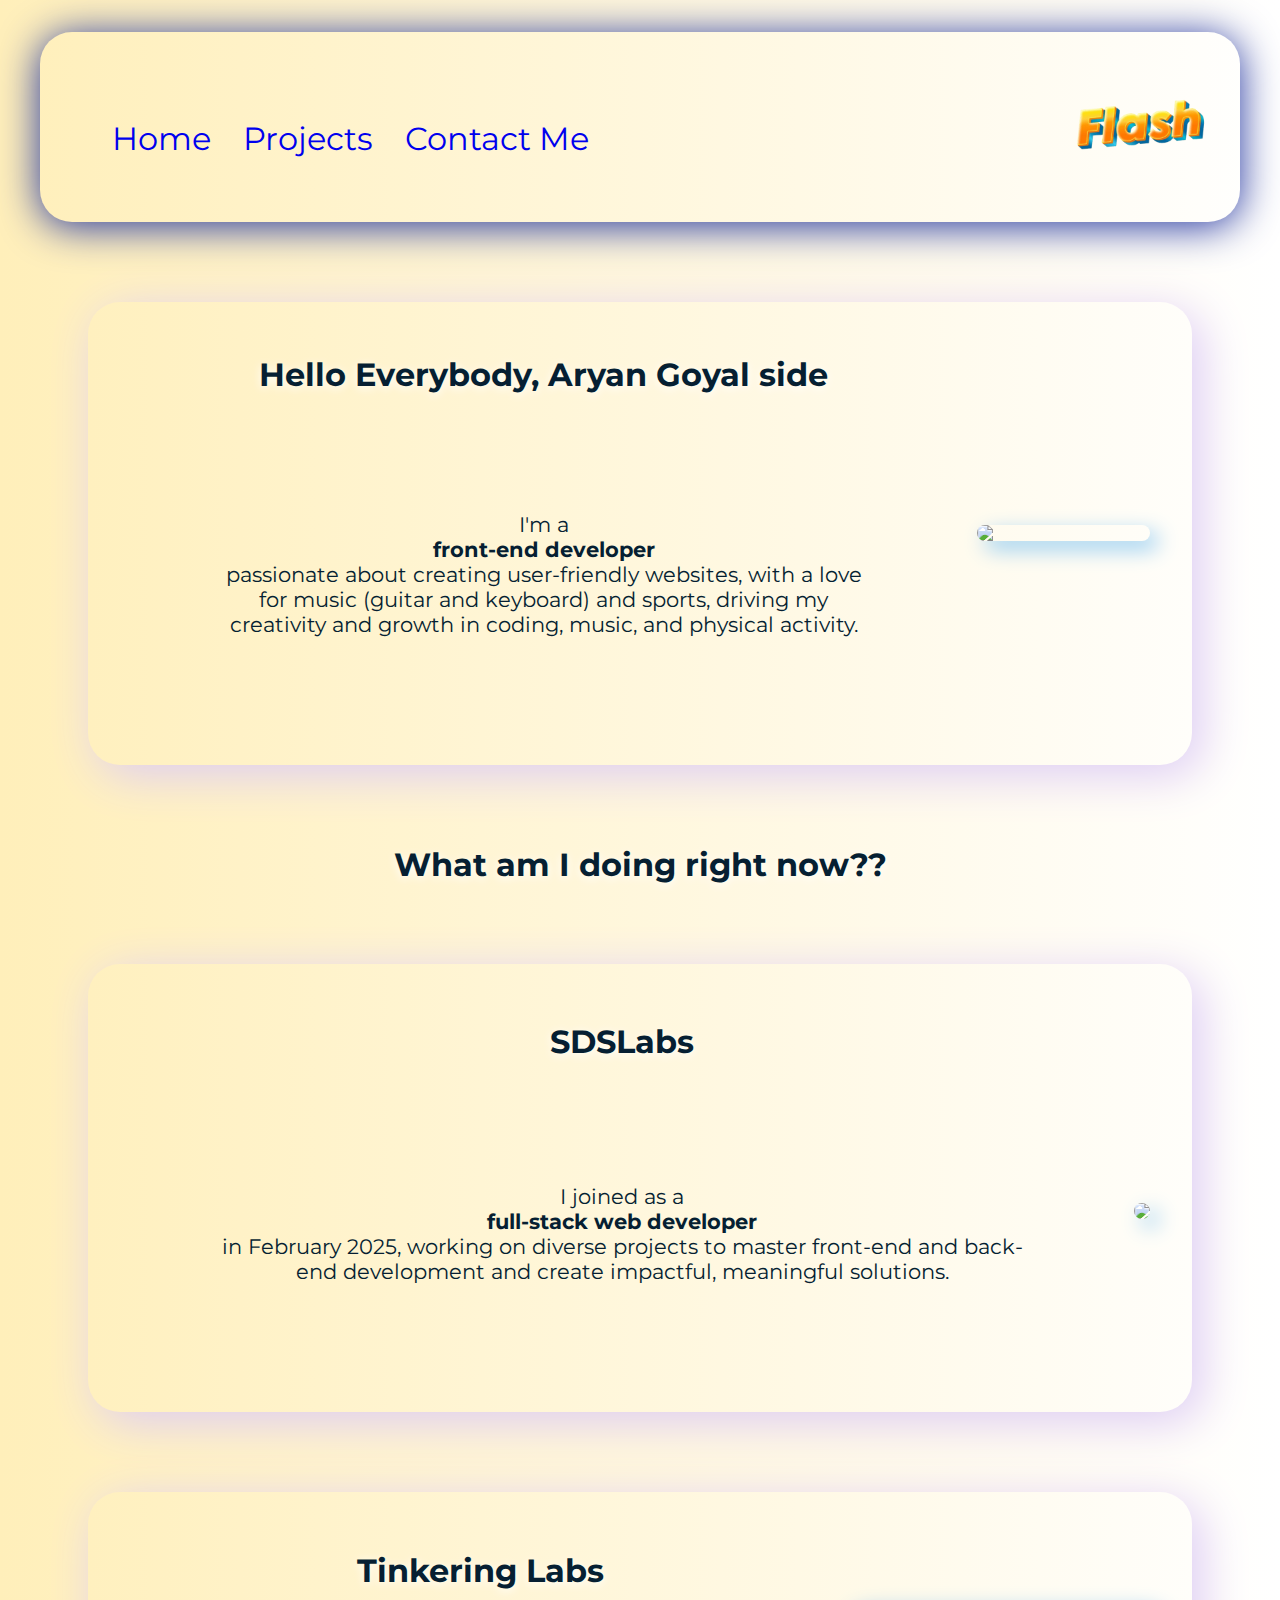
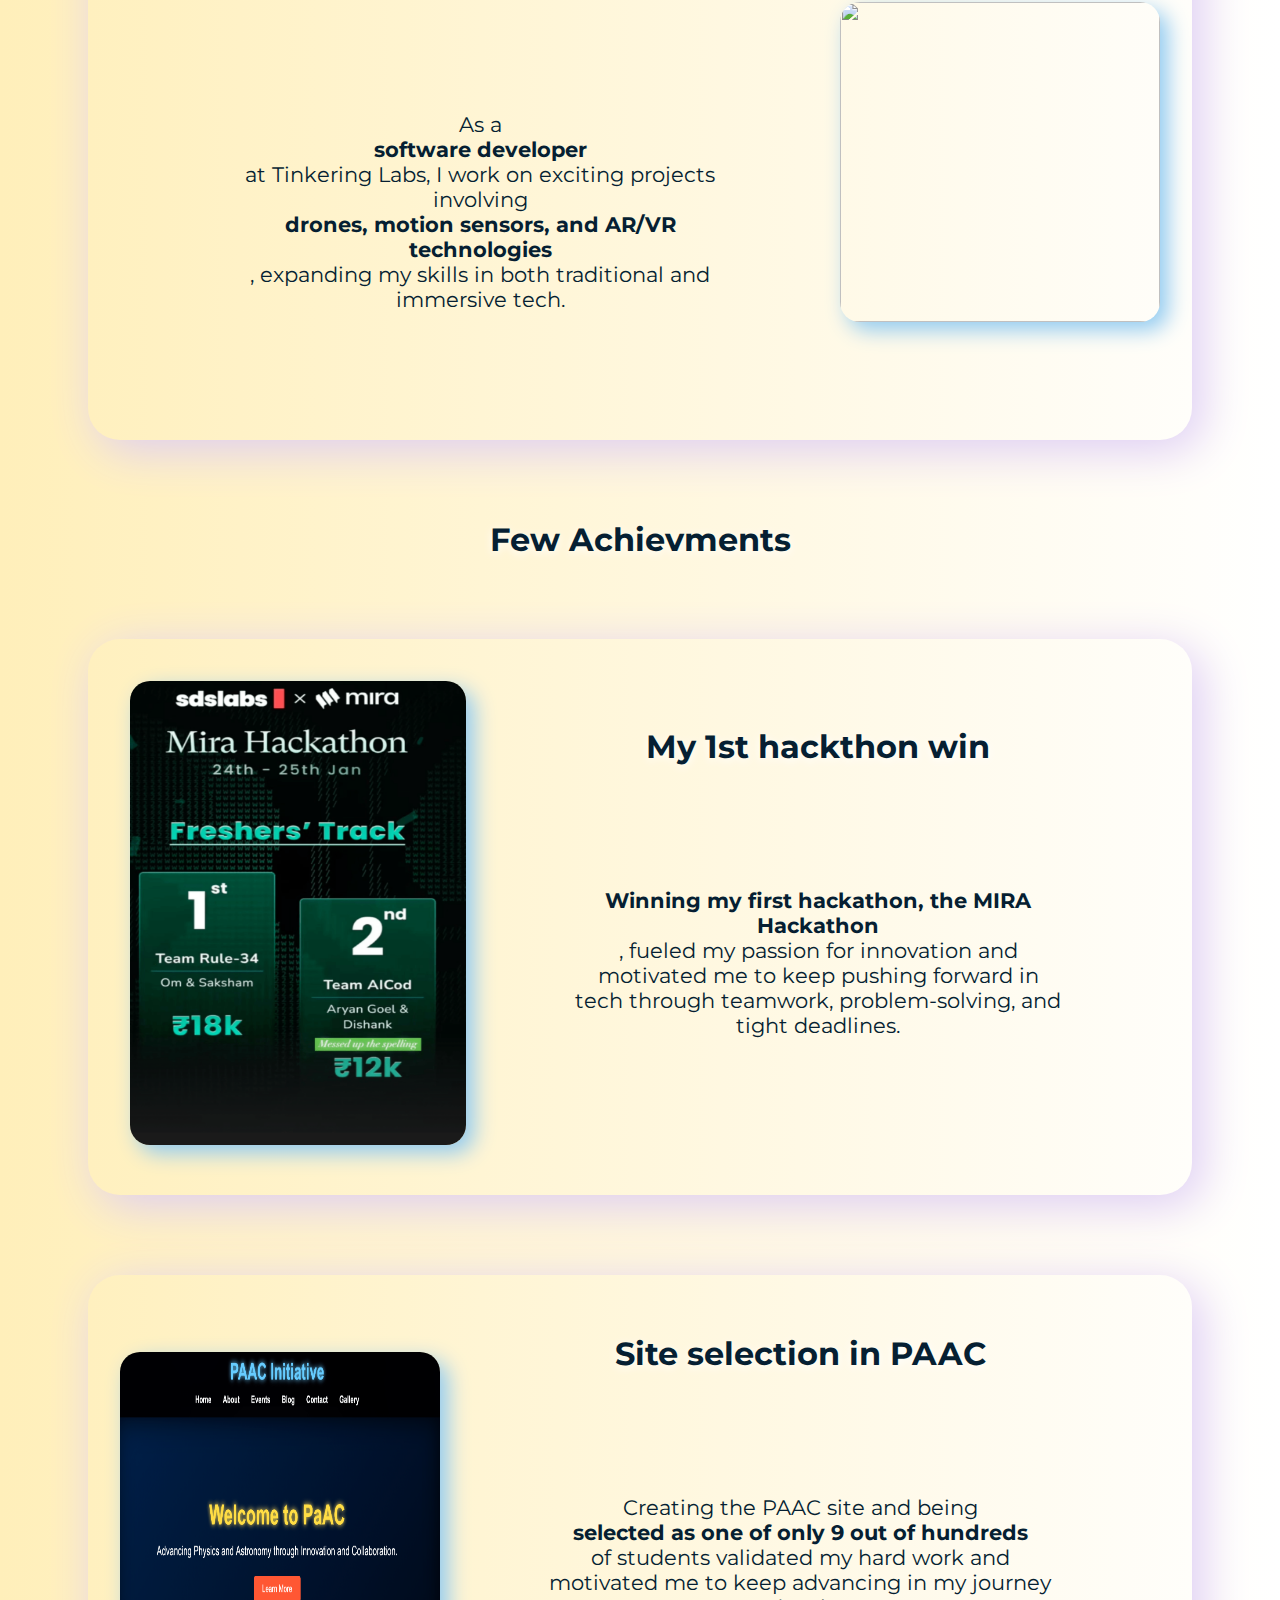
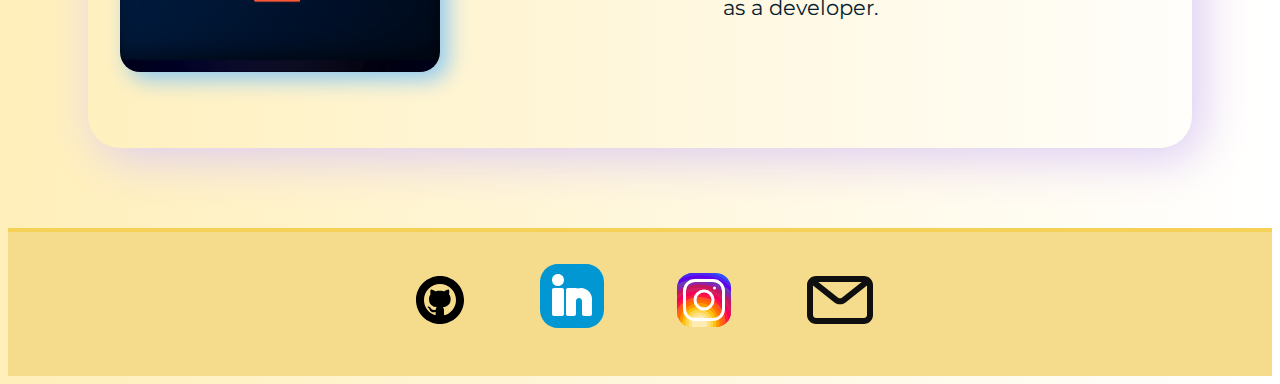
==== index.html @ 8fc6730a "added hamnurger menu" ====
<!DOCTYPE html>
<html lang="en">
  <head>
    <meta charset="UTF-8" />
    <meta name="viewport" content="width=device-width, initial-scale=1.0" />
    <title>My Portfolio</title>
    <link rel="stylesheet" href="style.css" />
    <!-- <link rel="preconnect" href="https://fonts.googleapis.com">
    <link rel="preconnect" href="https://fonts.gstatic.com" crossorigin>
    <link href="https://fonts.googleapis.com/css2?family=Cormorant+Garamond:ital,wght@0,300..700;1,300..700&display=swap" rel="stylesheet"> -->
    <link rel="preconnect" href="https://fonts.googleapis.com" />
    <link rel="preconnect" href="https://fonts.gstatic.com" crossorigin />
    <link
      href="https://fonts.googleapis.com/css2?family=Montserrat:ital,wght@0,100..900;1,100..900&display=swap"
      rel="stylesheet"
    />
  </head>
  <body>
    <!-- <h1 class="title">Aryan Goyal</h1> -->
    <nav>
        <div class="hamburger-lay">
            <input type="checkbox" id="menu-toggle" class="menu-toggle">
            <label for="menu-toggle" class="hamburger">
                <div class="bar"></div>
                <div class="bar"></div>
                <div class="bar"></div>
            </label>
            <ul>
                <li><a href="index.html">Home</a></li>
                <li><a href="sites.html">Projects</a></li>
                <li><a href="contact.html">Contact Me</a></li>
            </ul>
        </div>
        <img class="flash" src="./images/flash.png" />
      
    </nav>
    <div class="photo">
      <div class="text">
        <h1>Hello Everybody, Aryan Goyal side</h1>
        <p class="text">
          I'm a <span class="bold">front-end developer</span> passionate about
          creating user-friendly websites, with a love for music (guitar and
          keyboard) and sports, driving my creativity and growth in coding,
          music, and physical activity.
        </p>
      </div>
      <img class="me" src="./images/me.png" />
    </div>
    <div>
      <h1>What am I doing right now??</h1>
      <div>
        <div class="photo">
          <div class="text">
            <h2>SDSLabs</h2>
            <p class="text">
              I joined as a
              <span class="bold">full-stack web developer</span> in February
              2025, working on diverse projects to master front-end and back-end
              development and create impactful, meaningful solutions.
            </p>
          </div>
          <a href="https://sdslabs.co" target="_blank" rel="noopener noreferrer"
            ><img
              class="sds"
              src="https://pbs.twimg.com/ext_tw_video_thumb/1317467996869128192/pu/img/qEJBxmjWRRzKVDmH?format=jpg&name=large"
          /></a>
        </div>

        <div class="photo">
          <div class="text">
            <h2>Tinkering Labs</h2>
            <p class="text">
              As a <span class="bold">software developer</span> at Tinkering
              Labs, I work on exciting projects involving
              <span class="bold"
                >drones, motion sensors, and AR/VR technologies</span
              >, expanding my skills in both traditional and immersive tech.
            </p>
          </div>
          <a
            href="https://tinkeringlab.iitr.ac.in"
            target="_blank"
            rel="noopener noreferrer"
            ><img
              class="tl"
              src="https://encrypted-tbn0.gstatic.com/images?q=tbn:ANd9GcRSsVby6sXkx6osxGmhbrybfX5gC9uuWKwecQ&s"
          /></a>
        </div>
      </div>
    </div>
    <div>
      <h1>Few Achievments</h1>
      <div>
        <div class="photo">
          <a
            href="https://www.instagram.com/p/DFWos78SyzC/?img_index=3"
            target="_blank"
            rel="noopener noreferrer"
            ><img class="mira" src="./images/mira.png"
          /></a>
          <div class="text">
            <h2>My 1st hackthon win</h2>
            <p class="text">
              <span class="bold"
                >Winning my first hackathon, the MIRA Hackathon</span
              >, fueled my passion for innovation and motivated me to keep
              pushing forward in tech through teamwork, problem-solving, and
              tight deadlines.
            </p>
          </div>
        </div>

        <div class="photo">
          <img
            class="paac"
            height="250px"
            width="250px"
            src="./images/paac.png"
          />
          <div class="text">
            <h2>Site selection in PAAC</h2>
            <p class="text">
              Creating the PAAC site and being
              <span class="bold"
                >selected as one of only 9 out of hundreds</span
              >
              of students validated my hard work and motivated me to keep
              advancing in my journey as a developer.
            </p>
          </div>
        </div>
      </div>
    </div>
    <div class="details">
      <a href="https://github.com" target="_blank" rel="noopener noreferrer"
        ><svg xmlns="http://www.w3.org/2000/svg" class="github" viewBox="0 0 72 72">
        <path d="M 36 12 C 22.745 12 12 22.745 12 36 C 12 49.255 22.745 60 36 60 C 49.255 60 60 49.255 60 36 C 60 22.745 49.255 12 36 12 z M 36 20 C 44.837 20 52 27.163 52 36 C 52 43.284178 47.128298 49.420174 40.46875 51.355469 C 40.198559 51.103128 39.941627 50.74363 39.953125 50.285156 C 39.980125 49.233156 39.953125 46.778953 39.953125 45.876953 C 39.953125 44.328953 38.972656 43.230469 38.972656 43.230469 C 38.972656 43.230469 46.654297 43.316141 46.654297 35.119141 C 46.654297 31.957141 45.003906 30.310547 45.003906 30.310547 C 45.003906 30.310547 45.872125 26.933953 44.703125 25.501953 C 43.393125 25.359953 41.046922 26.753297 40.044922 27.404297 C 40.044922 27.404297 38.457406 26.753906 35.816406 26.753906 C 33.175406 26.753906 31.587891 27.404297 31.587891 27.404297 C 30.586891 26.753297 28.239687 25.360953 26.929688 25.501953 C 25.760688 26.933953 26.628906 30.310547 26.628906 30.310547 C 26.628906 30.310547 24.974609 31.956141 24.974609 35.119141 C 24.974609 43.316141 32.65625 43.230469 32.65625 43.230469 C 32.65625 43.230469 31.782197 44.226723 31.693359 45.652344 C 31.180078 45.833418 30.48023 46.048828 29.8125 46.048828 C 28.2025 46.048828 26.978297 44.483766 26.529297 43.759766 C 26.086297 43.045766 25.178031 42.447266 24.332031 42.447266 C 23.775031 42.447266 23.503906 42.726922 23.503906 43.044922 C 23.503906 43.362922 24.285781 43.585781 24.800781 44.175781 C 25.887781 45.420781 25.866281 48.21875 29.738281 48.21875 C 30.196553 48.21875 31.021102 48.11542 31.677734 48.025391 C 31.674106 48.90409 31.663893 49.74536 31.677734 50.285156 C 31.688158 50.700354 31.476914 51.032045 31.236328 51.279297 C 24.726159 49.25177 20 43.177886 20 36 C 20 27.163 27.163 20 36 20 z"></path>
        </svg></a>
      <a
        href="https://www.linkedin.com/in/aryan-goyal-81875b203/"
        target="_blank"
        rel="noopener noreferrer"
        ><svg xmlns="http://www.w3.org/2000/svg" xmlns:xlink="http://www.w3.org/1999/xlink" version="1.1" id="Icons" viewBox="0 0 32 32" xml:space="preserve" class="linkedin">
        <style type="text/css">
            .st0{fill:#FFFFFF;}
            .st1{fill:#3A559F;}
            .st2{fill:#F4F4F4;}
            .st3{fill:#FF0084;}
            .st4{fill:#0063DB;}
            .st5{fill:#00ACED;}
            .st6{fill:#FFEC06;}
            .st7{fill:#FF0000;}
            .st8{fill:#25D366;}
            .st9{fill:#0088FF;}
            .st10{fill:#314358;}
            .st11{fill:#EE6996;}
            .st12{fill:#01AEF3;}
            .st13{fill:#FFFEFF;}
            .st14{fill:#F06A35;}
            .st15{fill:#00ADEF;}
            .st16{fill:#1769FF;}
            .st17{fill:#1AB7EA;}
            .st18{fill:#6001D1;}
            .st19{fill:#E41214;}
            .st20{fill:#05CE78;}
            .st21{fill:#7B519C;}
            .st22{fill:#FF4500;}
            .st23{fill:#00F076;}
            .st24{fill:#FFC900;}
            .st25{fill:#00D6FF;}
            .st26{fill:#FF3A44;}
            .st27{fill:#FF6A36;}
            .st28{fill:#0061FE;}
            .st29{fill:#F7981C;}
            .st30{fill:#EE1B22;}
            .st31{fill:#EF3561;}
            .st32{fill:none;stroke:#FFFFFF;stroke-width:2;stroke-miterlimit:10;}
            .st33{fill:#0097D3;}
            .st34{fill:#01308A;}
            .st35{fill:#019CDE;}
            .st36{fill:#FFD049;}
            .st37{fill:#16A05D;}
            .st38{fill:#4486F4;}
            .st39{fill:none;}
            .st40{fill:#34A853;}
            .st41{fill:#4285F4;}
            .st42{fill:#FBBC05;}
            .st43{fill:#EA4335;}
        </style>
        <path class="st33" d="M23,0H9C4,0,0,4,0,9v14c0,5,4,9,9,9h14c5,0,9-4,9-9V9C32,4,28,0,23,0z"/>
        <path class="st0" d="M12,25c0,0.6-0.4,1-1,1H7c-0.6,0-1-0.4-1-1V13c0-0.6,0.4-1,1-1h4c0.6,0,1,0.4,1,1V25z M9,11c-1.7,0-3-1.3-3-3  s1.3-3,3-3s3,1.3,3,3S10.7,11,9,11z M26,25c0,0.6-0.4,1-1,1h-3c-0.6,0-1-0.4-1-1v-3.5v-1v-2c0-0.8-0.7-1.5-1.5-1.5S18,17.7,18,18.5  v2v1V25c0,0.6-0.4,1-1,1h-3c-0.6,0-1-0.4-1-1V13c0-0.6,0.4-1,1-1h4c0.3,0,0.5,0.1,0.7,0.3c0.6-0.2,1.2-0.3,1.8-0.3  c3,0,5.5,2.5,5.5,5.5V25z"/>
        </svg></a>
      <!-- <p>My instagram id = @aryangoyal313</p> -->
      <a
        href="https://www.instagram.com/aryangoyal313/"
        target="_blank"
        rel="noopener noreferrer"
        ><svg class="insta" xmlns="http://www.w3.org/2000/svg" viewBox="0 0 48 48">
        <path fill="#304ffe" d="M41.67,13.48c-0.4,0.26-0.97,0.5-1.21,0.77c-0.09,0.09-0.14,0.19-0.12,0.29v1.03l-0.3,1.01l-0.3,1l-0.33,1.1 l-0.68,2.25l-0.66,2.22l-0.5,1.67c0,0.26-0.01,0.52-0.03,0.77c-0.07,0.96-0.27,1.88-0.59,2.74c-0.19,0.53-0.42,1.04-0.7,1.52 c-0.1,0.19-0.22,0.38-0.34,0.56c-0.4,0.63-0.88,1.21-1.41,1.72c-0.41,0.41-0.86,0.79-1.35,1.11c0,0,0,0-0.01,0 c-0.08,0.07-0.17,0.13-0.27,0.18c-0.31,0.21-0.64,0.39-0.98,0.55c-0.23,0.12-0.46,0.22-0.7,0.31c-0.05,0.03-0.11,0.05-0.16,0.07 c-0.57,0.27-1.23,0.45-1.89,0.54c-0.04,0.01-0.07,0.01-0.11,0.02c-0.4,0.07-0.79,0.13-1.19,0.16c-0.18,0.02-0.37,0.03-0.55,0.03 l-0.71-0.04l-3.42-0.18c0-0.01-0.01,0-0.01,0l-1.72-0.09c-0.13,0-0.27,0-0.4-0.01c-0.54-0.02-1.06-0.08-1.58-0.19 c-0.01,0-0.01,0-0.01,0c-0.95-0.18-1.86-0.5-2.71-0.93c-0.47-0.24-0.93-0.51-1.36-0.82c-0.18-0.13-0.35-0.27-0.52-0.42 c-0.48-0.4-0.91-0.83-1.31-1.27c-0.06-0.06-0.11-0.12-0.16-0.18c-0.06-0.06-0.12-0.13-0.17-0.19c-0.38-0.48-0.7-0.97-0.96-1.49 c-0.24-0.46-0.43-0.95-0.58-1.49c-0.06-0.19-0.11-0.37-0.15-0.57c-0.01-0.01-0.02-0.03-0.02-0.05c-0.1-0.41-0.19-0.84-0.24-1.27 c-0.06-0.33-0.09-0.66-0.09-1c-0.02-0.13-0.02-0.27-0.02-0.4l1.91-2.95l1.87-2.88l0.85-1.31l0.77-1.18l0.26-0.41v-1.03 c0.02-0.23,0.03-0.47,0.02-0.69c-0.01-0.7-0.15-1.38-0.38-2.03c-0.22-0.69-0.53-1.34-0.85-1.94c-0.38-0.69-0.78-1.31-1.11-1.87 C14,7.4,13.66,6.73,13.75,6.26C14.47,6.09,15.23,6,16,6h16c4.18,0,7.78,2.6,9.27,6.26C41.43,12.65,41.57,13.06,41.67,13.48z"></path><path fill="#4928f4" d="M42,16v0.27l-1.38,0.8l-0.88,0.51l-0.97,0.56l-1.94,1.13l-1.9,1.1l-1.94,1.12l-0.77,0.45 c0,0.48-0.12,0.92-0.34,1.32c-0.31,0.58-0.83,1.06-1.49,1.47c-0.67,0.41-1.49,0.74-2.41,0.98c0,0,0-0.01-0.01,0 c-3.56,0.92-8.42,0.5-10.78-1.26c-0.66-0.49-1.12-1.09-1.32-1.78c-0.06-0.23-0.09-0.48-0.09-0.73v-7.19 c0.01-0.15-0.09-0.3-0.27-0.45c-0.54-0.43-1.81-0.84-3.23-1.25c-1.11-0.31-2.3-0.62-3.3-0.92c-0.79-0.24-1.46-0.48-1.86-0.71 c0.18-0.35,0.39-0.7,0.61-1.03c1.4-2.05,3.54-3.56,6.02-4.13C14.47,6.09,15.23,6,16,6h10.8c5.37,0.94,10.32,3.13,14.47,6.26 c0.16,0.39,0.3,0.8,0.4,1.22c0.18,0.66,0.29,1.34,0.32,2.05C42,15.68,42,15.84,42,16z"></path><path fill="#6200ea" d="M42,16v4.41l-0.22,0.68l-0.75,2.33l-0.78,2.4l-0.41,1.28l-0.38,1.19l-0.37,1.13l-0.36,1.12l-0.19,0.59 l-0.25,0.78c0,0.76-0.02,1.43-0.07,2c-0.01,0.06-0.02,0.12-0.02,0.18c-0.06,0.53-0.14,0.98-0.27,1.36 c-0.01,0.06-0.03,0.12-0.05,0.17c-0.26,0.72-0.65,1.18-1.23,1.48c-0.14,0.08-0.3,0.14-0.47,0.2c-0.53,0.18-1.2,0.27-2.02,0.32 c-0.6,0.04-1.29,0.05-2.07,0.05H31.4l-1.19-0.05L30,37.61l-2.17-0.09l-2.2-0.09l-7.25-0.3l-1.88-0.08h-0.26 c-0.78-0.01-1.45-0.06-2.03-0.14c-0.84-0.13-1.49-0.35-1.98-0.68c-0.7-0.45-1.11-1.11-1.35-2.03c-0.06-0.22-0.11-0.45-0.14-0.7 c-0.1-0.58-0.15-1.25-0.18-2c0-0.15,0-0.3-0.01-0.46c-0.01-0.01,0-0.01,0-0.01v-0.58c-0.01-0.29-0.01-0.59-0.01-0.9l0.05-1.61 l0.03-1.15l0.04-1.34v-0.19l0.07-2.46l0.07-2.46l0.07-2.31l0.06-2.27l0.02-0.6c0-0.31-1.05-0.49-2.22-0.64 c-0.93-0.12-1.95-0.23-2.56-0.37c0.05-0.23,0.1-0.46,0.16-0.68c0.18-0.72,0.45-1.4,0.79-2.05c0.18-0.35,0.39-0.7,0.61-1.03 c2.16-0.95,4.41-1.69,6.76-2.17c2.06-0.43,4.21-0.66,6.43-0.66c7.36,0,14.16,2.49,19.54,6.69c0.52,0.4,1.03,0.83,1.53,1.28 C42,15.68,42,15.84,42,16z"></path><path fill="#673ab7" d="M42,18.37v4.54l-0.55,1.06l-1.05,2.05l-0.56,1.08l-0.51,0.99l-0.22,0.43c0,0.31,0,0.61-0.02,0.9 c0,0.43-0.02,0.84-0.05,1.22c-0.04,0.45-0.1,0.86-0.16,1.24c-0.15,0.79-0.36,1.47-0.66,2.03c-0.04,0.07-0.08,0.14-0.12,0.2 c-0.11,0.18-0.24,0.35-0.38,0.51c-0.18,0.22-0.38,0.41-0.61,0.57c-0.34,0.26-0.74,0.47-1.2,0.63c-0.57,0.21-1.23,0.35-2.01,0.43 c-0.51,0.05-1.07,0.08-1.68,0.08l-0.42,0.02l-2.08,0.12h-0.01L27.5,36.6l-2.25,0.13l-3.1,0.18l-3.77,0.22l-0.55,0.03 c-0.51,0-0.99-0.03-1.45-0.09c-0.05-0.01-0.09-0.02-0.14-0.02c-0.68-0.11-1.3-0.29-1.86-0.54c-0.68-0.3-1.27-0.7-1.77-1.18 c-0.44-0.43-0.82-0.92-1.13-1.47c-0.07-0.13-0.14-0.25-0.2-0.39c-0.3-0.59-0.54-1.25-0.72-1.97c-0.03-0.12-0.06-0.25-0.08-0.38 c-0.06-0.23-0.11-0.47-0.14-0.72c-0.11-0.64-0.17-1.32-0.2-2.03v-0.01c-0.01-0.29-0.02-0.57-0.02-0.87l-0.49-1.17l-0.07-0.18 L9.5,25.99L8.75,24.2l-0.12-0.29l-0.72-1.73l-0.8-1.93c0,0,0,0-0.01,0L6.29,18.3L6,17.59V16c0-0.63,0.06-1.25,0.17-1.85 c0.05-0.23,0.1-0.46,0.16-0.68c0.85-0.49,1.74-0.94,2.65-1.34c2.08-0.93,4.31-1.62,6.62-2.04c1.72-0.31,3.51-0.48,5.32-0.48 c7.31,0,13.94,2.65,19.12,6.97c0.2,0.16,0.39,0.32,0.58,0.49C41.09,17.48,41.55,17.91,42,18.37z"></path><path fill="#8e24aa" d="M42,21.35v5.14l-0.57,1.19l-1.08,2.25l-0.01,0.03c0,0.43-0.02,0.82-0.05,1.17c-0.1,1.15-0.38,1.88-0.84,2.33 c-0.33,0.34-0.74,0.53-1.25,0.63c-0.03,0.01-0.07,0.01-0.1,0.02c-0.16,0.03-0.33,0.05-0.51,0.05c-0.62,0.06-1.35,0.02-2.19-0.04 c-0.09,0-0.19-0.01-0.29-0.02c-0.61-0.04-1.26-0.08-1.98-0.11c-0.39-0.01-0.8-0.02-1.22-0.02h-0.02l-1.01,0.08h-0.01l-2.27,0.16 l-2.59,0.2l-0.38,0.03l-3.03,0.22l-1.57,0.12l-1.55,0.11c-0.27,0-0.53,0-0.79-0.01c0,0-0.01-0.01-0.01,0 c-1.13-0.02-2.14-0.09-3.04-0.26c-0.83-0.14-1.56-0.36-2.18-0.69c-0.64-0.31-1.17-0.75-1.6-1.31c-0.41-0.55-0.71-1.24-0.9-2.07 c0-0.01,0-0.01,0-0.01c-0.14-0.67-0.22-1.45-0.22-2.33l-0.15-0.27L9.7,26.35l-0.13-0.22L9.5,25.99l-0.93-1.65l-0.46-0.83 l-0.58-1.03l-1-1.79L6,19.75v-3.68c0.88-0.58,1.79-1.09,2.73-1.55c1.14-0.58,2.32-1.07,3.55-1.47c1.34-0.44,2.74-0.79,4.17-1.02 c1.45-0.24,2.94-0.36,4.47-0.36c6.8,0,13.04,2.43,17.85,6.47c0.22,0.17,0.43,0.36,0.64,0.54c0.84,0.75,1.64,1.56,2.37,2.41 C41.86,21.18,41.94,21.26,42,21.35z"></path><path fill="#c2185b" d="M42,24.71v7.23c-0.24-0.14-0.57-0.31-0.98-0.49c-0.22-0.11-0.47-0.22-0.73-0.32 c-0.38-0.17-0.79-0.33-1.25-0.49c-0.1-0.04-0.2-0.07-0.31-0.1c-0.18-0.07-0.37-0.13-0.56-0.19c-0.59-0.18-1.24-0.35-1.92-0.5 c-0.26-0.05-0.53-0.1-0.8-0.14c-0.87-0.15-1.8-0.24-2.77-0.25c-0.08-0.01-0.17-0.01-0.25-0.01l-2.57,0.02l-3.5,0.02h-0.01 l-7.49,0.06c-2.38,0-3.84,0.57-4.72,0.8c0,0-0.01,0-0.01,0.01c-0.93,0.24-1.22,0.09-1.3-1.54c-0.02-0.45-0.03-1.03-0.03-1.74 l-0.56-0.43l-0.98-0.74l-0.6-0.46l-0.12-0.09L8.88,24.1l-0.25-0.19l-0.52-0.4l-0.96-0.72L6,21.91v-3.4 c0.1-0.08,0.19-0.15,0.29-0.21c1.45-1,3-1.85,4.64-2.54c1.46-0.62,3-1.11,4.58-1.46c0.43-0.09,0.87-0.18,1.32-0.24 c1.33-0.23,2.7-0.34,4.09-0.34c6.01,0,11.53,2.09,15.91,5.55c0.66,0.52,1.3,1.07,1.9,1.66c0.82,0.78,1.59,1.61,2.3,2.49 c0.14,0.18,0.28,0.36,0.42,0.55C41.64,24.21,41.82,24.46,42,24.71z"></path><path fill="#d81b60" d="M42,28.72V32c0,0.65-0.06,1.29-0.18,1.91c-0.18,0.92-0.49,1.8-0.91,2.62c-0.22,0.05-0.47,0.05-0.75,0.01 c-0.63-0.11-1.37-0.44-2.17-0.87c-0.04-0.01-0.08-0.03-0.11-0.05c-0.25-0.13-0.51-0.27-0.77-0.43c-0.53-0.29-1.09-0.61-1.65-0.91 c-0.12-0.06-0.24-0.12-0.35-0.18c-0.64-0.33-1.3-0.63-1.96-0.86c0,0,0,0-0.01,0c-0.14-0.05-0.29-0.1-0.44-0.14 c-0.57-0.16-1.15-0.26-1.71-0.26l-1.1-0.32l-4.87-1.41c0,0,0,0-0.01,0l-2.99-0.87h-0.01l-1.3-0.38c-3.76,0-6.07,1.6-7.19,0.99 c-0.44-0.23-0.7-0.81-0.79-1.95c-0.03-0.32-0.04-0.68-0.04-1.1l-1.17-0.57l-0.05-0.02h-0.01l-0.84-0.42L9.7,26.35l-0.07-0.03 l-0.17-0.09L7.5,25.28L6,24.55v-3.43c0.17-0.15,0.35-0.29,0.53-0.43c0.19-0.15,0.38-0.29,0.57-0.44c0.01,0,0.01,0,0.01,0 c1.18-0.85,2.43-1.6,3.76-2.22c1.55-0.74,3.2-1.31,4.91-1.68c0.25-0.06,0.51-0.12,0.77-0.16c1.42-0.27,2.88-0.41,4.37-0.41 c5.27,0,10.11,1.71,14.01,4.59c1.13,0.84,2.18,1.77,3.14,2.78c0.79,0.83,1.52,1.73,2.18,2.67c0.05,0.07,0.1,0.14,0.15,0.2 c0.37,0.54,0.71,1.09,1.03,1.66C41.64,28.02,41.82,28.37,42,28.72z"></path><path fill="#f50057" d="M41.82,33.91c-0.18,0.92-0.49,1.8-0.91,2.62c-0.19,0.37-0.4,0.72-0.63,1.06c-0.14,0.21-0.29,0.41-0.44,0.6 c-0.36-0.14-0.89-0.34-1.54-0.56c0,0,0,0,0-0.01c-0.49-0.17-1.05-0.35-1.65-0.52c-0.17-0.05-0.34-0.1-0.52-0.15 c-0.71-0.19-1.45-0.36-2.17-0.46c-0.6-0.1-1.19-0.16-1.74-0.16l-0.46-0.13h-0.01l-2.42-0.7l-1.49-0.43l-1.66-0.48h-0.01l-0.54-0.15 l-6.53-1.88l-1.88-0.54l-1.4-0.33l-2.28-0.54l-0.28-0.07c0,0,0,0-0.01,0l-2.29-0.53c0-0.01,0-0.01,0-0.01l-0.41-0.09l-0.21-0.05 l-1.67-0.39l-0.19-0.05l-1.42-1.17L6,27.9v-4.08c0.37-0.36,0.75-0.7,1.15-1.03c0.12-0.11,0.25-0.21,0.38-0.31 c0.12-0.1,0.25-0.2,0.38-0.3c0.91-0.69,1.87-1.31,2.89-1.84c1.3-0.7,2.68-1.26,4.13-1.66c0.28-0.09,0.56-0.17,0.85-0.23 c1.64-0.41,3.36-0.62,5.14-0.62c4.47,0,8.63,1.35,12.07,3.66c1.71,1.15,3.25,2.53,4.55,4.1c0.66,0.79,1.26,1.62,1.79,2.5 c0.05,0.07,0.09,0.13,0.13,0.2c0.32,0.53,0.62,1.08,0.89,1.64c0.25,0.5,0.47,1,0.67,1.52C41.34,32.25,41.6,33.07,41.82,33.91z"></path><path fill="#ff1744" d="M40.28,37.59c-0.14,0.21-0.29,0.41-0.44,0.6c-0.44,0.55-0.92,1.05-1.46,1.49c-0.47,0.39-0.97,0.74-1.5,1.04 c-0.2-0.05-0.4-0.11-0.61-0.19c-0.66-0.23-1.35-0.61-1.99-1.01c-0.96-0.61-1.79-1.27-2.16-1.57c-0.14-0.12-0.21-0.18-0.21-0.18 l-1.7-0.15L30,37.6l-2.2-0.19l-2.28-0.2l-3.37-0.3l-5.34-0.47l-0.02-0.01l-1.88-0.91l-1.9-0.92l-1.53-0.74l-0.33-0.16l-0.41-0.2 l-1.42-0.69L7.43,31.9l-0.59-0.29L6,31.35v-4.47c0.47-0.56,0.97-1.09,1.5-1.6c0.34-0.32,0.7-0.64,1.07-0.94 c0.06-0.05,0.12-0.1,0.18-0.14c0.04-0.05,0.09-0.08,0.13-0.1c0.59-0.48,1.21-0.91,1.85-1.3c0.74-0.47,1.52-0.89,2.33-1.24 c0.87-0.39,1.78-0.72,2.72-0.97c1.63-0.46,3.36-0.7,5.14-0.7c4.08,0,7.85,1.24,10.96,3.37c1.99,1.36,3.71,3.08,5.07,5.07 c0.45,0.64,0.85,1.32,1.22,2.02c0.13,0.26,0.26,0.52,0.37,0.78c0.12,0.25,0.23,0.5,0.34,0.75c0.21,0.52,0.4,1.04,0.57,1.58 c0.32,1,0.56,2.02,0.71,3.08C40.21,36.89,40.25,37.24,40.28,37.59z"></path><path fill="#ff5722" d="M38.39,39.42c0,0.08,0,0.17-0.01,0.26c-0.47,0.39-0.97,0.74-1.5,1.04c-0.22,0.12-0.44,0.24-0.67,0.34 c-0.23,0.11-0.46,0.21-0.7,0.3c-0.34-0.18-0.8-0.4-1.29-0.61c-0.69-0.31-1.44-0.59-2.02-0.68c-0.14-0.03-0.27-0.04-0.39-0.04 l-1.64-0.21h-0.02l-2.04-0.27l-2.06-0.27l-0.96-0.12l-7.56-0.98c-0.49,0-1.01-0.03-1.55-0.1c-0.66-0.06-1.35-0.16-2.04-0.3 c-0.68-0.12-1.37-0.28-2.03-0.45c-0.69-0.16-1.37-0.35-2-0.53c-0.73-0.22-1.41-0.43-1.98-0.62c-0.47-0.15-0.87-0.29-1.18-0.4 c-0.18-0.43-0.33-0.88-0.44-1.34C6.1,33.66,6,32.84,6,32v-1.67c0.32-0.53,0.67-1.05,1.06-1.54c0.71-0.94,1.52-1.8,2.4-2.56 c0.03-0.04,0.07-0.07,0.1-0.09l0.01-0.01c0.31-0.28,0.63-0.53,0.97-0.77c0.04-0.04,0.08-0.07,0.12-0.1 c0.16-0.12,0.33-0.24,0.51-0.35c1.43-0.97,3.01-1.73,4.7-2.24c1.6-0.48,3.29-0.73,5.05-0.73c3.49,0,6.75,1.03,9.47,2.79 c2.01,1.29,3.74,2.99,5.06,4.98c0.16,0.23,0.31,0.46,0.46,0.7c0.69,1.17,1.26,2.43,1.68,3.75c0.05,0.15,0.09,0.3,0.13,0.46 c0.08,0.27,0.15,0.55,0.21,0.83c0.02,0.07,0.04,0.14,0.06,0.22c0.14,0.63,0.24,1.29,0.31,1.95c0,0.01,0,0.01,0,0.01 C38.36,38.22,38.39,38.82,38.39,39.42z"></path><path fill="#ff6f00" d="M36.33,39.42c0,0.35-0.02,0.73-0.06,1.11c-0.02,0.18-0.04,0.36-0.06,0.53c-0.23,0.11-0.46,0.21-0.7,0.3 c-0.45,0.17-0.91,0.31-1.38,0.41c-0.32,0.07-0.65,0.13-0.98,0.16h-0.01c-0.31-0.19-0.67-0.42-1.04-0.68 c-0.67-0.47-1.37-1-1.93-1.43c-0.01-0.01-0.01-0.01-0.02-0.02c-0.59-0.45-1.01-0.79-1.01-0.79l-1.06,0.04l-2.04,0.07l-0.95,0.04 l-3.82,0.14l-3.23,0.12c-0.21,0.01-0.46,0.01-0.77,0h-0.01c-0.42-0.01-0.92-0.04-1.47-0.09c-0.64-0.05-1.34-0.11-2.05-0.18 c-0.69-0.08-1.39-0.16-2.06-0.24c-0.74-0.08-1.44-0.17-2.04-0.25c-0.47-0.06-0.88-0.11-1.21-0.15c-0.28-0.32-0.53-0.65-0.77-1.01 c-0.36-0.54-0.67-1.11-0.91-1.72c-0.18-0.43-0.33-0.88-0.44-1.34c0.29-0.89,0.67-1.73,1.12-2.54c0.36-0.66,0.78-1.29,1.24-1.89 c0.45-0.59,0.94-1.14,1.47-1.64v-0.01c0.15-0.15,0.3-0.29,0.45-0.42c0.28-0.26,0.57-0.5,0.87-0.73h0.01 c0.01-0.02,0.02-0.02,0.03-0.03c0.24-0.19,0.49-0.36,0.74-0.53c1.48-1.01,3.15-1.76,4.95-2.2c1.19-0.29,2.44-0.45,3.73-0.45 c2.54,0,4.94,0.61,7.05,1.71h0.01c1.81,0.93,3.41,2.21,4.7,3.75c0.71,0.82,1.32,1.72,1.82,2.67c0.35,0.64,0.65,1.31,0.9,1.99 c0.02,0.06,0.04,0.11,0.06,0.16c0.17,0.5,0.32,1.02,0.45,1.54c0.09,0.37,0.16,0.75,0.22,1.13c0.02,0.12,0.04,0.23,0.05,0.35 C36.28,37.99,36.33,38.7,36.33,39.42z"></path><path fill="#ff9800" d="M34.28,39.42v0.1c0,0.34-0.03,0.77-0.06,1.23c-0.03,0.34-0.06,0.69-0.09,1.02c-0.32,0.07-0.65,0.13-0.98,0.16 h-0.01C32.76,41.98,32.39,42,32,42h-1.75l-0.38-0.11l-1.97-0.6l-2-0.6l-4.63-1.39l-2-0.6c0,0-0.83,0.33-2,0.72h-0.01 c-0.45,0.15-0.94,0.31-1.46,0.47c-0.65,0.19-1.34,0.38-2.02,0.53c-0.7,0.16-1.39,0.28-2.01,0.33c-0.19,0.02-0.38,0.03-0.55,0.03 c-0.56-0.31-1.1-0.68-1.59-1.09c-0.43-0.36-0.83-0.75-1.2-1.18c-0.28-0.32-0.53-0.65-0.77-1.01c0.07-0.45,0.15-0.89,0.27-1.32 c0.3-1.19,0.77-2.33,1.39-3.37c0.34-0.59,0.72-1.16,1.16-1.69c0.01-0.03,0.04-0.06,0.07-0.08c-0.01-0.01,0-0.01,0-0.01 c0.13-0.17,0.27-0.33,0.41-0.48c0-0.01,0-0.01,0-0.01c0.41-0.44,0.83-0.86,1.29-1.25c0.16-0.13,0.31-0.26,0.48-0.39 c0.03-0.03,0.06-0.05,0.1-0.08c2.25-1.72,5.06-2.76,8.09-2.76c3.44,0,6.57,1.29,8.94,3.41c1.14,1.03,2.11,2.26,2.84,3.63 c0.06,0.1,0.12,0.21,0.17,0.32c0.09,0.18,0.18,0.37,0.26,0.57c0.33,0.72,0.59,1.48,0.77,2.26c0.02,0.08,0.04,0.16,0.06,0.24 c0.08,0.37,0.15,0.75,0.2,1.13C34.24,38.21,34.28,38.81,34.28,39.42z"></path><path fill="#ffc107" d="M32.22,39.42c0,0.2-0.01,0.42-0.02,0.65c-0.02,0.37-0.05,0.77-0.1,1.18c-0.02,0.25-0.06,0.5-0.1,0.75h-5.48 l-1.06-0.17l-4.14-0.66l-0.59-0.09l-1.35-0.22c-0.59,0-1.87,0.26-3.22,0.51c-0.71,0.13-1.43,0.27-2.08,0.36 c-0.08,0.01-0.16,0.02-0.23,0.03h-0.01c-0.7-0.15-1.38-0.38-2.02-0.68c-0.2-0.09-0.4-0.19-0.6-0.3c-0.56-0.31-1.1-0.68-1.59-1.09 c-0.01-0.12-0.02-0.22-0.02-0.27c0-0.26,0.01-0.51,0.03-0.76c0.04-0.64,0.13-1.26,0.27-1.86c0.22-0.91,0.54-1.79,0.97-2.6 c0.08-0.17,0.17-0.34,0.27-0.5c0.04-0.08,0.09-0.15,0.13-0.23c0.18-0.29,0.38-0.57,0.58-0.85c0.42-0.55,0.89-1.07,1.39-1.54 c0.01,0,0.01,0,0.01,0c0.04-0.04,0.08-0.08,0.12-0.11c0.05-0.04,0.09-0.09,0.14-0.12c0.2-0.18,0.4-0.34,0.61-0.49 c0-0.01,0.01-0.01,0.01-0.01c1.89-1.41,4.23-2.24,6.78-2.24c1.98,0,3.82,0.5,5.43,1.38h0.01c1.38,0.76,2.58,1.79,3.53,3.03 c0.37,0.48,0.7,0.99,0.98,1.53h0.01c0.05,0.1,0.1,0.2,0.15,0.3c0.3,0.59,0.54,1.21,0.72,1.85h0.01c0.01,0.05,0.03,0.1,0.04,0.15 c0.12,0.43,0.22,0.87,0.29,1.32c0.01,0.09,0.02,0.19,0.03,0.28C32.19,38.43,32.22,38.92,32.22,39.42z"></path><path fill="#ffd54f" d="M30.17,39.31c0,0.16,0,0.33-0.02,0.49v0.01c0,0.01,0,0.01,0,0.01c-0.02,0.72-0.12,1.43-0.28,2.07 c0,0.04-0.01,0.07-0.03,0.11h-4.67l-3.85-0.83l-0.51-0.11l-0.08,0.02l-4.27,0.88L16.27,42H16c-0.64,0-1.27-0.06-1.88-0.18 c-0.09-0.02-0.18-0.04-0.27-0.06h-0.01c-0.7-0.15-1.38-0.38-2.02-0.68c-0.02-0.11-0.04-0.22-0.05-0.33 c-0.07-0.43-0.1-0.88-0.1-1.33c0-0.17,0-0.34,0.01-0.51c0.03-0.54,0.11-1.07,0.23-1.58c0.08-0.38,0.19-0.75,0.32-1.1 c0.11-0.31,0.24-0.61,0.38-0.9c0.12-0.25,0.26-0.49,0.4-0.73c0.14-0.23,0.29-0.45,0.45-0.67c0.4-0.55,0.87-1.06,1.39-1.51 c0.3-0.26,0.63-0.51,0.97-0.73c1.46-0.96,3.21-1.52,5.1-1.52c0.37,0,0.73,0.02,1.08,0.07h0.02c1.07,0.12,2.07,0.42,2.99,0.87 c0.01,0,0.01,0,0.01,0c1.45,0.71,2.68,1.78,3.58,3.1c0.15,0.22,0.3,0.46,0.43,0.7c0.11,0.19,0.21,0.39,0.3,0.59 c0.14,0.31,0.27,0.64,0.38,0.97h0.01c0.11,0.37,0.21,0.74,0.28,1.13v0.01C30.11,38.16,30.17,38.73,30.17,39.31z"></path><path fill="#ffe082" d="M28.11,39.52v0.03c0,0.59-0.07,1.17-0.21,1.74c-0.05,0.24-0.12,0.48-0.21,0.71h-4.48l-2.29-0.63L18.63,42H16 c-0.64,0-1.27-0.06-1.88-0.18c-0.02-0.03-0.03-0.06-0.04-0.09c-0.14-0.43-0.25-0.86-0.3-1.31c-0.04-0.29-0.06-0.59-0.06-0.9 c0-0.12,0-0.25,0.02-0.37c0.01-0.47,0.08-0.93,0.2-1.37c0.06-0.3,0.15-0.59,0.27-0.87c0.04-0.14,0.1-0.27,0.17-0.4 c0.15-0.34,0.33-0.67,0.53-0.99c0.22-0.32,0.46-0.62,0.73-0.9c0.32-0.36,0.68-0.69,1.09-0.96c0.7-0.51,1.5-0.89,2.37-1.1 c0.58-0.16,1.19-0.24,1.82-0.24c2,0,3.79,0.8,5.09,2.09c0.05,0.05,0.11,0.11,0.16,0.18h0.01c0.14,0.15,0.27,0.3,0.4,0.47 c0.37,0.47,0.68,0.98,0.92,1.54c0.12,0.26,0.22,0.53,0.3,0.81c0.01,0.04,0.02,0.07,0.03,0.11c0.14,0.49,0.23,1,0.25,1.53 C28.1,39.2,28.11,39.36,28.11,39.52z"></path><path fill="#ffecb3" d="M26.06,39.52c0,0.41-0.05,0.8-0.16,1.17c-0.1,0.4-0.25,0.78-0.44,1.14c-0.03,0.06-0.1,0.17-0.1,0.17h-8.88 c-0.01-0.01-0.02-0.03-0.02-0.04c-0.12-0.19-0.22-0.38-0.3-0.59c-0.2-0.46-0.32-0.96-0.36-1.48c-0.02-0.12-0.02-0.25-0.02-0.37 c0-0.06,0-0.13,0.01-0.19c0.01-0.44,0.07-0.86,0.19-1.25c0.1-0.36,0.23-0.69,0.4-1.01c0,0,0.01-0.01,0.01-0.02 c0.12-0.21,0.25-0.42,0.4-0.62c0.49-0.66,1.14-1.2,1.89-1.55c0.01,0,0.01,0,0.01,0c0.24-0.12,0.49-0.22,0.75-0.29c0,0,0,0,0.01,0 c0.46-0.14,0.96-0.21,1.47-0.21c0.59,0,1.16,0.09,1.68,0.28c0.19,0.05,0.37,0.13,0.55,0.22c0,0,0,0,0.01,0 c0.86,0.41,1.59,1.05,2.09,1.85c0.1,0.15,0.19,0.31,0.27,0.48c0.04,0.07,0.08,0.15,0.11,0.22c0.23,0.52,0.37,1.09,0.41,1.69 c0.01,0.05,0.01,0.1,0.01,0.16C26.06,39.36,26.06,39.44,26.06,39.52z"></path><g><path fill="none" stroke="#fff" stroke-linecap="round" stroke-linejoin="round" stroke-miterlimit="10" stroke-width="2" d="M30,11H18c-3.9,0-7,3.1-7,7v12c0,3.9,3.1,7,7,7h12c3.9,0,7-3.1,7-7V18C37,14.1,33.9,11,30,11z"></path><circle cx="31" cy="16" r="1" fill="#fff"></circle></g><g><circle cx="24" cy="24" r="6" fill="none" stroke="#fff" stroke-linecap="round" stroke-linejoin="round" stroke-miterlimit="10" stroke-width="2"></circle></g>
        </svg></a>
      <a href="mailto:goyal.aryan@gmail.com"
        ><svg xmlns="http://www.w3.org/2000/svg" class="gmail" viewBox="0 0 24 24" fill="none">
        <path fill-rule="evenodd" clip-rule="evenodd" d="M20 4C21.6569 4 23 5.34315 23 7V17C23 18.6569 21.6569 20 20 20H4C2.34315 20 1 18.6569 1 17V7C1 5.34315 2.34315 4 4 4H20ZM19.2529 6H4.74718L11.3804 11.2367C11.7437 11.5236 12.2563 11.5236 12.6197 11.2367L19.2529 6ZM3 7.1688V17C3 17.5523 3.44772 18 4 18H20C20.5523 18 21 17.5523 21 17V7.16882L13.8589 12.8065C12.769 13.667 11.231 13.667 10.1411 12.8065L3 7.1688Z" fill="#0F0F0F"/>
        </svg></a>
    </div>
  </body>
</html>
---- style.css ----
body {
  background-image: linear-gradient(to right, #ffefba, #ffffff);
  color: rgb(137, 138, 50);
  font-size: 2rem;
  font-family: "Montserrat", Roboto;
}
.flash {
  box-shadow: none;
  width: 10rem;
}
nav {
  display: flex;
  justify-content: space-between;
  align-items: center;
  margin: 2rem;
  /* background-color: rgb(251, 251, 251); */
  padding: 1rem;
  box-shadow: 0rem 0.25rem 2.5rem rgb(32, 51, 159);
  border-radius: 2rem;
}
nav .hamburger-lay .hamburger {
    display: none;
    flex-direction: column;
    cursor: pointer;
    justify-content: end;

}
nav .hamburger-lay input{
  visibility: hidden;
}

nav .hamburger-lay .hamburger .bar {
    width: 25px;
    height: 3px;
    margin: 4px 0;
    background-color: rgb(0, 0, 0);
}
ul {
  transition-delay: 2s;
  padding-right: 2rem;
  display: flex;
  flex-direction: row;
  list-style-type: none;
  justify-content: space-around;
  align-items: center;
  /* scale: 0; */
  transition: 0.5s;
  /* overflow: hidden; */
  /* max-height: 0; */
  
  /* visibility: hidden; */
}
nav{
  align-items: center;
  text-align: start;
}
a {
  text-decoration: none;
}

li {
  padding: 1rem;
  padding-left: 1rem;
  font-size: 2rem;
  padding-top: 0;
  color: rgb(48, 85, 98);
}
li:hover {
  /* text-decoration: underline wavy red; */
  /* color: red; */
  scale: 1.2;
  text-shadow: 0 0.188rem 1.25rem white;
  transition: 0.5s;

  /* transition:1s; */
}
.photo {
  margin: 5rem;
  padding: 2rem;
  border-radius: 2rem;
  box-shadow: 0.625rem 0.625rem 2.938rem rgb(221 204 244);
}
/* .photo:hover { */
/* box-shadow: 0px 1px 20px rgb(113, 7, 234); */
/* scale: 1.1; */
/* transition: 1s; */
/* } */
/* .photo:hover h1
  scale: 1;
  transition: 1s;
}
.photo:hover .me {
  /* position: static; */
/* right: 0; */
/* transition: 1s; */
/* } */
/* .photo:hover .sds { */
/* position: static; */
/* right: 0; */
/* transition: 1s; */
/* } */
/* .photo:hover .tl { */
/* position: static; */
/* right: 0; */
/* transition: 1s; */
/* } */
/* .photo:hover .jee { */
/* position: static; */
/* right: 0; */
/* transition: 1s; */
/* } */
/* .photo:hover .mira { */
/* position: static; */
/* right: 0; */
/* transition: 1s; */
/* } */
/* .photo:hover .paac { */
/* position: static; */
/* right: 0; */
/* transition: 1s; */
/* } */
/* .photo:hover #paac2 { */
/* position: static; */
/* right: 0; */
/* transition: 1s; */
/* } */
/* .photo:hover .mirify { */
/* position: static; */
/* right: 0; */
/* transition: 1s; */
/* } */
/* .photo:hover .mera-safar { */
/* position: static; */
/* right: 0; */
/* transition: 1s; */
/* } */
/* .photo:hover .torque { */
/* position: static; */
/* right: 0; */
/* transition: 1s; */
/* } */

h1,
h2 {
  color: rgb(6 31 50);

  text-align: center;
  text-shadow: 0 0.125rem 0.625rem white;
  font-size: 2rem;
  animation: appear;
  animation-duration: 2s;
}
.photo {
  display: flex;
  flex-direction: row;
  justify-content: space-around;
  align-items: center;
}
p {
  margin: 1rem;
  padding: 5rem;
  text-align: center;
}

.text {
  display: flex;
  flex-direction: column;
  align-items: center;
  justify-content: center;
  font-size: 1.3rem;
  /* scale: 0; */
  color: rgb(6 31 50);
  transition: 1s;
}

/* .photo:hover .mirify { */
/* position: static; */
/* height: 100px; */
/* width: 175px; */
/* } */
/* .photo:hover .torque { */
/* position: static; */
/* height: 100px; */
/* width: 200px; */
/* } */
/* .photo:hover #paac2 { */
/* position: static; */
/* height: 100px; */
/* width: 200px; */
/* } */
/* .photo:hover .mera-safar { */
/* position: static; */
/* height: 100px; */
/* width: 200px; */
/* } */
/* .photo:hover .jee { */
/* position: static; */
/* height: 100px; */
/* width: 200px; */
/* transition: 1s; */
/* } */

.me {
  /* height: 20rem; */
  width: 26rem;
  /* position: relative; */
  /* right: 40%; */
  left: 36%;
  transition: 1s;
  margin: 0.625rem;
}
.jee {
  height: 20rem;
  width: 32rem;
  /* position: relative; */
  /* left: 36%; */
  transition: 1s;
}
.sds {
  /* margin-top: 20rem; */
  /* align-self: center; */
  /* height: 20rem; */
  width: 32rem;
  /* position: relative; */
  /* left: 36%; */
  transition: 1s;
  margin: 0.625rem;
  margin-top: 4rem;
}
.tl {
  height: 20rem;
  width: 20rem;
  /* position: relative;
  left: 36%; */
  transition: 1s;
}
.mira {
  height: 29rem;
  width: 21rem;
  /* position: relative;
  left: 36%; */
  transition: 1s;
  margin: 0.625rem;
}
.paac {
  height: 20rem;
  width: 20rem;
  /* position: relative;
  left: 36%; */
  transition: 1s;
}
.fl {
  padding-left: 0;
}
.mirify {
  height: 20rem;
  width: 28rem;
  /* position: relative;
  left: 36%; */
  transition: 1s;
}
.torque {
  height: 20rem;
  width: 20rem;
  /* position: relative;
  left: 36%; */
  transition: 1s;
}
.mera-safar {
  height: 20rem;
  width: 32rem;
  /* position: relative;
  left: 36%; */
  transition: 1s;
}
.details {
  /* background-color: rgb(1, 5, 43); */
  /* box-shadow: 0px 2px 20px purple; */
  justify-content: center;
  width: 100%;
  margin: 0;
  padding: 0;
  /* color: #8f04f3; */
  /* justify-content: space-around; */
  /* border-radius: 20px; */
  display: flex;
  border-top: 0.25rem solid #f6d158;
  flex-direction: row;
  background-color: #f4dc8c;
}
@keyframes appear {
  0% {
    scale: 0;
  }
  50% {
    scale: 1.2;
  }
  100% {
    scale: 1;
  }
}
@keyframes navcome{
  0%{
    display: none;
  }
  100%{
    display: flex;
  }
}
.github,
.insta,.gmail {
  height: 4.5rem;
  width: 4.5rem;
  margin: 2rem;
}
.linkedin{
  height: 4rem;
  width: 4rem;
  margin: 2rem;
}


img {
  box-shadow: 0.5rem 0.5rem 1.313rem rgb(144 202 241);
  border-radius: 1.25rem;
}

.details svg:hover {
  box-shadow: 0 0.125rem 1.25rem rgb(2, 154, 255);
  transition: 0.5s;
  border-radius: 50%;
  padding: 0.5rem;
}

@media (max-width: 61.875rem) {
  body {
    text-align: center;
  }
  .photo {
    display: flex;
    flex-direction: column;
    justify-content: center;
    align-items: center;
    margin: 1rem;
  }
  .me {
    left: 0;
  }
  .sds {
    left: 0;
  }
  .tl {
    left: 0;
  }
  .paac {
    left: 0;
  }
  .mira {
    left: 0;
  }
  .mirify {
    left: 0;
  }
  .torque {
    left: 0;
  }
  .mera-safar {
    left: 0;
  }
  .jee {
    left: 0;
  }
  /* .photo:hover .sds { */
  /* position: static; */
  /* margin-right: 0; */
  /* transition: 1s; */
  /* } */
  /* .photo:hover .tl { */
  /* position: static; */
  /* margin-right: 0; */
  /* transition: 1s; */
  /* } */
  /* .photo:hover .jee { */
  /* position: static; */
  /* margin-right: 0; */
  /* transition: 1s; */
}
/* .photo:hover .mira { */
/* position: static; */
/* margin-right: 0; */
/* transition: 1s; */
/* } */
/* .photo:hover .paac { */
/* position: static; */
/* margin-right: 0; */
/* transition: 1s; */
/* } */
/* .photo:hover .mirify { */
/* position: static; */
/* margin-right: 0; */
/* transition: 1s; */
/* } */
/* .photo:hover .mera-safar { */
/* position: static; */
/* margin-right: 0; */
/* transition: 1s; */
/* } */
/* .photo:hover #paac2 { */
/* position: static; */
/* right: 0; */
/* transition: 1s; */
/* } */
/* .photo:hover .torque { */
/* position: static; */
/* margin-right: 0; */
/* transition: 1s; */
/* } */
/* } */
@media (max-width: 48rem) {
  nav{
    align-items: center;
  }
  nav {
  display: flex;
  justify-content: space-between;
  align-items: center;
  margin: 2rem;
  /* background-color: rgb(251, 251, 251); */
  padding: 1rem;
  box-shadow: 0rem 0.25rem 2.5rem rgb(32, 51, 159);
  border-radius: 2rem;
  }
  nav .hamburger-lay .hamburger {
      display: flex;
      flex-direction: column;
      cursor: pointer;
      justify-content: end;

  }
  nav .hamburger-lay input{
    visibility: hidden;
  }

  nav .hamburger-lay .hamburger .bar {
      width: 25px;
      height: 3px;
      margin: 4px 0;
      background-color: rgb(0, 0, 0);
  }
  ul {
    transition-delay: 2s;
    padding-right: 2rem;
    display: flex;
    flex-direction: column;
    list-style-type: none;
    justify-content: space-around;
    align-items: center;
    scale: 0;
    transition: 0.5s;
    /* overflow: hidden; */
    max-height: 0;
    
    /* visibility: hidden; */
  }
  nav{
    align-items: center;
    text-align: start;
  }
  .hamburger-lay #menu-toggle:checked~ul{
    transition: 0.5s;
    scale: 1;
    max-height: 100%;
  }

  nav {
    margin: 1rem;
    
  }
  .text {
    font-size: 0.938;
    padding: 0;
    margin: 1rem;
  }
  .photo {
    /* margin: 0; */
    padding: 0;
  }
  h1,
  h2 {
    font-size: 1.875rem;
    animation: appear;
    animation-duration: 2s;
  }
}
@media (max-width: 37.5rem) {
  .details{
    width: 100%;
    margin: 0;
    padding: 0;
  }
  .tl {
    height: 4em;
    width: 10rem;
    transition: 1s;
    margin-top: 1rem;
    margin-bottom: 1rem;
  }
  .sds{
    height: 4em;
    width: 20rem;
    transition: 1s;
    margin-top: 1rem;
    margin-bottom: 1rem;
  }
  .mira{
    height: 10em;
    width: 12rem;
    transition: 1s;
    margin-top: 1rem;
    margin-bottom: 1rem;
  }
  .me{
    height: 20rem;
    width: 15rem;
    transition: 1s;
    margin-top: 1rem;
    margin-bottom: 1rem;
  }
  .mirify , .jee , .mera-safar , .torque,
  .paac{
    height: 4em;
    width: 15rem;
    transition: 1s;
    margin-top: 1rem;
    margin-bottom: 1rem;
  }
 
  /* ul{
        display: flex;
        flex-direction: column;
        justify-content: center;
        align-items: center;
    } */
  li {
    padding-left: 0;
  }
}
.bold {
  font-weight: bold;
}
@media (max-width:31.25rem){
    .sds {
        height: 4em;
        width: 14rem;
        transition: 1s;
        margin-top: 1rem;
        margin-bottom: 1rem;
    }
  body{
    font-size: 1.5rem;
  }
  .github,
  .linkedin,
  .insta,.gmail {
    height: 2.25rem;
    width: 2.25rem;
    margin: 1rem;
  }
  .flash{
    width: 5rem;
  }
   li {
    font-size: 1.5rem;
    transition: 1s;
    /* flex-direction: column; */
  }
}
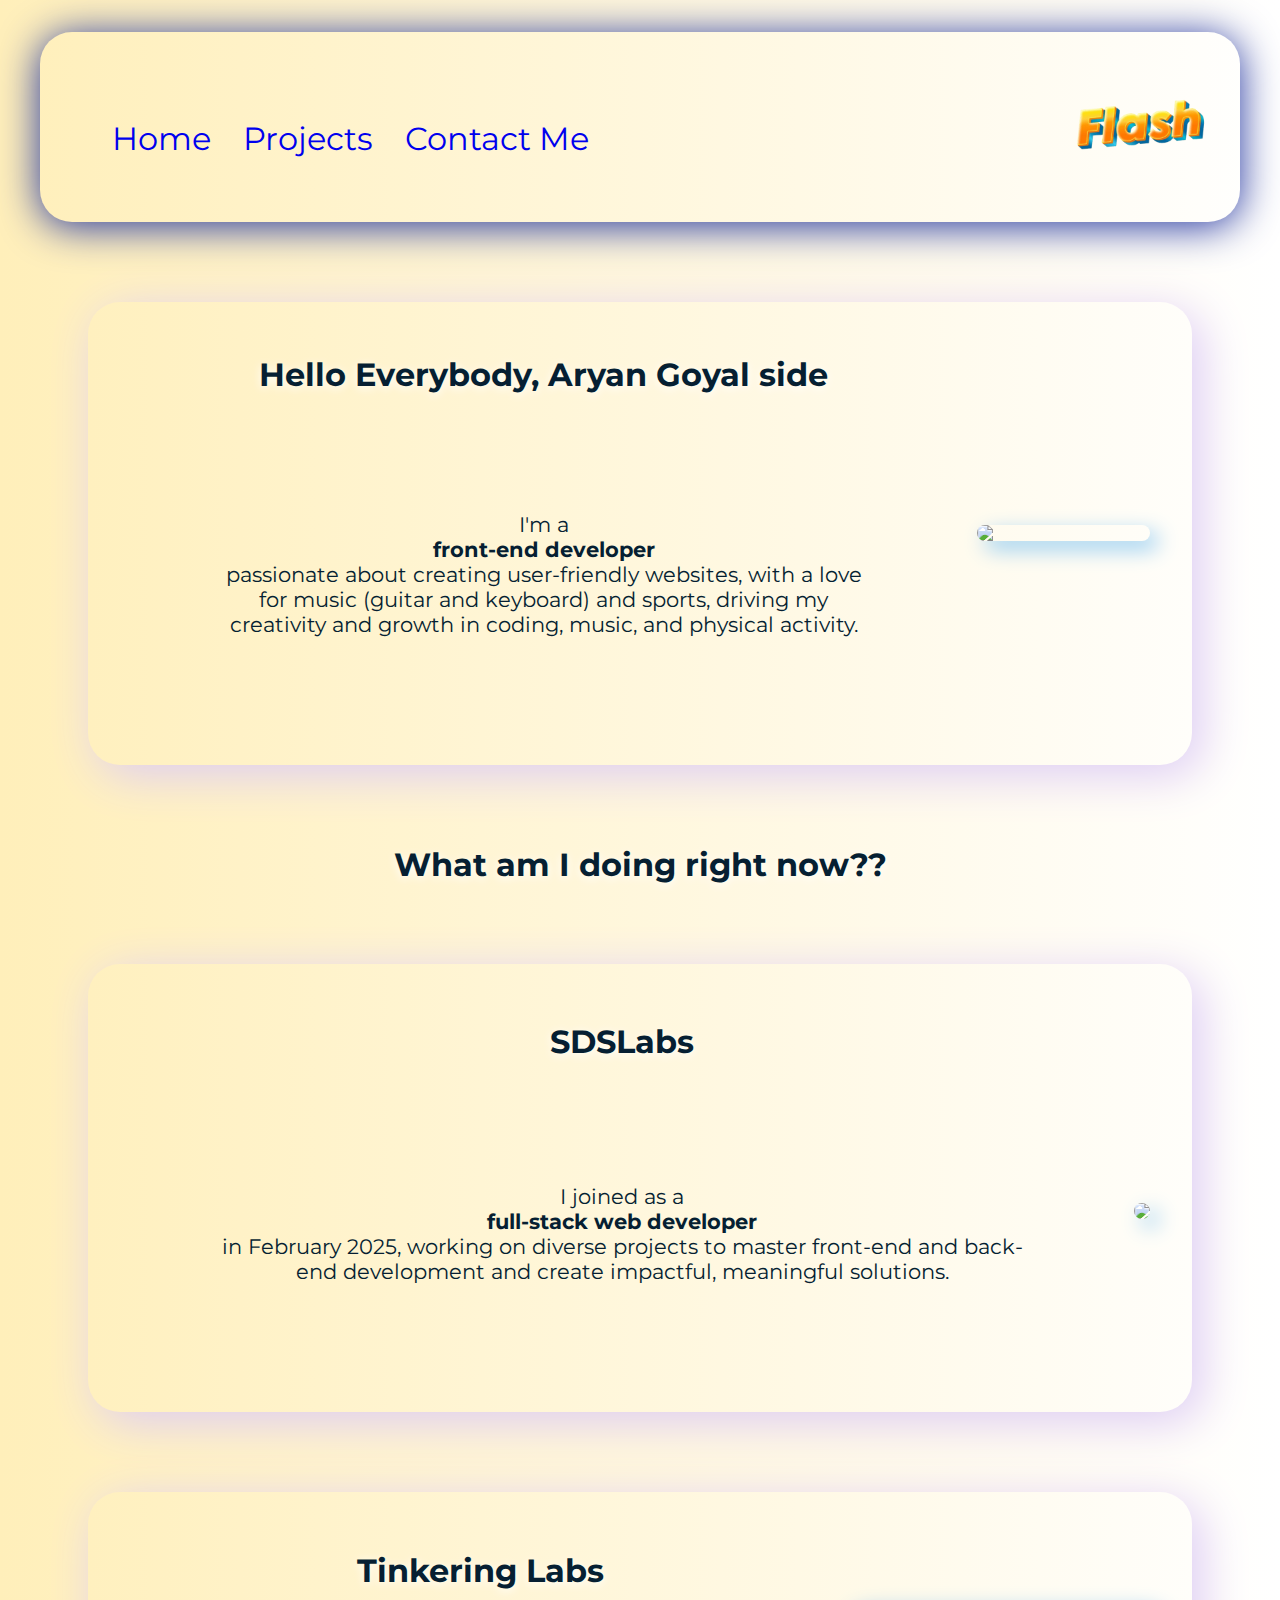
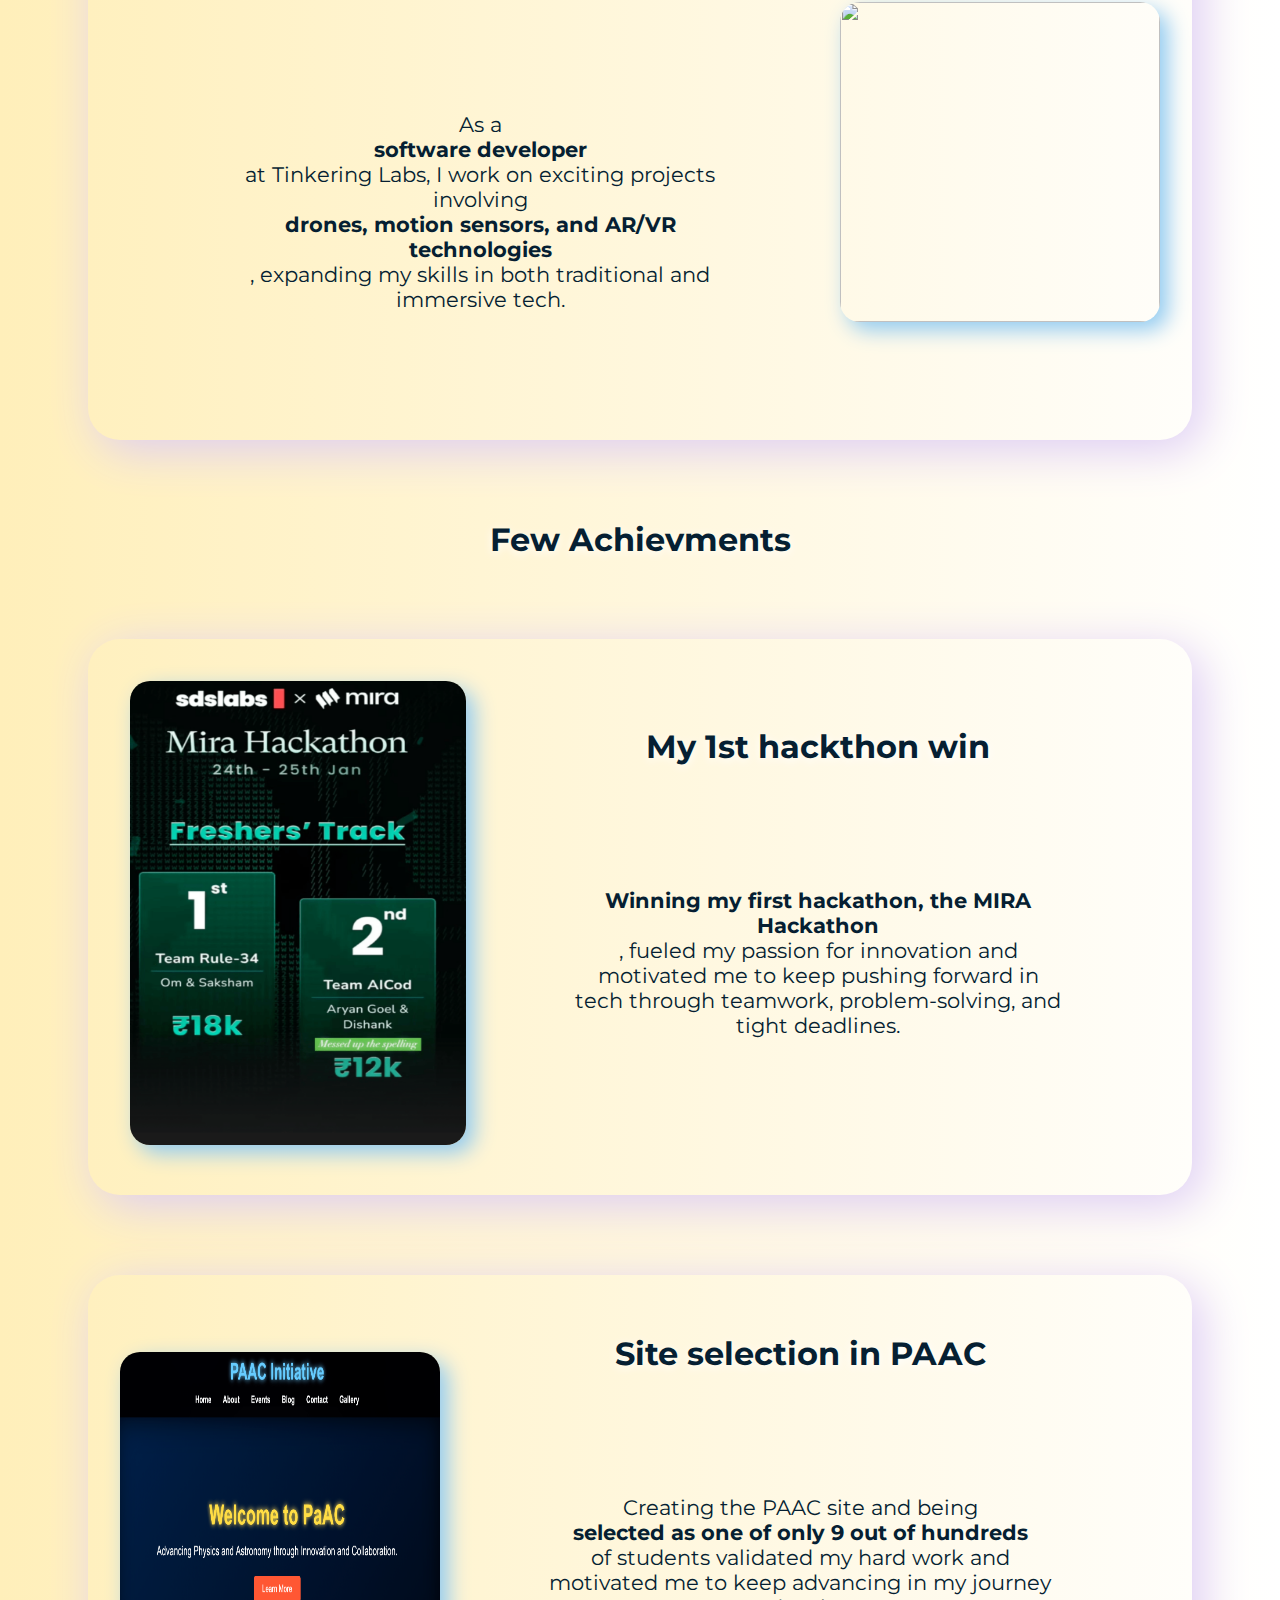
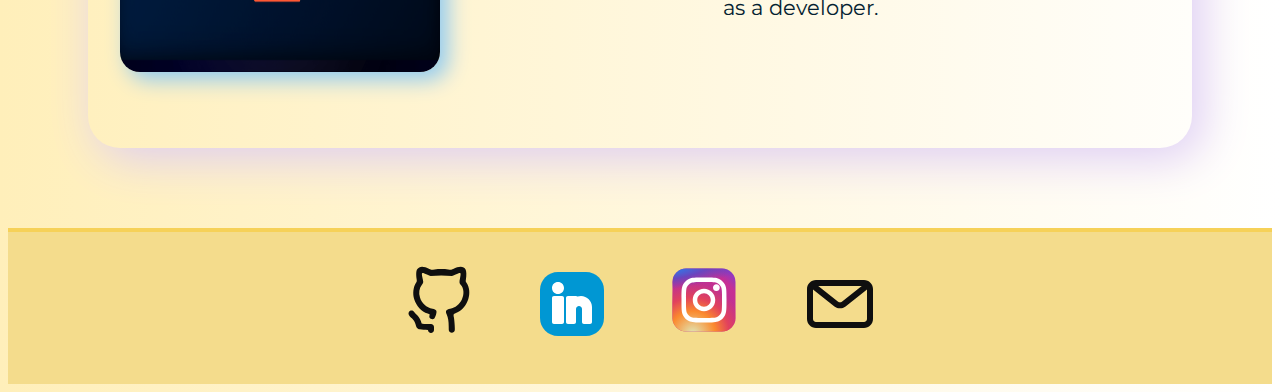
==== commit 4aca62d9: "added images of svg and px to rem and formatted the docs" ====
--- a/index.html
+++ b/index.html
@@ -18,21 +18,20 @@
   <body>
     <!-- <h1 class="title">Aryan Goyal</h1> -->
     <nav>
-        <div class="hamburger-lay">
-            <input type="checkbox" id="menu-toggle" class="menu-toggle">
-            <label for="menu-toggle" class="hamburger">
-                <div class="bar"></div>
-                <div class="bar"></div>
-                <div class="bar"></div>
-            </label>
-            <ul>
-                <li><a href="index.html">Home</a></li>
-                <li><a href="sites.html">Projects</a></li>
-                <li><a href="contact.html">Contact Me</a></li>
-            </ul>
-        </div>
-        <img class="flash" src="./images/flash.png" />
-      
+      <div class="hamburger-lay">
+        <input type="checkbox" id="menu-toggle" class="menu-toggle" />
+        <label for="menu-toggle" class="hamburger">
+          <div class="bar"></div>
+          <div class="bar"></div>
+          <div class="bar"></div>
+        </label>
+        <ul>
+          <li><a href="index.html">Home</a></li>
+          <li><a href="sites.html">Projects</a></li>
+          <li><a href="contact.html">Contact Me</a></li>
+        </ul>
+      </div>
+      <img class="flash" src="./images/flash.png" />
     </nav>
     <div class="photo">
       <div class="text">
@@ -133,75 +132,24 @@
     </div>
     <div class="details">
       <a href="https://github.com" target="_blank" rel="noopener noreferrer"
-        ><svg xmlns="http://www.w3.org/2000/svg" class="github" viewBox="0 0 72 72">
-        <path d="M 36 12 C 22.745 12 12 22.745 12 36 C 12 49.255 22.745 60 36 60 C 49.255 60 60 49.255 60 36 C 60 22.745 49.255 12 36 12 z M 36 20 C 44.837 20 52 27.163 52 36 C 52 43.284178 47.128298 49.420174 40.46875 51.355469 C 40.198559 51.103128 39.941627 50.74363 39.953125 50.285156 C 39.980125 49.233156 39.953125 46.778953 39.953125 45.876953 C 39.953125 44.328953 38.972656 43.230469 38.972656 43.230469 C 38.972656 43.230469 46.654297 43.316141 46.654297 35.119141 C 46.654297 31.957141 45.003906 30.310547 45.003906 30.310547 C 45.003906 30.310547 45.872125 26.933953 44.703125 25.501953 C 43.393125 25.359953 41.046922 26.753297 40.044922 27.404297 C 40.044922 27.404297 38.457406 26.753906 35.816406 26.753906 C 33.175406 26.753906 31.587891 27.404297 31.587891 27.404297 C 30.586891 26.753297 28.239687 25.360953 26.929688 25.501953 C 25.760688 26.933953 26.628906 30.310547 26.628906 30.310547 C 26.628906 30.310547 24.974609 31.956141 24.974609 35.119141 C 24.974609 43.316141 32.65625 43.230469 32.65625 43.230469 C 32.65625 43.230469 31.782197 44.226723 31.693359 45.652344 C 31.180078 45.833418 30.48023 46.048828 29.8125 46.048828 C 28.2025 46.048828 26.978297 44.483766 26.529297 43.759766 C 26.086297 43.045766 25.178031 42.447266 24.332031 42.447266 C 23.775031 42.447266 23.503906 42.726922 23.503906 43.044922 C 23.503906 43.362922 24.285781 43.585781 24.800781 44.175781 C 25.887781 45.420781 25.866281 48.21875 29.738281 48.21875 C 30.196553 48.21875 31.021102 48.11542 31.677734 48.025391 C 31.674106 48.90409 31.663893 49.74536 31.677734 50.285156 C 31.688158 50.700354 31.476914 51.032045 31.236328 51.279297 C 24.726159 49.25177 20 43.177886 20 36 C 20 27.163 27.163 20 36 20 z"></path>
-        </svg></a>
+        ><img class="github" src="./images/github.svg"
+      /></a>
       <a
         href="https://www.linkedin.com/in/aryan-goyal-81875b203/"
         target="_blank"
         rel="noopener noreferrer"
-        ><svg xmlns="http://www.w3.org/2000/svg" xmlns:xlink="http://www.w3.org/1999/xlink" version="1.1" id="Icons" viewBox="0 0 32 32" xml:space="preserve" class="linkedin">
-        <style type="text/css">
-            .st0{fill:#FFFFFF;}
-            .st1{fill:#3A559F;}
-            .st2{fill:#F4F4F4;}
-            .st3{fill:#FF0084;}
-            .st4{fill:#0063DB;}
-            .st5{fill:#00ACED;}
-            .st6{fill:#FFEC06;}
-            .st7{fill:#FF0000;}
-            .st8{fill:#25D366;}
-            .st9{fill:#0088FF;}
-            .st10{fill:#314358;}
-            .st11{fill:#EE6996;}
-            .st12{fill:#01AEF3;}
-            .st13{fill:#FFFEFF;}
-            .st14{fill:#F06A35;}
-            .st15{fill:#00ADEF;}
-            .st16{fill:#1769FF;}
-            .st17{fill:#1AB7EA;}
-            .st18{fill:#6001D1;}
-            .st19{fill:#E41214;}
-            .st20{fill:#05CE78;}
-            .st21{fill:#7B519C;}
-            .st22{fill:#FF4500;}
-            .st23{fill:#00F076;}
-            .st24{fill:#FFC900;}
-            .st25{fill:#00D6FF;}
-            .st26{fill:#FF3A44;}
-            .st27{fill:#FF6A36;}
-            .st28{fill:#0061FE;}
-            .st29{fill:#F7981C;}
-            .st30{fill:#EE1B22;}
-            .st31{fill:#EF3561;}
-            .st32{fill:none;stroke:#FFFFFF;stroke-width:2;stroke-miterlimit:10;}
-            .st33{fill:#0097D3;}
-            .st34{fill:#01308A;}
-            .st35{fill:#019CDE;}
-            .st36{fill:#FFD049;}
-            .st37{fill:#16A05D;}
-            .st38{fill:#4486F4;}
-            .st39{fill:none;}
-            .st40{fill:#34A853;}
-            .st41{fill:#4285F4;}
-            .st42{fill:#FBBC05;}
-            .st43{fill:#EA4335;}
-        </style>
-        <path class="st33" d="M23,0H9C4,0,0,4,0,9v14c0,5,4,9,9,9h14c5,0,9-4,9-9V9C32,4,28,0,23,0z"/>
-        <path class="st0" d="M12,25c0,0.6-0.4,1-1,1H7c-0.6,0-1-0.4-1-1V13c0-0.6,0.4-1,1-1h4c0.6,0,1,0.4,1,1V25z M9,11c-1.7,0-3-1.3-3-3  s1.3-3,3-3s3,1.3,3,3S10.7,11,9,11z M26,25c0,0.6-0.4,1-1,1h-3c-0.6,0-1-0.4-1-1v-3.5v-1v-2c0-0.8-0.7-1.5-1.5-1.5S18,17.7,18,18.5  v2v1V25c0,0.6-0.4,1-1,1h-3c-0.6,0-1-0.4-1-1V13c0-0.6,0.4-1,1-1h4c0.3,0,0.5,0.1,0.7,0.3c0.6-0.2,1.2-0.3,1.8-0.3  c3,0,5.5,2.5,5.5,5.5V25z"/>
-        </svg></a>
+        ><img class="linkedin" src="./images/linkedin.svg"
+      /></a>
       <!-- <p>My instagram id = @aryangoyal313</p> -->
       <a
         href="https://www.instagram.com/aryangoyal313/"
         target="_blank"
         rel="noopener noreferrer"
-        ><svg class="insta" xmlns="http://www.w3.org/2000/svg" viewBox="0 0 48 48">
-        <path fill="#304ffe" d="M41.67,13.48c-0.4,0.26-0.97,0.5-1.21,0.77c-0.09,0.09-0.14,0.19-0.12,0.29v1.03l-0.3,1.01l-0.3,1l-0.33,1.1 l-0.68,2.25l-0.66,2.22l-0.5,1.67c0,0.26-0.01,0.52-0.03,0.77c-0.07,0.96-0.27,1.88-0.59,2.74c-0.19,0.53-0.42,1.04-0.7,1.52 c-0.1,0.19-0.22,0.38-0.34,0.56c-0.4,0.63-0.88,1.21-1.41,1.72c-0.41,0.41-0.86,0.79-1.35,1.11c0,0,0,0-0.01,0 c-0.08,0.07-0.17,0.13-0.27,0.18c-0.31,0.21-0.64,0.39-0.98,0.55c-0.23,0.12-0.46,0.22-0.7,0.31c-0.05,0.03-0.11,0.05-0.16,0.07 c-0.57,0.27-1.23,0.45-1.89,0.54c-0.04,0.01-0.07,0.01-0.11,0.02c-0.4,0.07-0.79,0.13-1.19,0.16c-0.18,0.02-0.37,0.03-0.55,0.03 l-0.71-0.04l-3.42-0.18c0-0.01-0.01,0-0.01,0l-1.72-0.09c-0.13,0-0.27,0-0.4-0.01c-0.54-0.02-1.06-0.08-1.58-0.19 c-0.01,0-0.01,0-0.01,0c-0.95-0.18-1.86-0.5-2.71-0.93c-0.47-0.24-0.93-0.51-1.36-0.82c-0.18-0.13-0.35-0.27-0.52-0.42 c-0.48-0.4-0.91-0.83-1.31-1.27c-0.06-0.06-0.11-0.12-0.16-0.18c-0.06-0.06-0.12-0.13-0.17-0.19c-0.38-0.48-0.7-0.97-0.96-1.49 c-0.24-0.46-0.43-0.95-0.58-1.49c-0.06-0.19-0.11-0.37-0.15-0.57c-0.01-0.01-0.02-0.03-0.02-0.05c-0.1-0.41-0.19-0.84-0.24-1.27 c-0.06-0.33-0.09-0.66-0.09-1c-0.02-0.13-0.02-0.27-0.02-0.4l1.91-2.95l1.87-2.88l0.85-1.31l0.77-1.18l0.26-0.41v-1.03 c0.02-0.23,0.03-0.47,0.02-0.69c-0.01-0.7-0.15-1.38-0.38-2.03c-0.22-0.69-0.53-1.34-0.85-1.94c-0.38-0.69-0.78-1.31-1.11-1.87 C14,7.4,13.66,6.73,13.75,6.26C14.47,6.09,15.23,6,16,6h16c4.18,0,7.78,2.6,9.27,6.26C41.43,12.65,41.57,13.06,41.67,13.48z"></path><path fill="#4928f4" d="M42,16v0.27l-1.38,0.8l-0.88,0.51l-0.97,0.56l-1.94,1.13l-1.9,1.1l-1.94,1.12l-0.77,0.45 c0,0.48-0.12,0.92-0.34,1.32c-0.31,0.58-0.83,1.06-1.49,1.47c-0.67,0.41-1.49,0.74-2.41,0.98c0,0,0-0.01-0.01,0 c-3.56,0.92-8.42,0.5-10.78-1.26c-0.66-0.49-1.12-1.09-1.32-1.78c-0.06-0.23-0.09-0.48-0.09-0.73v-7.19 c0.01-0.15-0.09-0.3-0.27-0.45c-0.54-0.43-1.81-0.84-3.23-1.25c-1.11-0.31-2.3-0.62-3.3-0.92c-0.79-0.24-1.46-0.48-1.86-0.71 c0.18-0.35,0.39-0.7,0.61-1.03c1.4-2.05,3.54-3.56,6.02-4.13C14.47,6.09,15.23,6,16,6h10.8c5.37,0.94,10.32,3.13,14.47,6.26 c0.16,0.39,0.3,0.8,0.4,1.22c0.18,0.66,0.29,1.34,0.32,2.05C42,15.68,42,15.84,42,16z"></path><path fill="#6200ea" d="M42,16v4.41l-0.22,0.68l-0.75,2.33l-0.78,2.4l-0.41,1.28l-0.38,1.19l-0.37,1.13l-0.36,1.12l-0.19,0.59 l-0.25,0.78c0,0.76-0.02,1.43-0.07,2c-0.01,0.06-0.02,0.12-0.02,0.18c-0.06,0.53-0.14,0.98-0.27,1.36 c-0.01,0.06-0.03,0.12-0.05,0.17c-0.26,0.72-0.65,1.18-1.23,1.48c-0.14,0.08-0.3,0.14-0.47,0.2c-0.53,0.18-1.2,0.27-2.02,0.32 c-0.6,0.04-1.29,0.05-2.07,0.05H31.4l-1.19-0.05L30,37.61l-2.17-0.09l-2.2-0.09l-7.25-0.3l-1.88-0.08h-0.26 c-0.78-0.01-1.45-0.06-2.03-0.14c-0.84-0.13-1.49-0.35-1.98-0.68c-0.7-0.45-1.11-1.11-1.35-2.03c-0.06-0.22-0.11-0.45-0.14-0.7 c-0.1-0.58-0.15-1.25-0.18-2c0-0.15,0-0.3-0.01-0.46c-0.01-0.01,0-0.01,0-0.01v-0.58c-0.01-0.29-0.01-0.59-0.01-0.9l0.05-1.61 l0.03-1.15l0.04-1.34v-0.19l0.07-2.46l0.07-2.46l0.07-2.31l0.06-2.27l0.02-0.6c0-0.31-1.05-0.49-2.22-0.64 c-0.93-0.12-1.95-0.23-2.56-0.37c0.05-0.23,0.1-0.46,0.16-0.68c0.18-0.72,0.45-1.4,0.79-2.05c0.18-0.35,0.39-0.7,0.61-1.03 c2.16-0.95,4.41-1.69,6.76-2.17c2.06-0.43,4.21-0.66,6.43-0.66c7.36,0,14.16,2.49,19.54,6.69c0.52,0.4,1.03,0.83,1.53,1.28 C42,15.68,42,15.84,42,16z"></path><path fill="#673ab7" d="M42,18.37v4.54l-0.55,1.06l-1.05,2.05l-0.56,1.08l-0.51,0.99l-0.22,0.43c0,0.31,0,0.61-0.02,0.9 c0,0.43-0.02,0.84-0.05,1.22c-0.04,0.45-0.1,0.86-0.16,1.24c-0.15,0.79-0.36,1.47-0.66,2.03c-0.04,0.07-0.08,0.14-0.12,0.2 c-0.11,0.18-0.24,0.35-0.38,0.51c-0.18,0.22-0.38,0.41-0.61,0.57c-0.34,0.26-0.74,0.47-1.2,0.63c-0.57,0.21-1.23,0.35-2.01,0.43 c-0.51,0.05-1.07,0.08-1.68,0.08l-0.42,0.02l-2.08,0.12h-0.01L27.5,36.6l-2.25,0.13l-3.1,0.18l-3.77,0.22l-0.55,0.03 c-0.51,0-0.99-0.03-1.45-0.09c-0.05-0.01-0.09-0.02-0.14-0.02c-0.68-0.11-1.3-0.29-1.86-0.54c-0.68-0.3-1.27-0.7-1.77-1.18 c-0.44-0.43-0.82-0.92-1.13-1.47c-0.07-0.13-0.14-0.25-0.2-0.39c-0.3-0.59-0.54-1.25-0.72-1.97c-0.03-0.12-0.06-0.25-0.08-0.38 c-0.06-0.23-0.11-0.47-0.14-0.72c-0.11-0.64-0.17-1.32-0.2-2.03v-0.01c-0.01-0.29-0.02-0.57-0.02-0.87l-0.49-1.17l-0.07-0.18 L9.5,25.99L8.75,24.2l-0.12-0.29l-0.72-1.73l-0.8-1.93c0,0,0,0-0.01,0L6.29,18.3L6,17.59V16c0-0.63,0.06-1.25,0.17-1.85 c0.05-0.23,0.1-0.46,0.16-0.68c0.85-0.49,1.74-0.94,2.65-1.34c2.08-0.93,4.31-1.62,6.62-2.04c1.72-0.31,3.51-0.48,5.32-0.48 c7.31,0,13.94,2.65,19.12,6.97c0.2,0.16,0.39,0.32,0.58,0.49C41.09,17.48,41.55,17.91,42,18.37z"></path><path fill="#8e24aa" d="M42,21.35v5.14l-0.57,1.19l-1.08,2.25l-0.01,0.03c0,0.43-0.02,0.82-0.05,1.17c-0.1,1.15-0.38,1.88-0.84,2.33 c-0.33,0.34-0.74,0.53-1.25,0.63c-0.03,0.01-0.07,0.01-0.1,0.02c-0.16,0.03-0.33,0.05-0.51,0.05c-0.62,0.06-1.35,0.02-2.19-0.04 c-0.09,0-0.19-0.01-0.29-0.02c-0.61-0.04-1.26-0.08-1.98-0.11c-0.39-0.01-0.8-0.02-1.22-0.02h-0.02l-1.01,0.08h-0.01l-2.27,0.16 l-2.59,0.2l-0.38,0.03l-3.03,0.22l-1.57,0.12l-1.55,0.11c-0.27,0-0.53,0-0.79-0.01c0,0-0.01-0.01-0.01,0 c-1.13-0.02-2.14-0.09-3.04-0.26c-0.83-0.14-1.56-0.36-2.18-0.69c-0.64-0.31-1.17-0.75-1.6-1.31c-0.41-0.55-0.71-1.24-0.9-2.07 c0-0.01,0-0.01,0-0.01c-0.14-0.67-0.22-1.45-0.22-2.33l-0.15-0.27L9.7,26.35l-0.13-0.22L9.5,25.99l-0.93-1.65l-0.46-0.83 l-0.58-1.03l-1-1.79L6,19.75v-3.68c0.88-0.58,1.79-1.09,2.73-1.55c1.14-0.58,2.32-1.07,3.55-1.47c1.34-0.44,2.74-0.79,4.17-1.02 c1.45-0.24,2.94-0.36,4.47-0.36c6.8,0,13.04,2.43,17.85,6.47c0.22,0.17,0.43,0.36,0.64,0.54c0.84,0.75,1.64,1.56,2.37,2.41 C41.86,21.18,41.94,21.26,42,21.35z"></path><path fill="#c2185b" d="M42,24.71v7.23c-0.24-0.14-0.57-0.31-0.98-0.49c-0.22-0.11-0.47-0.22-0.73-0.32 c-0.38-0.17-0.79-0.33-1.25-0.49c-0.1-0.04-0.2-0.07-0.31-0.1c-0.18-0.07-0.37-0.13-0.56-0.19c-0.59-0.18-1.24-0.35-1.92-0.5 c-0.26-0.05-0.53-0.1-0.8-0.14c-0.87-0.15-1.8-0.24-2.77-0.25c-0.08-0.01-0.17-0.01-0.25-0.01l-2.57,0.02l-3.5,0.02h-0.01 l-7.49,0.06c-2.38,0-3.84,0.57-4.72,0.8c0,0-0.01,0-0.01,0.01c-0.93,0.24-1.22,0.09-1.3-1.54c-0.02-0.45-0.03-1.03-0.03-1.74 l-0.56-0.43l-0.98-0.74l-0.6-0.46l-0.12-0.09L8.88,24.1l-0.25-0.19l-0.52-0.4l-0.96-0.72L6,21.91v-3.4 c0.1-0.08,0.19-0.15,0.29-0.21c1.45-1,3-1.85,4.64-2.54c1.46-0.62,3-1.11,4.58-1.46c0.43-0.09,0.87-0.18,1.32-0.24 c1.33-0.23,2.7-0.34,4.09-0.34c6.01,0,11.53,2.09,15.91,5.55c0.66,0.52,1.3,1.07,1.9,1.66c0.82,0.78,1.59,1.61,2.3,2.49 c0.14,0.18,0.28,0.36,0.42,0.55C41.64,24.21,41.82,24.46,42,24.71z"></path><path fill="#d81b60" d="M42,28.72V32c0,0.65-0.06,1.29-0.18,1.91c-0.18,0.92-0.49,1.8-0.91,2.62c-0.22,0.05-0.47,0.05-0.75,0.01 c-0.63-0.11-1.37-0.44-2.17-0.87c-0.04-0.01-0.08-0.03-0.11-0.05c-0.25-0.13-0.51-0.27-0.77-0.43c-0.53-0.29-1.09-0.61-1.65-0.91 c-0.12-0.06-0.24-0.12-0.35-0.18c-0.64-0.33-1.3-0.63-1.96-0.86c0,0,0,0-0.01,0c-0.14-0.05-0.29-0.1-0.44-0.14 c-0.57-0.16-1.15-0.26-1.71-0.26l-1.1-0.32l-4.87-1.41c0,0,0,0-0.01,0l-2.99-0.87h-0.01l-1.3-0.38c-3.76,0-6.07,1.6-7.19,0.99 c-0.44-0.23-0.7-0.81-0.79-1.95c-0.03-0.32-0.04-0.68-0.04-1.1l-1.17-0.57l-0.05-0.02h-0.01l-0.84-0.42L9.7,26.35l-0.07-0.03 l-0.17-0.09L7.5,25.28L6,24.55v-3.43c0.17-0.15,0.35-0.29,0.53-0.43c0.19-0.15,0.38-0.29,0.57-0.44c0.01,0,0.01,0,0.01,0 c1.18-0.85,2.43-1.6,3.76-2.22c1.55-0.74,3.2-1.31,4.91-1.68c0.25-0.06,0.51-0.12,0.77-0.16c1.42-0.27,2.88-0.41,4.37-0.41 c5.27,0,10.11,1.71,14.01,4.59c1.13,0.84,2.18,1.77,3.14,2.78c0.79,0.83,1.52,1.73,2.18,2.67c0.05,0.07,0.1,0.14,0.15,0.2 c0.37,0.54,0.71,1.09,1.03,1.66C41.64,28.02,41.82,28.37,42,28.72z"></path><path fill="#f50057" d="M41.82,33.91c-0.18,0.92-0.49,1.8-0.91,2.62c-0.19,0.37-0.4,0.72-0.63,1.06c-0.14,0.21-0.29,0.41-0.44,0.6 c-0.36-0.14-0.89-0.34-1.54-0.56c0,0,0,0,0-0.01c-0.49-0.17-1.05-0.35-1.65-0.52c-0.17-0.05-0.34-0.1-0.52-0.15 c-0.71-0.19-1.45-0.36-2.17-0.46c-0.6-0.1-1.19-0.16-1.74-0.16l-0.46-0.13h-0.01l-2.42-0.7l-1.49-0.43l-1.66-0.48h-0.01l-0.54-0.15 l-6.53-1.88l-1.88-0.54l-1.4-0.33l-2.28-0.54l-0.28-0.07c0,0,0,0-0.01,0l-2.29-0.53c0-0.01,0-0.01,0-0.01l-0.41-0.09l-0.21-0.05 l-1.67-0.39l-0.19-0.05l-1.42-1.17L6,27.9v-4.08c0.37-0.36,0.75-0.7,1.15-1.03c0.12-0.11,0.25-0.21,0.38-0.31 c0.12-0.1,0.25-0.2,0.38-0.3c0.91-0.69,1.87-1.31,2.89-1.84c1.3-0.7,2.68-1.26,4.13-1.66c0.28-0.09,0.56-0.17,0.85-0.23 c1.64-0.41,3.36-0.62,5.14-0.62c4.47,0,8.63,1.35,12.07,3.66c1.71,1.15,3.25,2.53,4.55,4.1c0.66,0.79,1.26,1.62,1.79,2.5 c0.05,0.07,0.09,0.13,0.13,0.2c0.32,0.53,0.62,1.08,0.89,1.64c0.25,0.5,0.47,1,0.67,1.52C41.34,32.25,41.6,33.07,41.82,33.91z"></path><path fill="#ff1744" d="M40.28,37.59c-0.14,0.21-0.29,0.41-0.44,0.6c-0.44,0.55-0.92,1.05-1.46,1.49c-0.47,0.39-0.97,0.74-1.5,1.04 c-0.2-0.05-0.4-0.11-0.61-0.19c-0.66-0.23-1.35-0.61-1.99-1.01c-0.96-0.61-1.79-1.27-2.16-1.57c-0.14-0.12-0.21-0.18-0.21-0.18 l-1.7-0.15L30,37.6l-2.2-0.19l-2.28-0.2l-3.37-0.3l-5.34-0.47l-0.02-0.01l-1.88-0.91l-1.9-0.92l-1.53-0.74l-0.33-0.16l-0.41-0.2 l-1.42-0.69L7.43,31.9l-0.59-0.29L6,31.35v-4.47c0.47-0.56,0.97-1.09,1.5-1.6c0.34-0.32,0.7-0.64,1.07-0.94 c0.06-0.05,0.12-0.1,0.18-0.14c0.04-0.05,0.09-0.08,0.13-0.1c0.59-0.48,1.21-0.91,1.85-1.3c0.74-0.47,1.52-0.89,2.33-1.24 c0.87-0.39,1.78-0.72,2.72-0.97c1.63-0.46,3.36-0.7,5.14-0.7c4.08,0,7.85,1.24,10.96,3.37c1.99,1.36,3.71,3.08,5.07,5.07 c0.45,0.64,0.85,1.32,1.22,2.02c0.13,0.26,0.26,0.52,0.37,0.78c0.12,0.25,0.23,0.5,0.34,0.75c0.21,0.52,0.4,1.04,0.57,1.58 c0.32,1,0.56,2.02,0.71,3.08C40.21,36.89,40.25,37.24,40.28,37.59z"></path><path fill="#ff5722" d="M38.39,39.42c0,0.08,0,0.17-0.01,0.26c-0.47,0.39-0.97,0.74-1.5,1.04c-0.22,0.12-0.44,0.24-0.67,0.34 c-0.23,0.11-0.46,0.21-0.7,0.3c-0.34-0.18-0.8-0.4-1.29-0.61c-0.69-0.31-1.44-0.59-2.02-0.68c-0.14-0.03-0.27-0.04-0.39-0.04 l-1.64-0.21h-0.02l-2.04-0.27l-2.06-0.27l-0.96-0.12l-7.56-0.98c-0.49,0-1.01-0.03-1.55-0.1c-0.66-0.06-1.35-0.16-2.04-0.3 c-0.68-0.12-1.37-0.28-2.03-0.45c-0.69-0.16-1.37-0.35-2-0.53c-0.73-0.22-1.41-0.43-1.98-0.62c-0.47-0.15-0.87-0.29-1.18-0.4 c-0.18-0.43-0.33-0.88-0.44-1.34C6.1,33.66,6,32.84,6,32v-1.67c0.32-0.53,0.67-1.05,1.06-1.54c0.71-0.94,1.52-1.8,2.4-2.56 c0.03-0.04,0.07-0.07,0.1-0.09l0.01-0.01c0.31-0.28,0.63-0.53,0.97-0.77c0.04-0.04,0.08-0.07,0.12-0.1 c0.16-0.12,0.33-0.24,0.51-0.35c1.43-0.97,3.01-1.73,4.7-2.24c1.6-0.48,3.29-0.73,5.05-0.73c3.49,0,6.75,1.03,9.47,2.79 c2.01,1.29,3.74,2.99,5.06,4.98c0.16,0.23,0.31,0.46,0.46,0.7c0.69,1.17,1.26,2.43,1.68,3.75c0.05,0.15,0.09,0.3,0.13,0.46 c0.08,0.27,0.15,0.55,0.21,0.83c0.02,0.07,0.04,0.14,0.06,0.22c0.14,0.63,0.24,1.29,0.31,1.95c0,0.01,0,0.01,0,0.01 C38.36,38.22,38.39,38.82,38.39,39.42z"></path><path fill="#ff6f00" d="M36.33,39.42c0,0.35-0.02,0.73-0.06,1.11c-0.02,0.18-0.04,0.36-0.06,0.53c-0.23,0.11-0.46,0.21-0.7,0.3 c-0.45,0.17-0.91,0.31-1.38,0.41c-0.32,0.07-0.65,0.13-0.98,0.16h-0.01c-0.31-0.19-0.67-0.42-1.04-0.68 c-0.67-0.47-1.37-1-1.93-1.43c-0.01-0.01-0.01-0.01-0.02-0.02c-0.59-0.45-1.01-0.79-1.01-0.79l-1.06,0.04l-2.04,0.07l-0.95,0.04 l-3.82,0.14l-3.23,0.12c-0.21,0.01-0.46,0.01-0.77,0h-0.01c-0.42-0.01-0.92-0.04-1.47-0.09c-0.64-0.05-1.34-0.11-2.05-0.18 c-0.69-0.08-1.39-0.16-2.06-0.24c-0.74-0.08-1.44-0.17-2.04-0.25c-0.47-0.06-0.88-0.11-1.21-0.15c-0.28-0.32-0.53-0.65-0.77-1.01 c-0.36-0.54-0.67-1.11-0.91-1.72c-0.18-0.43-0.33-0.88-0.44-1.34c0.29-0.89,0.67-1.73,1.12-2.54c0.36-0.66,0.78-1.29,1.24-1.89 c0.45-0.59,0.94-1.14,1.47-1.64v-0.01c0.15-0.15,0.3-0.29,0.45-0.42c0.28-0.26,0.57-0.5,0.87-0.73h0.01 c0.01-0.02,0.02-0.02,0.03-0.03c0.24-0.19,0.49-0.36,0.74-0.53c1.48-1.01,3.15-1.76,4.95-2.2c1.19-0.29,2.44-0.45,3.73-0.45 c2.54,0,4.94,0.61,7.05,1.71h0.01c1.81,0.93,3.41,2.21,4.7,3.75c0.71,0.82,1.32,1.72,1.82,2.67c0.35,0.64,0.65,1.31,0.9,1.99 c0.02,0.06,0.04,0.11,0.06,0.16c0.17,0.5,0.32,1.02,0.45,1.54c0.09,0.37,0.16,0.75,0.22,1.13c0.02,0.12,0.04,0.23,0.05,0.35 C36.28,37.99,36.33,38.7,36.33,39.42z"></path><path fill="#ff9800" d="M34.28,39.42v0.1c0,0.34-0.03,0.77-0.06,1.23c-0.03,0.34-0.06,0.69-0.09,1.02c-0.32,0.07-0.65,0.13-0.98,0.16 h-0.01C32.76,41.98,32.39,42,32,42h-1.75l-0.38-0.11l-1.97-0.6l-2-0.6l-4.63-1.39l-2-0.6c0,0-0.83,0.33-2,0.72h-0.01 c-0.45,0.15-0.94,0.31-1.46,0.47c-0.65,0.19-1.34,0.38-2.02,0.53c-0.7,0.16-1.39,0.28-2.01,0.33c-0.19,0.02-0.38,0.03-0.55,0.03 c-0.56-0.31-1.1-0.68-1.59-1.09c-0.43-0.36-0.83-0.75-1.2-1.18c-0.28-0.32-0.53-0.65-0.77-1.01c0.07-0.45,0.15-0.89,0.27-1.32 c0.3-1.19,0.77-2.33,1.39-3.37c0.34-0.59,0.72-1.16,1.16-1.69c0.01-0.03,0.04-0.06,0.07-0.08c-0.01-0.01,0-0.01,0-0.01 c0.13-0.17,0.27-0.33,0.41-0.48c0-0.01,0-0.01,0-0.01c0.41-0.44,0.83-0.86,1.29-1.25c0.16-0.13,0.31-0.26,0.48-0.39 c0.03-0.03,0.06-0.05,0.1-0.08c2.25-1.72,5.06-2.76,8.09-2.76c3.44,0,6.57,1.29,8.94,3.41c1.14,1.03,2.11,2.26,2.84,3.63 c0.06,0.1,0.12,0.21,0.17,0.32c0.09,0.18,0.18,0.37,0.26,0.57c0.33,0.72,0.59,1.48,0.77,2.26c0.02,0.08,0.04,0.16,0.06,0.24 c0.08,0.37,0.15,0.75,0.2,1.13C34.24,38.21,34.28,38.81,34.28,39.42z"></path><path fill="#ffc107" d="M32.22,39.42c0,0.2-0.01,0.42-0.02,0.65c-0.02,0.37-0.05,0.77-0.1,1.18c-0.02,0.25-0.06,0.5-0.1,0.75h-5.48 l-1.06-0.17l-4.14-0.66l-0.59-0.09l-1.35-0.22c-0.59,0-1.87,0.26-3.22,0.51c-0.71,0.13-1.43,0.27-2.08,0.36 c-0.08,0.01-0.16,0.02-0.23,0.03h-0.01c-0.7-0.15-1.38-0.38-2.02-0.68c-0.2-0.09-0.4-0.19-0.6-0.3c-0.56-0.31-1.1-0.68-1.59-1.09 c-0.01-0.12-0.02-0.22-0.02-0.27c0-0.26,0.01-0.51,0.03-0.76c0.04-0.64,0.13-1.26,0.27-1.86c0.22-0.91,0.54-1.79,0.97-2.6 c0.08-0.17,0.17-0.34,0.27-0.5c0.04-0.08,0.09-0.15,0.13-0.23c0.18-0.29,0.38-0.57,0.58-0.85c0.42-0.55,0.89-1.07,1.39-1.54 c0.01,0,0.01,0,0.01,0c0.04-0.04,0.08-0.08,0.12-0.11c0.05-0.04,0.09-0.09,0.14-0.12c0.2-0.18,0.4-0.34,0.61-0.49 c0-0.01,0.01-0.01,0.01-0.01c1.89-1.41,4.23-2.24,6.78-2.24c1.98,0,3.82,0.5,5.43,1.38h0.01c1.38,0.76,2.58,1.79,3.53,3.03 c0.37,0.48,0.7,0.99,0.98,1.53h0.01c0.05,0.1,0.1,0.2,0.15,0.3c0.3,0.59,0.54,1.21,0.72,1.85h0.01c0.01,0.05,0.03,0.1,0.04,0.15 c0.12,0.43,0.22,0.87,0.29,1.32c0.01,0.09,0.02,0.19,0.03,0.28C32.19,38.43,32.22,38.92,32.22,39.42z"></path><path fill="#ffd54f" d="M30.17,39.31c0,0.16,0,0.33-0.02,0.49v0.01c0,0.01,0,0.01,0,0.01c-0.02,0.72-0.12,1.43-0.28,2.07 c0,0.04-0.01,0.07-0.03,0.11h-4.67l-3.85-0.83l-0.51-0.11l-0.08,0.02l-4.27,0.88L16.27,42H16c-0.64,0-1.27-0.06-1.88-0.18 c-0.09-0.02-0.18-0.04-0.27-0.06h-0.01c-0.7-0.15-1.38-0.38-2.02-0.68c-0.02-0.11-0.04-0.22-0.05-0.33 c-0.07-0.43-0.1-0.88-0.1-1.33c0-0.17,0-0.34,0.01-0.51c0.03-0.54,0.11-1.07,0.23-1.58c0.08-0.38,0.19-0.75,0.32-1.1 c0.11-0.31,0.24-0.61,0.38-0.9c0.12-0.25,0.26-0.49,0.4-0.73c0.14-0.23,0.29-0.45,0.45-0.67c0.4-0.55,0.87-1.06,1.39-1.51 c0.3-0.26,0.63-0.51,0.97-0.73c1.46-0.96,3.21-1.52,5.1-1.52c0.37,0,0.73,0.02,1.08,0.07h0.02c1.07,0.12,2.07,0.42,2.99,0.87 c0.01,0,0.01,0,0.01,0c1.45,0.71,2.68,1.78,3.58,3.1c0.15,0.22,0.3,0.46,0.43,0.7c0.11,0.19,0.21,0.39,0.3,0.59 c0.14,0.31,0.27,0.64,0.38,0.97h0.01c0.11,0.37,0.21,0.74,0.28,1.13v0.01C30.11,38.16,30.17,38.73,30.17,39.31z"></path><path fill="#ffe082" d="M28.11,39.52v0.03c0,0.59-0.07,1.17-0.21,1.74c-0.05,0.24-0.12,0.48-0.21,0.71h-4.48l-2.29-0.63L18.63,42H16 c-0.64,0-1.27-0.06-1.88-0.18c-0.02-0.03-0.03-0.06-0.04-0.09c-0.14-0.43-0.25-0.86-0.3-1.31c-0.04-0.29-0.06-0.59-0.06-0.9 c0-0.12,0-0.25,0.02-0.37c0.01-0.47,0.08-0.93,0.2-1.37c0.06-0.3,0.15-0.59,0.27-0.87c0.04-0.14,0.1-0.27,0.17-0.4 c0.15-0.34,0.33-0.67,0.53-0.99c0.22-0.32,0.46-0.62,0.73-0.9c0.32-0.36,0.68-0.69,1.09-0.96c0.7-0.51,1.5-0.89,2.37-1.1 c0.58-0.16,1.19-0.24,1.82-0.24c2,0,3.79,0.8,5.09,2.09c0.05,0.05,0.11,0.11,0.16,0.18h0.01c0.14,0.15,0.27,0.3,0.4,0.47 c0.37,0.47,0.68,0.98,0.92,1.54c0.12,0.26,0.22,0.53,0.3,0.81c0.01,0.04,0.02,0.07,0.03,0.11c0.14,0.49,0.23,1,0.25,1.53 C28.1,39.2,28.11,39.36,28.11,39.52z"></path><path fill="#ffecb3" d="M26.06,39.52c0,0.41-0.05,0.8-0.16,1.17c-0.1,0.4-0.25,0.78-0.44,1.14c-0.03,0.06-0.1,0.17-0.1,0.17h-8.88 c-0.01-0.01-0.02-0.03-0.02-0.04c-0.12-0.19-0.22-0.38-0.3-0.59c-0.2-0.46-0.32-0.96-0.36-1.48c-0.02-0.12-0.02-0.25-0.02-0.37 c0-0.06,0-0.13,0.01-0.19c0.01-0.44,0.07-0.86,0.19-1.25c0.1-0.36,0.23-0.69,0.4-1.01c0,0,0.01-0.01,0.01-0.02 c0.12-0.21,0.25-0.42,0.4-0.62c0.49-0.66,1.14-1.2,1.89-1.55c0.01,0,0.01,0,0.01,0c0.24-0.12,0.49-0.22,0.75-0.29c0,0,0,0,0.01,0 c0.46-0.14,0.96-0.21,1.47-0.21c0.59,0,1.16,0.09,1.68,0.28c0.19,0.05,0.37,0.13,0.55,0.22c0,0,0,0,0.01,0 c0.86,0.41,1.59,1.05,2.09,1.85c0.1,0.15,0.19,0.31,0.27,0.48c0.04,0.07,0.08,0.15,0.11,0.22c0.23,0.52,0.37,1.09,0.41,1.69 c0.01,0.05,0.01,0.1,0.01,0.16C26.06,39.36,26.06,39.44,26.06,39.52z"></path><g><path fill="none" stroke="#fff" stroke-linecap="round" stroke-linejoin="round" stroke-miterlimit="10" stroke-width="2" d="M30,11H18c-3.9,0-7,3.1-7,7v12c0,3.9,3.1,7,7,7h12c3.9,0,7-3.1,7-7V18C37,14.1,33.9,11,30,11z"></path><circle cx="31" cy="16" r="1" fill="#fff"></circle></g><g><circle cx="24" cy="24" r="6" fill="none" stroke="#fff" stroke-linecap="round" stroke-linejoin="round" stroke-miterlimit="10" stroke-width="2"></circle></g>
-        </svg></a>
+        ><img src="./images/instagram.svg" class="insta"
+      /></a>
       <a href="mailto:goyal.aryan@gmail.com"
-        ><svg xmlns="http://www.w3.org/2000/svg" class="gmail" viewBox="0 0 24 24" fill="none">
-        <path fill-rule="evenodd" clip-rule="evenodd" d="M20 4C21.6569 4 23 5.34315 23 7V17C23 18.6569 21.6569 20 20 20H4C2.34315 20 1 18.6569 1 17V7C1 5.34315 2.34315 4 4 4H20ZM19.2529 6H4.74718L11.3804 11.2367C11.7437 11.5236 12.2563 11.5236 12.6197 11.2367L19.2529 6ZM3 7.1688V17C3 17.5523 3.44772 18 4 18H20C20.5523 18 21 17.5523 21 17V7.16882L13.8589 12.8065C12.769 13.667 11.231 13.667 10.1411 12.8065L3 7.1688Z" fill="#0F0F0F"/>
-        </svg></a>
+        ><img class="gmail" src="./images/mail.svg"
+      /></a>
     </div>
   </body>
 </html>
--- a/style.css
+++ b/style.css
@@ -19,21 +19,20 @@
   border-radius: 2rem;
 }
 nav .hamburger-lay .hamburger {
-    display: none;
-    flex-direction: column;
-    cursor: pointer;
-    justify-content: end;
-
-}
-nav .hamburger-lay input{
+  display: none;
+  flex-direction: column;
+  cursor: pointer;
+  justify-content: end;
+}
+nav .hamburger-lay input {
   visibility: hidden;
 }
 
 nav .hamburger-lay .hamburger .bar {
-    width: 25px;
-    height: 3px;
-    margin: 4px 0;
-    background-color: rgb(0, 0, 0);
+  width: 1.563rem;
+  height: 0.188rem;
+  margin: 0.25rem 0;
+  background-color: rgb(0, 0, 0);
 }
 ul {
   transition-delay: 2s;
@@ -47,10 +46,10 @@
   transition: 0.5s;
   /* overflow: hidden; */
   /* max-height: 0; */
-  
+
   /* visibility: hidden; */
 }
-nav{
+nav {
   align-items: center;
   text-align: start;
 }
@@ -299,33 +298,41 @@
     scale: 1;
   }
 }
-@keyframes navcome{
-  0%{
+@keyframes navcome {
+  0% {
     display: none;
   }
-  100%{
+  100% {
     display: flex;
   }
 }
 .github,
-.insta,.gmail {
+.insta {
   height: 4.5rem;
   width: 4.5rem;
   margin: 2rem;
 }
-.linkedin{
-  height: 4rem;
+.gmail {
+  height: 5rem;
+  width: 4.5rem;
+  margin: 2rem;
+}
+
+.linkedin {
+  height: 5rem;
   width: 4rem;
   margin: 2rem;
 }
-
+.details img {
+  box-shadow: none;
+}
 
 img {
   box-shadow: 0.5rem 0.5rem 1.313rem rgb(144 202 241);
   border-radius: 1.25rem;
 }
 
-.details svg:hover {
+.details img:hover {
   box-shadow: 0 0.125rem 1.25rem rgb(2, 154, 255);
   transition: 0.5s;
   border-radius: 50%;
@@ -417,35 +424,34 @@
 /* } */
 /* } */
 @media (max-width: 48rem) {
-  nav{
+  nav {
     align-items: center;
   }
   nav {
-  display: flex;
-  justify-content: space-between;
-  align-items: center;
-  margin: 2rem;
-  /* background-color: rgb(251, 251, 251); */
-  padding: 1rem;
-  box-shadow: 0rem 0.25rem 2.5rem rgb(32, 51, 159);
-  border-radius: 2rem;
+    display: flex;
+    justify-content: space-between;
+    align-items: center;
+    margin: 2rem;
+    /* background-color: rgb(251, 251, 251); */
+    padding: 1rem;
+    box-shadow: 0rem 0.25rem 2.5rem rgb(32, 51, 159);
+    border-radius: 2rem;
   }
   nav .hamburger-lay .hamburger {
-      display: flex;
-      flex-direction: column;
-      cursor: pointer;
-      justify-content: end;
-
-  }
-  nav .hamburger-lay input{
+    display: flex;
+    flex-direction: column;
+    cursor: pointer;
+    justify-content: end;
+  }
+  nav .hamburger-lay input {
     visibility: hidden;
   }
 
   nav .hamburger-lay .hamburger .bar {
-      width: 25px;
-      height: 3px;
-      margin: 4px 0;
-      background-color: rgb(0, 0, 0);
+    width: 1.563rem;
+    height: 0.188rem;
+    margin: 0.25rem 0;
+    background-color: rgb(0, 0, 0);
   }
   ul {
     transition-delay: 2s;
@@ -459,14 +465,14 @@
     transition: 0.5s;
     /* overflow: hidden; */
     max-height: 0;
-    
+
     /* visibility: hidden; */
   }
-  nav{
+  nav {
     align-items: center;
     text-align: start;
   }
-  .hamburger-lay #menu-toggle:checked~ul{
+  .hamburger-lay #menu-toggle:checked ~ ul {
     transition: 0.5s;
     scale: 1;
     max-height: 100%;
@@ -474,7 +480,6 @@
 
   nav {
     margin: 1rem;
-    
   }
   .text {
     font-size: 0.938;
@@ -493,7 +498,7 @@
   }
 }
 @media (max-width: 37.5rem) {
-  .details{
+  .details {
     width: 100%;
     margin: 0;
     padding: 0;
@@ -505,36 +510,39 @@
     margin-top: 1rem;
     margin-bottom: 1rem;
   }
-  .sds{
+  .sds {
     height: 4em;
     width: 20rem;
     transition: 1s;
     margin-top: 1rem;
     margin-bottom: 1rem;
   }
-  .mira{
+  .mira {
     height: 10em;
     width: 12rem;
     transition: 1s;
     margin-top: 1rem;
     margin-bottom: 1rem;
   }
-  .me{
+  .me {
     height: 20rem;
     width: 15rem;
     transition: 1s;
     margin-top: 1rem;
     margin-bottom: 1rem;
   }
-  .mirify , .jee , .mera-safar , .torque,
-  .paac{
+  .mirify,
+  .jee,
+  .mera-safar,
+  .torque,
+  .paac {
     height: 4em;
     width: 15rem;
     transition: 1s;
     margin-top: 1rem;
     margin-bottom: 1rem;
   }
- 
+
   /* ul{
         display: flex;
         flex-direction: column;
@@ -548,28 +556,29 @@
 .bold {
   font-weight: bold;
 }
-@media (max-width:31.25rem){
-    .sds {
-        height: 4em;
-        width: 14rem;
-        transition: 1s;
-        margin-top: 1rem;
-        margin-bottom: 1rem;
-    }
-  body{
+@media (max-width: 31.25rem) {
+  .sds {
+    height: 4em;
+    width: 14rem;
+    transition: 1s;
+    margin-top: 1rem;
+    margin-bottom: 1rem;
+  }
+  body {
     font-size: 1.5rem;
   }
   .github,
   .linkedin,
-  .insta,.gmail {
+  .insta,
+  .gmail {
     height: 2.25rem;
     width: 2.25rem;
     margin: 1rem;
   }
-  .flash{
+  .flash {
     width: 5rem;
   }
-   li {
+  li {
     font-size: 1.5rem;
     transition: 1s;
     /* flex-direction: column; */
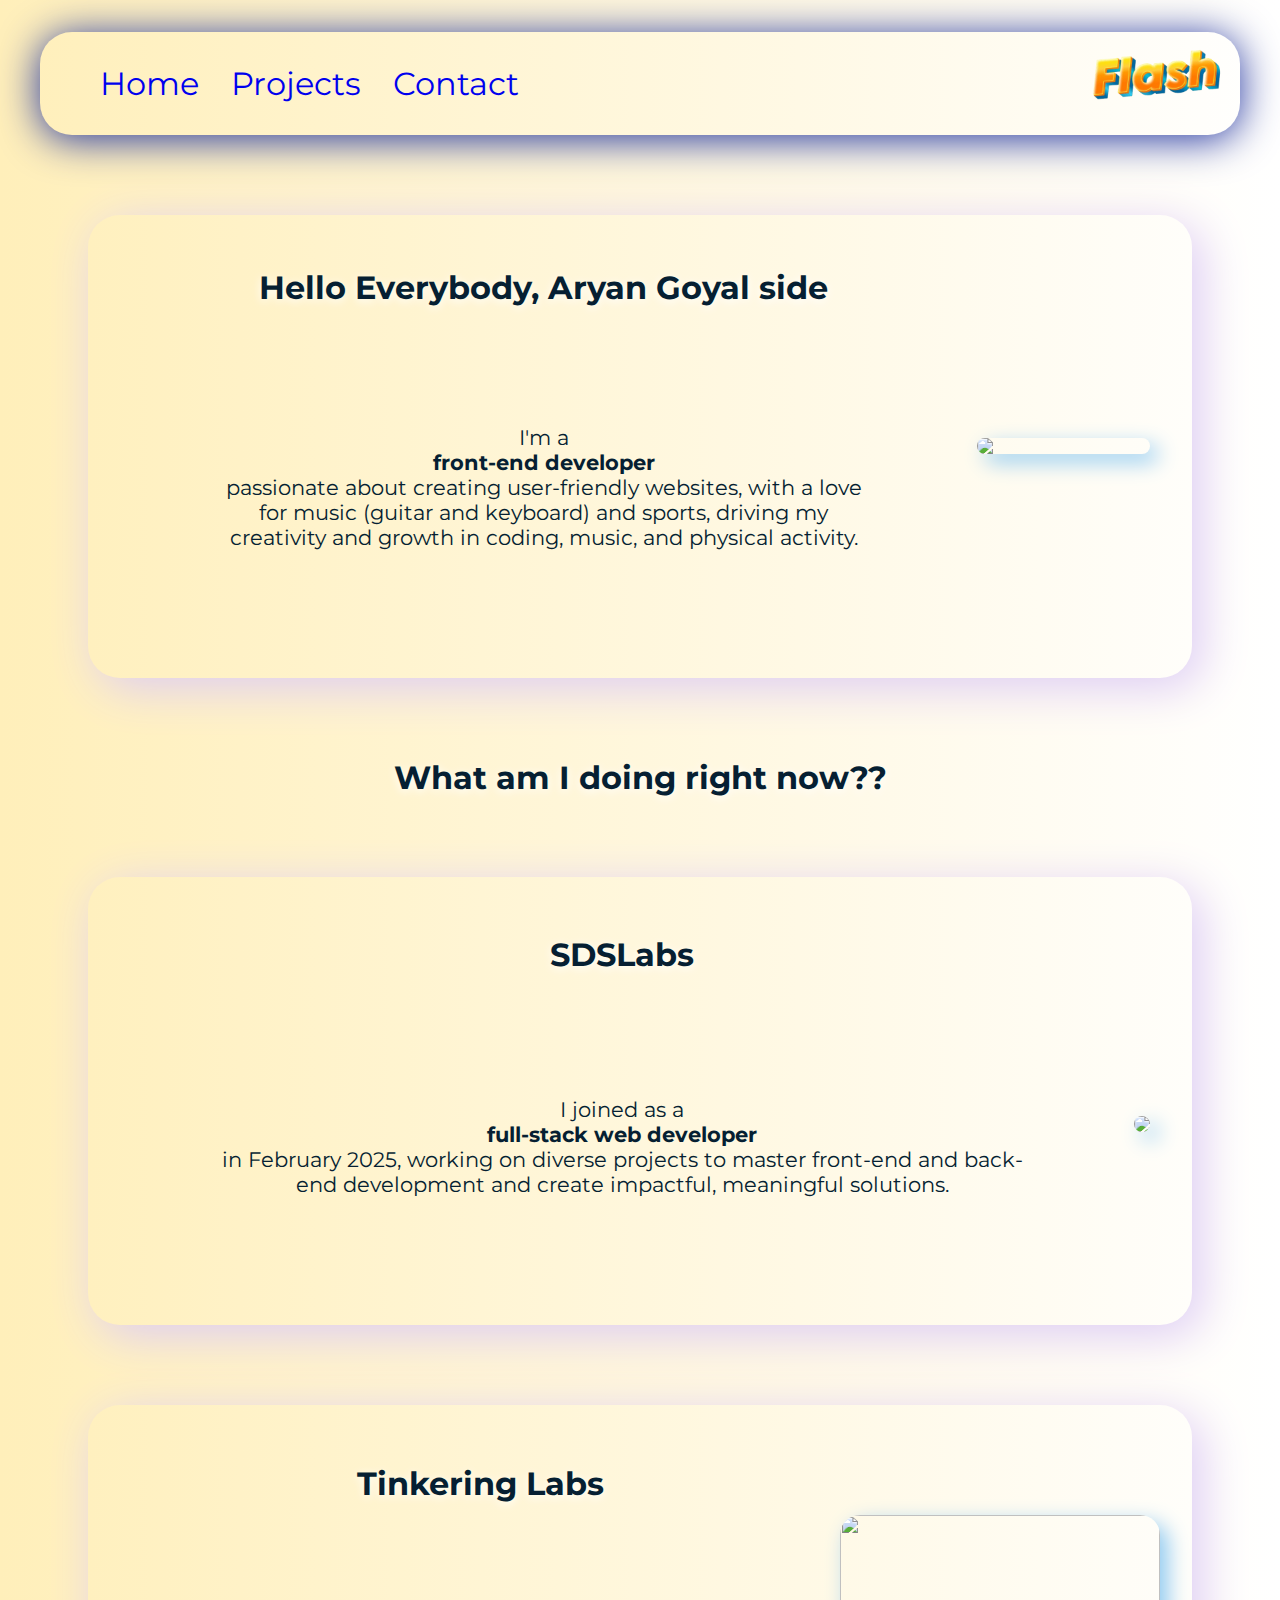
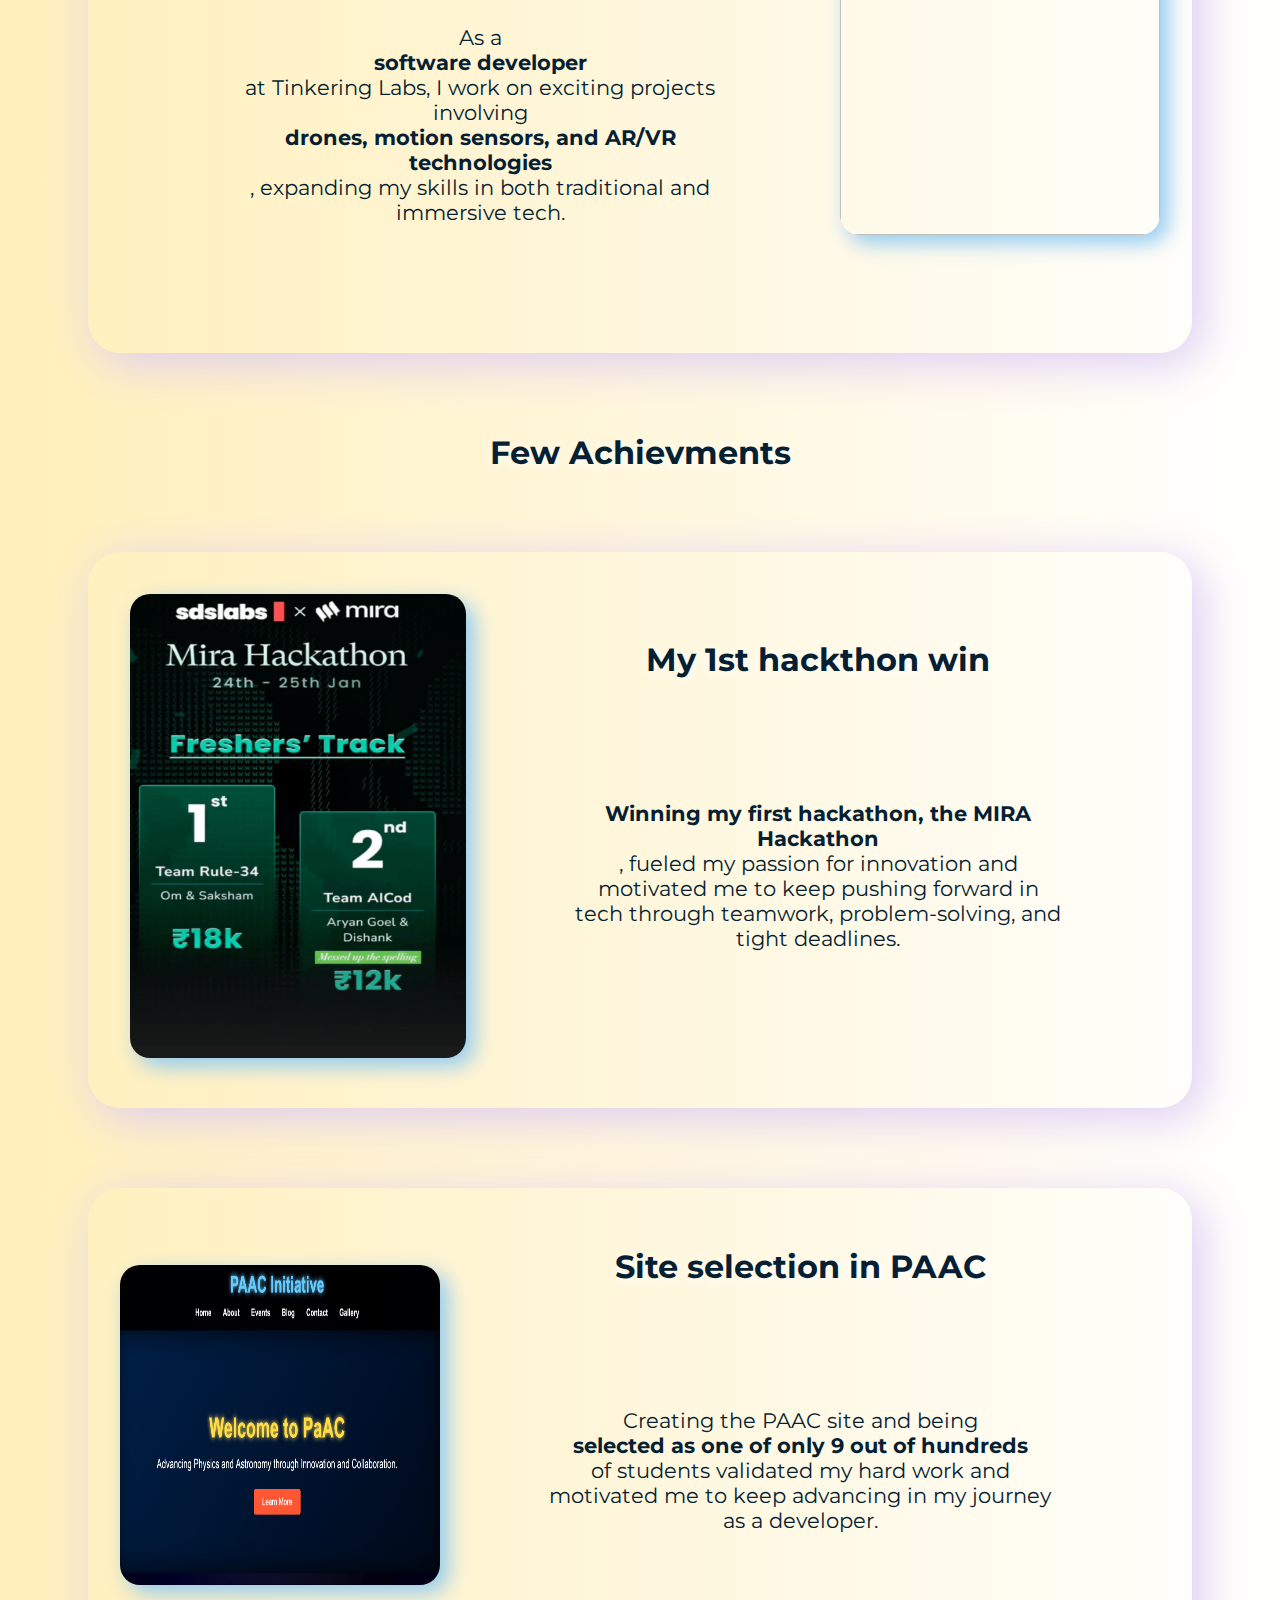
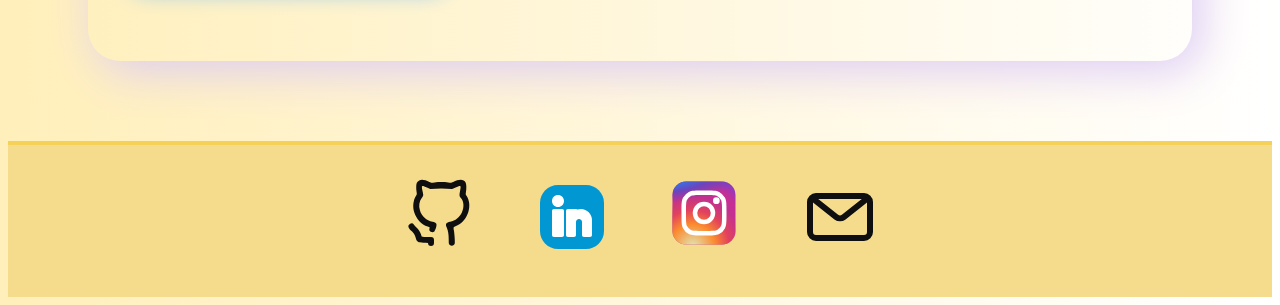
==== commit 55ca64f7: "changes in the navbar" ====
--- a/index.html
+++ b/index.html
@@ -28,7 +28,7 @@
         <ul>
           <li><a href="index.html">Home</a></li>
           <li><a href="sites.html">Projects</a></li>
-          <li><a href="contact.html">Contact Me</a></li>
+          <li><a href="contact.html">Contact</a></li>
         </ul>
       </div>
       <img class="flash" src="./images/flash.png" />
--- a/style.css
+++ b/style.css
@@ -11,12 +11,15 @@
 nav {
   display: flex;
   justify-content: space-between;
-  align-items: center;
+  align-items: start;
   margin: 2rem;
   /* background-color: rgb(251, 251, 251); */
-  padding: 1rem;
+  /* padding: 1rem; */
   box-shadow: 0rem 0.25rem 2.5rem rgb(32, 51, 159);
   border-radius: 2rem;
+}
+nav .hamburger-lay{
+  display: flex;
 }
 nav .hamburger-lay .hamburger {
   display: none;
@@ -50,7 +53,7 @@
   /* visibility: hidden; */
 }
 nav {
-  align-items: center;
+  align-items: flex-start;
   text-align: start;
 }
 a {
@@ -58,8 +61,8 @@
 }
 
 li {
-  padding: 1rem;
-  padding-left: 1rem;
+  padding-right: 2rem;
+  padding-left: 0rem;
   font-size: 2rem;
   padding-top: 0;
   color: rgb(48, 85, 98);
@@ -423,7 +426,7 @@
 /* transition: 1s; */
 /* } */
 /* } */
-@media (max-width: 48rem) {
+@media (max-width: 50.5rem) {
   nav {
     align-items: center;
   }
@@ -437,6 +440,9 @@
     box-shadow: 0rem 0.25rem 2.5rem rgb(32, 51, 159);
     border-radius: 2rem;
   }
+  li{
+    padding-bottom: 1rem;
+  }
   nav .hamburger-lay .hamburger {
     display: flex;
     flex-direction: column;
@@ -460,7 +466,7 @@
     flex-direction: column;
     list-style-type: none;
     justify-content: space-around;
-    align-items: center;
+    align-items: start;
     scale: 0;
     transition: 0.5s;
     /* overflow: hidden; */
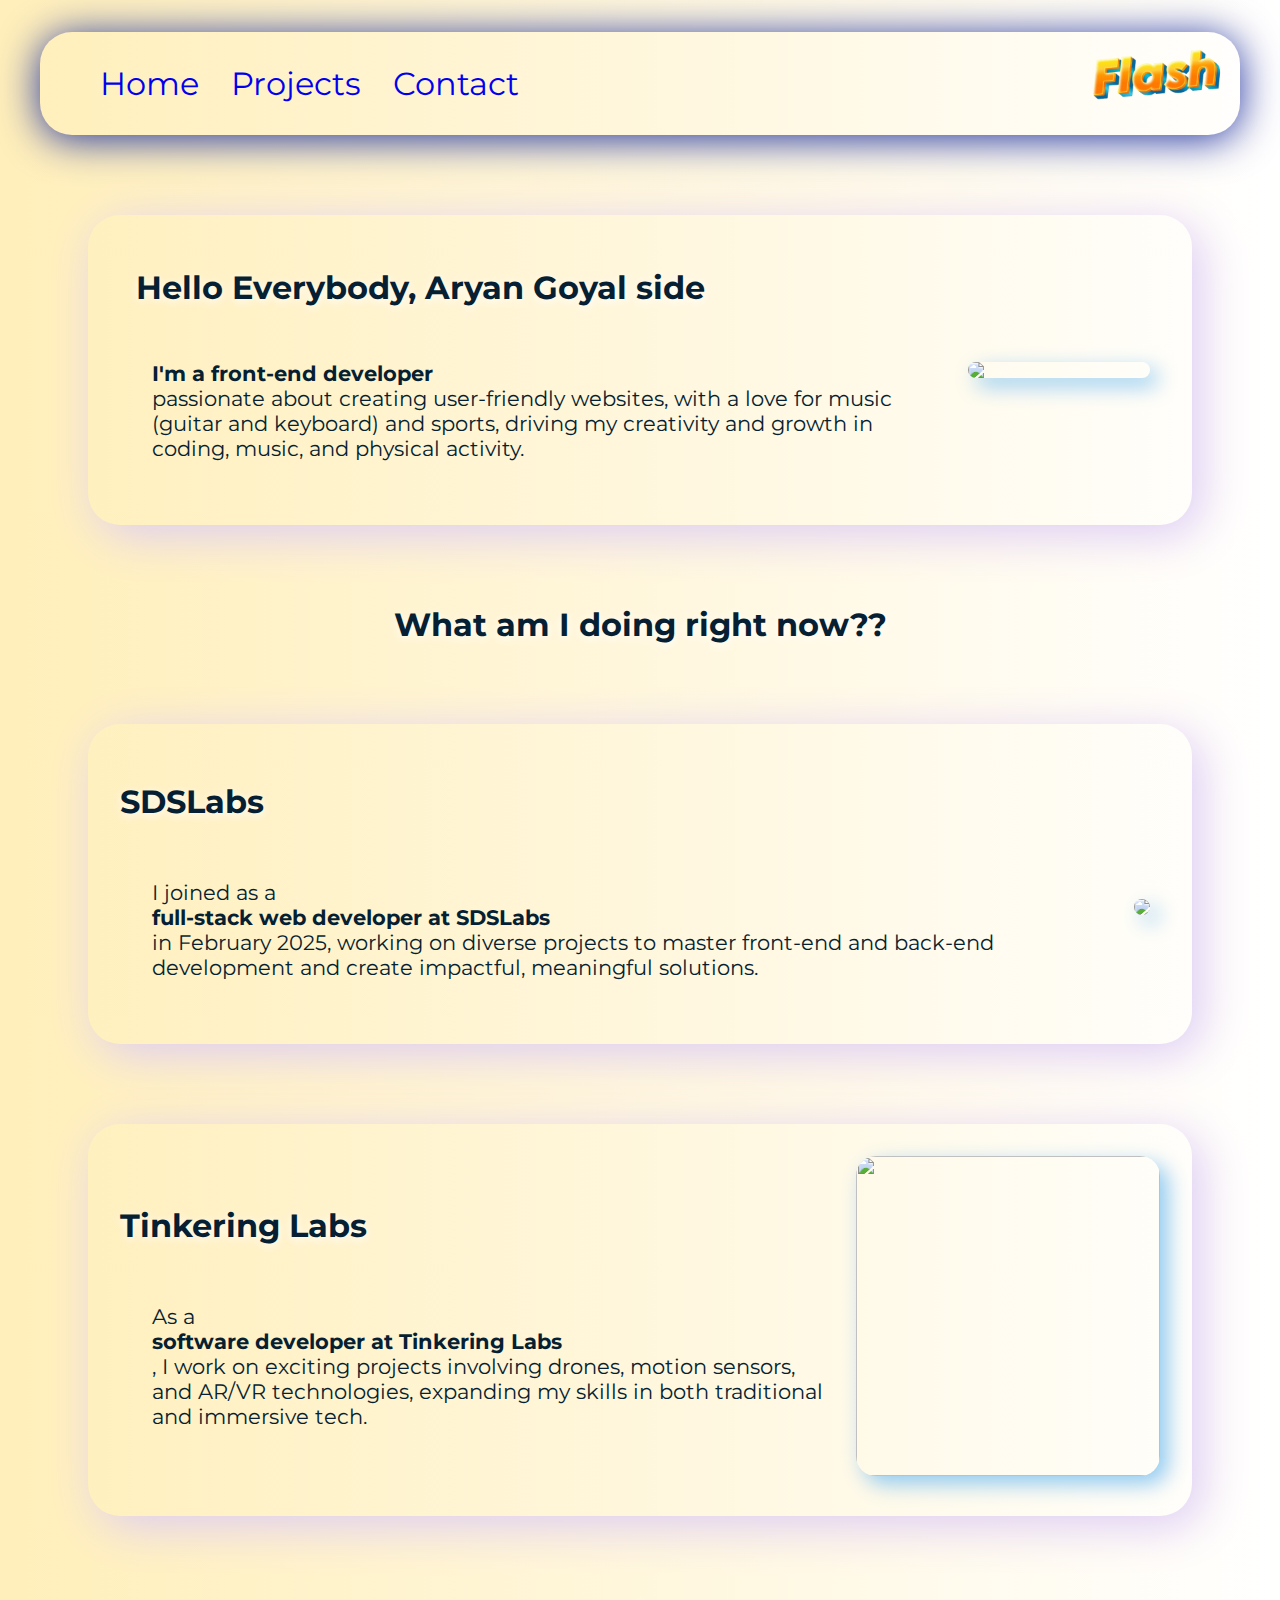
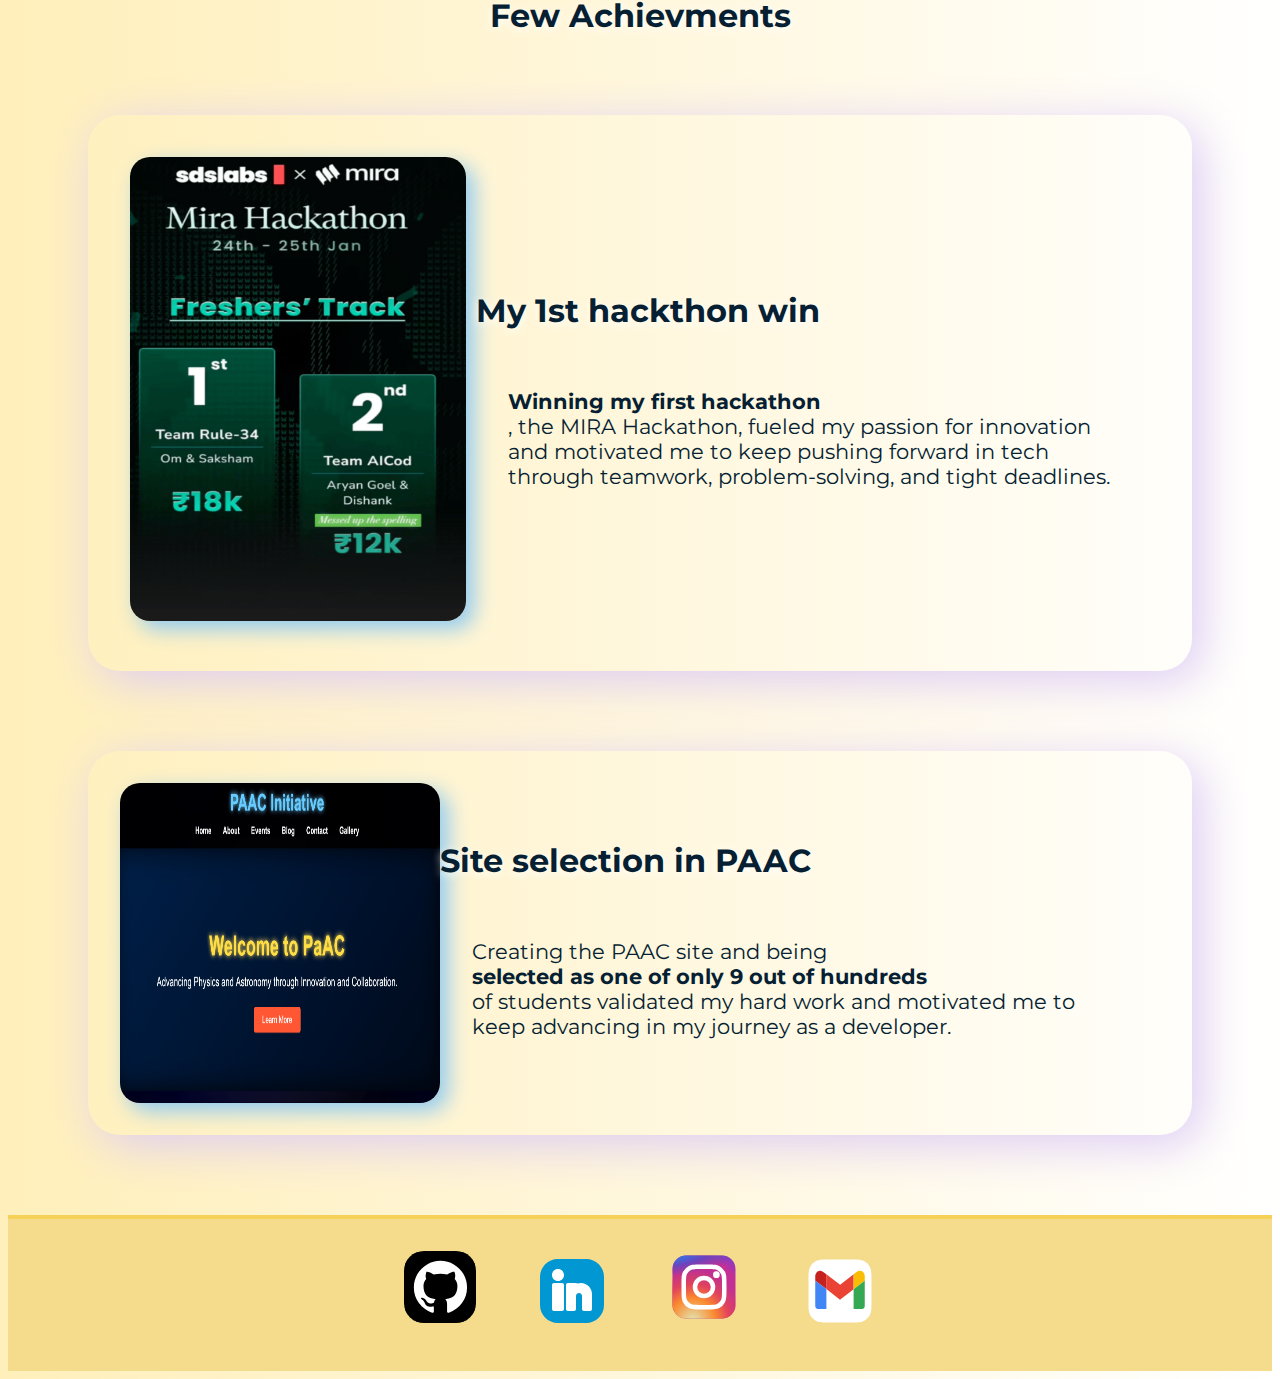
==== commit 55e2620e: "some changes that 3y told" ====
--- a/index.html
+++ b/index.html
@@ -37,9 +37,7 @@
       <div class="text">
         <h1>Hello Everybody, Aryan Goyal side</h1>
         <p class="text">
-          I'm a <span class="bold">front-end developer</span> passionate about
-          creating user-friendly websites, with a love for music (guitar and
-          keyboard) and sports, driving my creativity and growth in coding,
+          <b>I'm a front-end developer</b> passionate about creating user-friendly websites, with a love for music (guitar and keyboard) and sports, driving my creativity and growth in coding,
           music, and physical activity.
         </p>
       </div>
@@ -52,8 +50,7 @@
           <div class="text">
             <h2>SDSLabs</h2>
             <p class="text">
-              I joined as a
-              <span class="bold">full-stack web developer</span> in February
+              I joined as a <b>full-stack web developer at SDSLabs</b> in February
               2025, working on diverse projects to master front-end and back-end
               development and create impactful, meaningful solutions.
             </p>
@@ -69,11 +66,8 @@
           <div class="text">
             <h2>Tinkering Labs</h2>
             <p class="text">
-              As a <span class="bold">software developer</span> at Tinkering
-              Labs, I work on exciting projects involving
-              <span class="bold"
-                >drones, motion sensors, and AR/VR technologies</span
-              >, expanding my skills in both traditional and immersive tech.
+              As a <b>software developer at Tinkering
+              Labs</b>, I work on exciting projects involving drones, motion sensors, and AR/VR technologies, expanding my skills in both traditional and immersive tech.
             </p>
           </div>
           <a
@@ -100,9 +94,7 @@
           <div class="text">
             <h2>My 1st hackthon win</h2>
             <p class="text">
-              <span class="bold"
-                >Winning my first hackathon, the MIRA Hackathon</span
-              >, fueled my passion for innovation and motivated me to keep
+              <b>Winning my first hackathon</b>, the MIRA Hackathon, fueled my passion for innovation and motivated me to keep
               pushing forward in tech through teamwork, problem-solving, and
               tight deadlines.
             </p>
@@ -120,9 +112,7 @@
             <h2>Site selection in PAAC</h2>
             <p class="text">
               Creating the PAAC site and being
-              <span class="bold"
-                >selected as one of only 9 out of hundreds</span
-              >
+              <b>selected as one of only 9 out of hundreds</b>
               of students validated my hard work and motivated me to keep
               advancing in my journey as a developer.
             </p>
--- a/style.css
+++ b/style.css
@@ -13,19 +13,18 @@
   justify-content: space-between;
   align-items: start;
   margin: 2rem;
-  /* background-color: rgb(251, 251, 251); */
-  /* padding: 1rem; */
   box-shadow: 0rem 0.25rem 2.5rem rgb(32, 51, 159);
   border-radius: 2rem;
 }
 nav .hamburger-lay{
   display: flex;
+  justify-content: start;
 }
 nav .hamburger-lay .hamburger {
   display: none;
   flex-direction: column;
   cursor: pointer;
-  justify-content: end;
+  justify-content: start;
 }
 nav .hamburger-lay input {
   visibility: hidden;
@@ -45,12 +44,7 @@
   list-style-type: none;
   justify-content: space-around;
   align-items: center;
-  /* scale: 0; */
   transition: 0.5s;
-  /* overflow: hidden; */
-  /* max-height: 0; */
-
-  /* visibility: hidden; */
 }
 nav {
   align-items: flex-start;
@@ -68,13 +62,9 @@
   color: rgb(48, 85, 98);
 }
 li:hover {
-  /* text-decoration: underline wavy red; */
-  /* color: red; */
   scale: 1.2;
   text-shadow: 0 0.188rem 1.25rem white;
   transition: 0.5s;
-
-  /* transition:1s; */
 }
 .photo {
   margin: 5rem;
@@ -82,65 +72,6 @@
   border-radius: 2rem;
   box-shadow: 0.625rem 0.625rem 2.938rem rgb(221 204 244);
 }
-/* .photo:hover { */
-/* box-shadow: 0px 1px 20px rgb(113, 7, 234); */
-/* scale: 1.1; */
-/* transition: 1s; */
-/* } */
-/* .photo:hover h1
-  scale: 1;
-  transition: 1s;
-}
-.photo:hover .me {
-  /* position: static; */
-/* right: 0; */
-/* transition: 1s; */
-/* } */
-/* .photo:hover .sds { */
-/* position: static; */
-/* right: 0; */
-/* transition: 1s; */
-/* } */
-/* .photo:hover .tl { */
-/* position: static; */
-/* right: 0; */
-/* transition: 1s; */
-/* } */
-/* .photo:hover .jee { */
-/* position: static; */
-/* right: 0; */
-/* transition: 1s; */
-/* } */
-/* .photo:hover .mira { */
-/* position: static; */
-/* right: 0; */
-/* transition: 1s; */
-/* } */
-/* .photo:hover .paac { */
-/* position: static; */
-/* right: 0; */
-/* transition: 1s; */
-/* } */
-/* .photo:hover #paac2 { */
-/* position: static; */
-/* right: 0; */
-/* transition: 1s; */
-/* } */
-/* .photo:hover .mirify { */
-/* position: static; */
-/* right: 0; */
-/* transition: 1s; */
-/* } */
-/* .photo:hover .mera-safar { */
-/* position: static; */
-/* right: 0; */
-/* transition: 1s; */
-/* } */
-/* .photo:hover .torque { */
-/* position: static; */
-/* right: 0; */
-/* transition: 1s; */
-/* } */
 
 h1,
 h2 {
@@ -155,58 +86,31 @@
 .photo {
   display: flex;
   flex-direction: row;
-  justify-content: space-around;
+  justify-content: flex-start;
   align-items: center;
 }
 p {
-  margin: 1rem;
-  padding: 5rem;
-  text-align: center;
+  margin: 2rem;
+  /* padding: 5rem; */
+  text-align: left
+  ;
+}
+.text h1{
+  margin-left: 1rem;
 }
 
 .text {
   display: flex;
   flex-direction: column;
-  align-items: center;
-  justify-content: center;
+  align-items: flex-start;
+  justify-content: flex-start;
   font-size: 1.3rem;
-  /* scale: 0; */
   color: rgb(6 31 50);
   transition: 1s;
 }
 
-/* .photo:hover .mirify { */
-/* position: static; */
-/* height: 100px; */
-/* width: 175px; */
-/* } */
-/* .photo:hover .torque { */
-/* position: static; */
-/* height: 100px; */
-/* width: 200px; */
-/* } */
-/* .photo:hover #paac2 { */
-/* position: static; */
-/* height: 100px; */
-/* width: 200px; */
-/* } */
-/* .photo:hover .mera-safar { */
-/* position: static; */
-/* height: 100px; */
-/* width: 200px; */
-/* } */
-/* .photo:hover .jee { */
-/* position: static; */
-/* height: 100px; */
-/* width: 200px; */
-/* transition: 1s; */
-/* } */
-
 .me {
-  /* height: 20rem; */
   width: 26rem;
-  /* position: relative; */
-  /* right: 40%; */
   left: 36%;
   transition: 1s;
   margin: 0.625rem;
@@ -214,41 +118,28 @@
 .jee {
   height: 20rem;
   width: 32rem;
-  /* position: relative; */
-  /* left: 36%; */
   transition: 1s;
 }
 .sds {
-  /* margin-top: 20rem; */
-  /* align-self: center; */
-  /* height: 20rem; */
-  width: 32rem;
-  /* position: relative; */
-  /* left: 36%; */
+  width: 20rem;
   transition: 1s;
   margin: 0.625rem;
   margin-top: 4rem;
 }
 .tl {
   height: 20rem;
-  width: 20rem;
-  /* position: relative;
-  left: 36%; */
+  width: 19rem;
   transition: 1s;
 }
 .mira {
   height: 29rem;
   width: 21rem;
-  /* position: relative;
-  left: 36%; */
   transition: 1s;
   margin: 0.625rem;
 }
 .paac {
   height: 20rem;
   width: 20rem;
-  /* position: relative;
-  left: 36%; */
   transition: 1s;
 }
 .fl {
@@ -257,34 +148,23 @@
 .mirify {
   height: 20rem;
   width: 28rem;
-  /* position: relative;
-  left: 36%; */
   transition: 1s;
 }
 .torque {
   height: 20rem;
   width: 20rem;
-  /* position: relative;
-  left: 36%; */
   transition: 1s;
 }
 .mera-safar {
   height: 20rem;
   width: 32rem;
-  /* position: relative;
-  left: 36%; */
   transition: 1s;
 }
 .details {
-  /* background-color: rgb(1, 5, 43); */
-  /* box-shadow: 0px 2px 20px purple; */
   justify-content: center;
   width: 100%;
   margin: 0;
   padding: 0;
-  /* color: #8f04f3; */
-  /* justify-content: space-around; */
-  /* border-radius: 20px; */
   display: flex;
   border-top: 0.25rem solid #f6d158;
   flex-direction: row;
@@ -380,52 +260,7 @@
   .jee {
     left: 0;
   }
-  /* .photo:hover .sds { */
-  /* position: static; */
-  /* margin-right: 0; */
-  /* transition: 1s; */
-  /* } */
-  /* .photo:hover .tl { */
-  /* position: static; */
-  /* margin-right: 0; */
-  /* transition: 1s; */
-  /* } */
-  /* .photo:hover .jee { */
-  /* position: static; */
-  /* margin-right: 0; */
-  /* transition: 1s; */
-}
-/* .photo:hover .mira { */
-/* position: static; */
-/* margin-right: 0; */
-/* transition: 1s; */
-/* } */
-/* .photo:hover .paac { */
-/* position: static; */
-/* margin-right: 0; */
-/* transition: 1s; */
-/* } */
-/* .photo:hover .mirify { */
-/* position: static; */
-/* margin-right: 0; */
-/* transition: 1s; */
-/* } */
-/* .photo:hover .mera-safar { */
-/* position: static; */
-/* margin-right: 0; */
-/* transition: 1s; */
-/* } */
-/* .photo:hover #paac2 { */
-/* position: static; */
-/* right: 0; */
-/* transition: 1s; */
-/* } */
-/* .photo:hover .torque { */
-/* position: static; */
-/* margin-right: 0; */
-/* transition: 1s; */
-/* } */
-/* } */
+}
 @media (max-width: 50.5rem) {
   nav {
     align-items: center;
@@ -435,7 +270,6 @@
     justify-content: space-between;
     align-items: center;
     margin: 2rem;
-    /* background-color: rgb(251, 251, 251); */
     padding: 1rem;
     box-shadow: 0rem 0.25rem 2.5rem rgb(32, 51, 159);
     border-radius: 2rem;
@@ -447,12 +281,15 @@
     display: flex;
     flex-direction: column;
     cursor: pointer;
-    justify-content: end;
+    justify-content: start;
   }
   nav .hamburger-lay input {
     visibility: hidden;
   }
-
+  nav .hamburger-lay{
+  display: flex;
+  justify-content: space-between;
+  }
   nav .hamburger-lay .hamburger .bar {
     width: 1.563rem;
     height: 0.188rem;
@@ -469,10 +306,7 @@
     align-items: start;
     scale: 0;
     transition: 0.5s;
-    /* overflow: hidden; */
     max-height: 0;
-
-    /* visibility: hidden; */
   }
   nav {
     align-items: center;
@@ -488,12 +322,11 @@
     margin: 1rem;
   }
   .text {
-    font-size: 0.938;
+    font-size: 0.938rem;
     padding: 0;
     margin: 1rem;
   }
   .photo {
-    /* margin: 0; */
     padding: 0;
   }
   h1,
@@ -504,6 +337,9 @@
   }
 }
 @media (max-width: 37.5rem) {
+  .text{
+    font-size: 10px;
+  }
   .details {
     width: 100%;
     margin: 0;
@@ -548,19 +384,12 @@
     margin-top: 1rem;
     margin-bottom: 1rem;
   }
-
-  /* ul{
-        display: flex;
-        flex-direction: column;
-        justify-content: center;
-        align-items: center;
-    } */
   li {
     padding-left: 0;
   }
 }
-.bold {
-  font-weight: bold;
+b{
+  white-space: nowrap;
 }
 @media (max-width: 31.25rem) {
   .sds {
@@ -585,8 +414,8 @@
     width: 5rem;
   }
   li {
-    font-size: 1.5rem;
-    transition: 1s;
-    /* flex-direction: column; */
-  }
-}
+    font-size: 0.9rem;
+    transition: 1s;
+  }
+  
+}
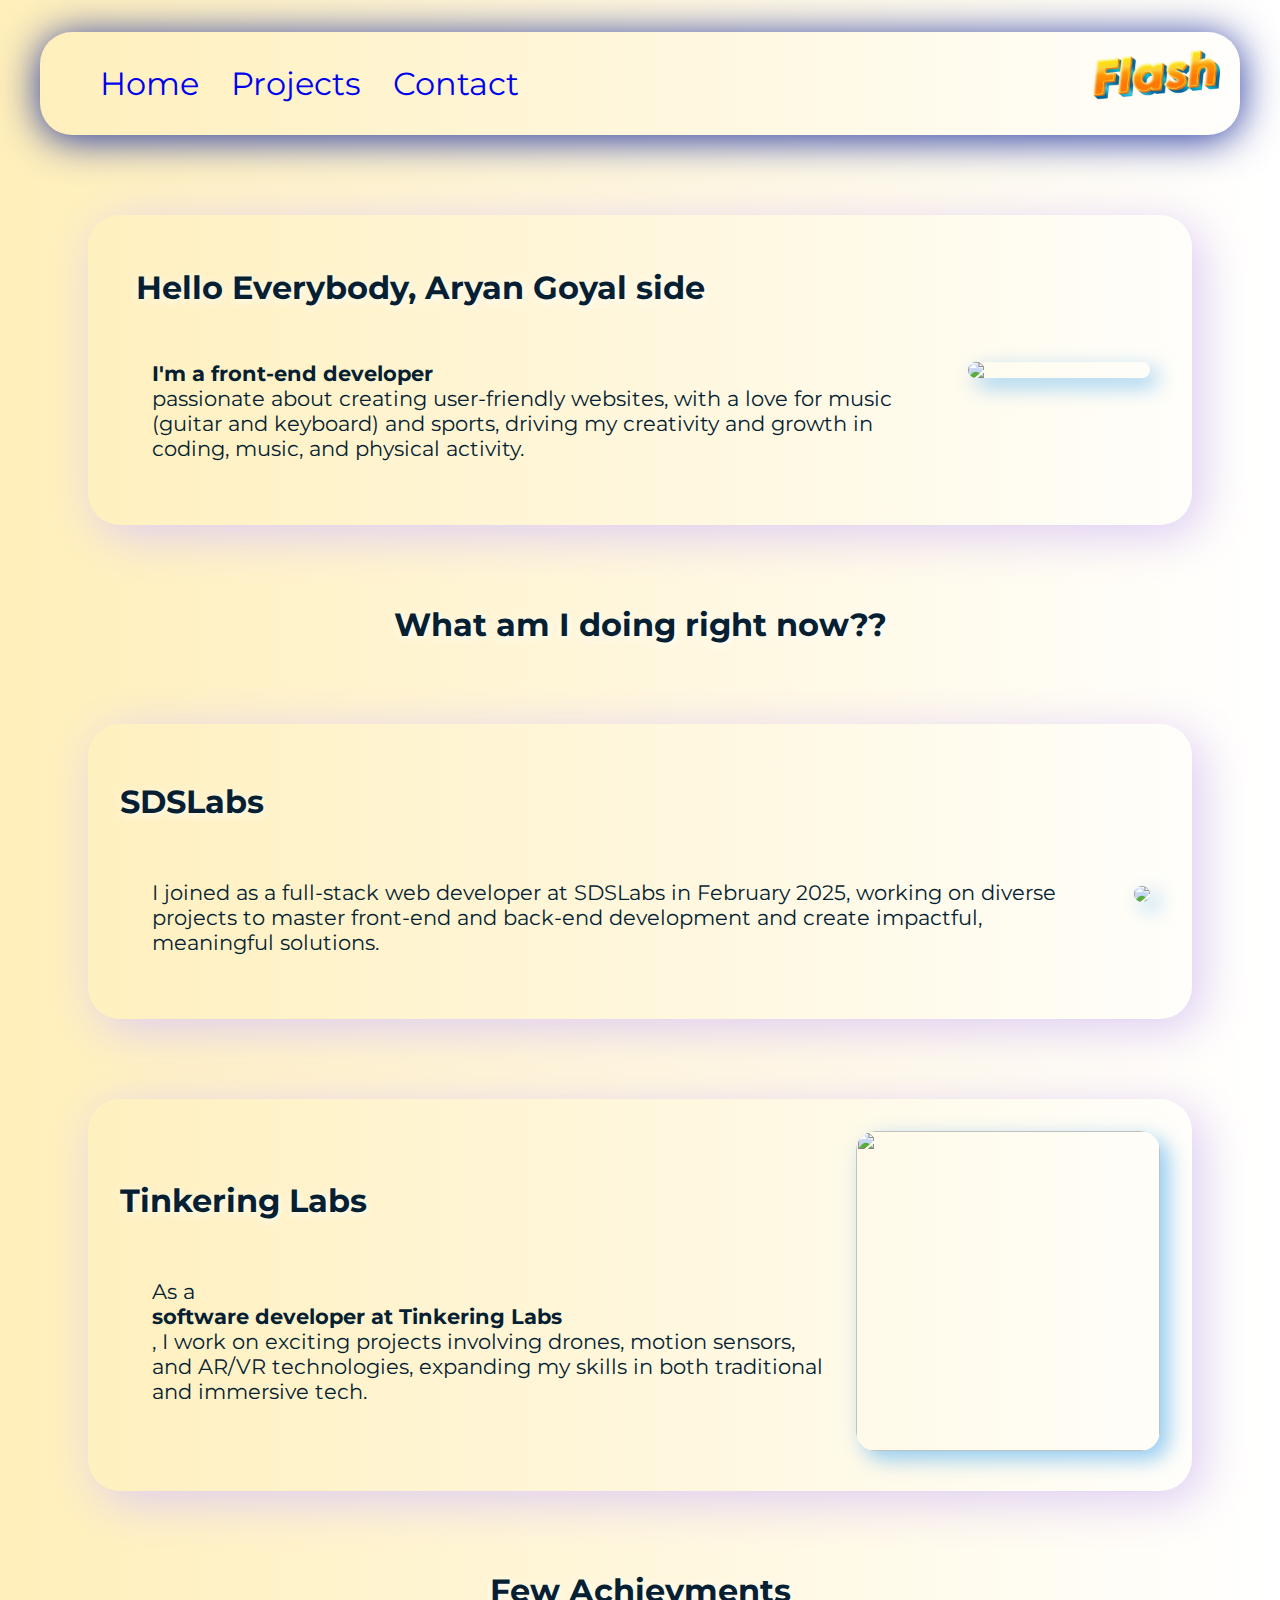
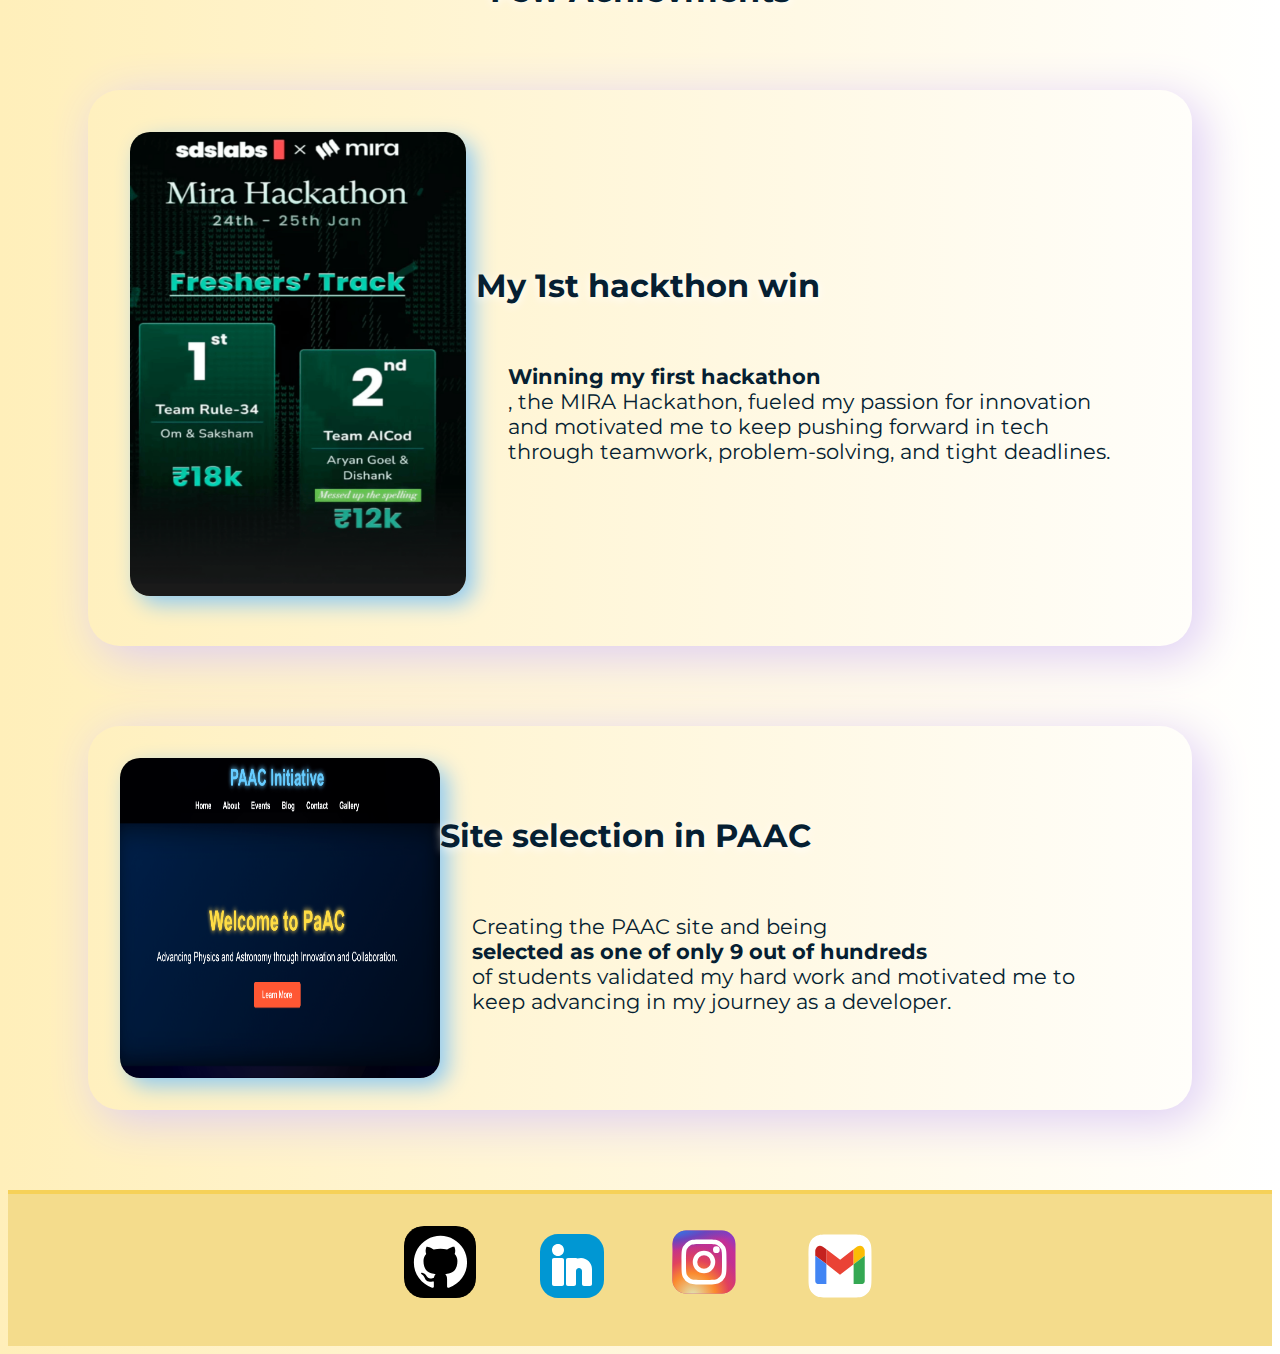
==== commit f6d954ef: "some changes" ====
--- a/index.html
+++ b/index.html
@@ -50,7 +50,7 @@
           <div class="text">
             <h2>SDSLabs</h2>
             <p class="text">
-              I joined as a <b>full-stack web developer at SDSLabs</b> in February
+              I joined as a full-stack web developer at SDSLabs in February
               2025, working on diverse projects to master front-end and back-end
               development and create impactful, meaningful solutions.
             </p>
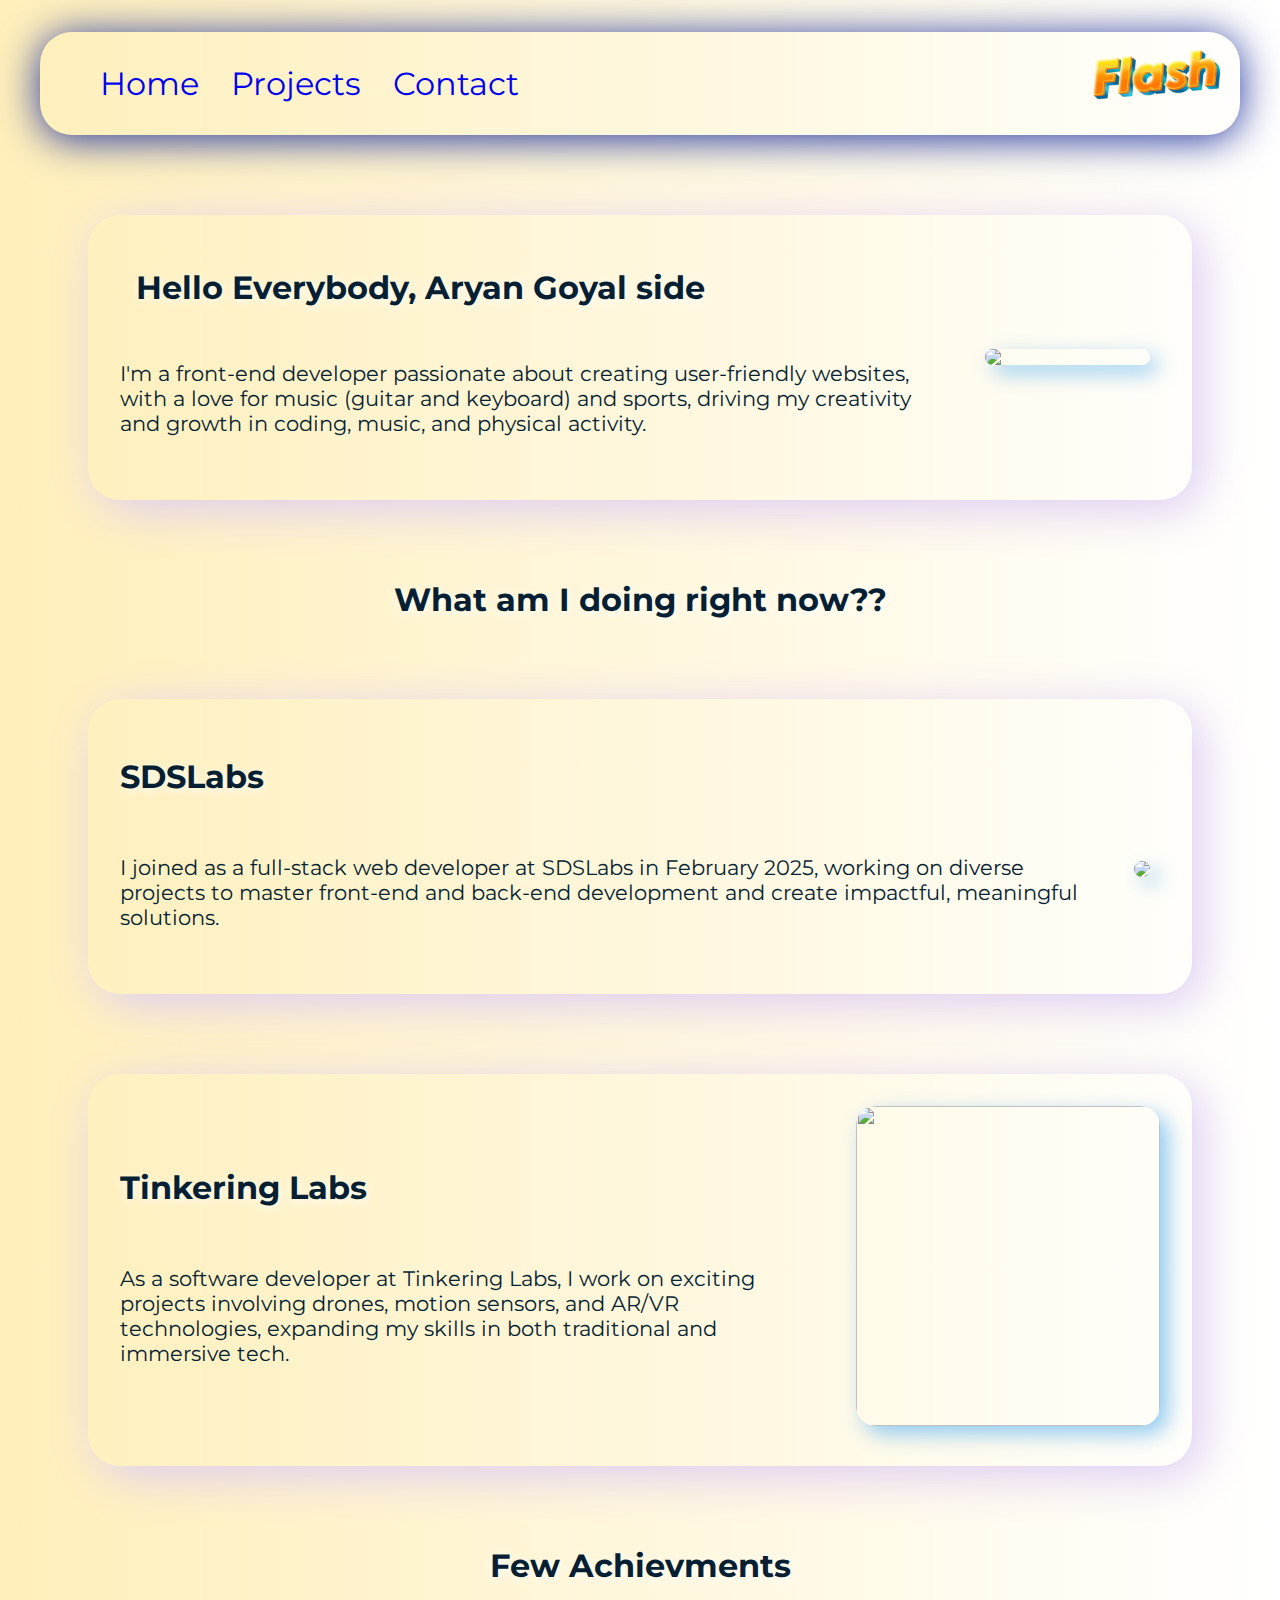
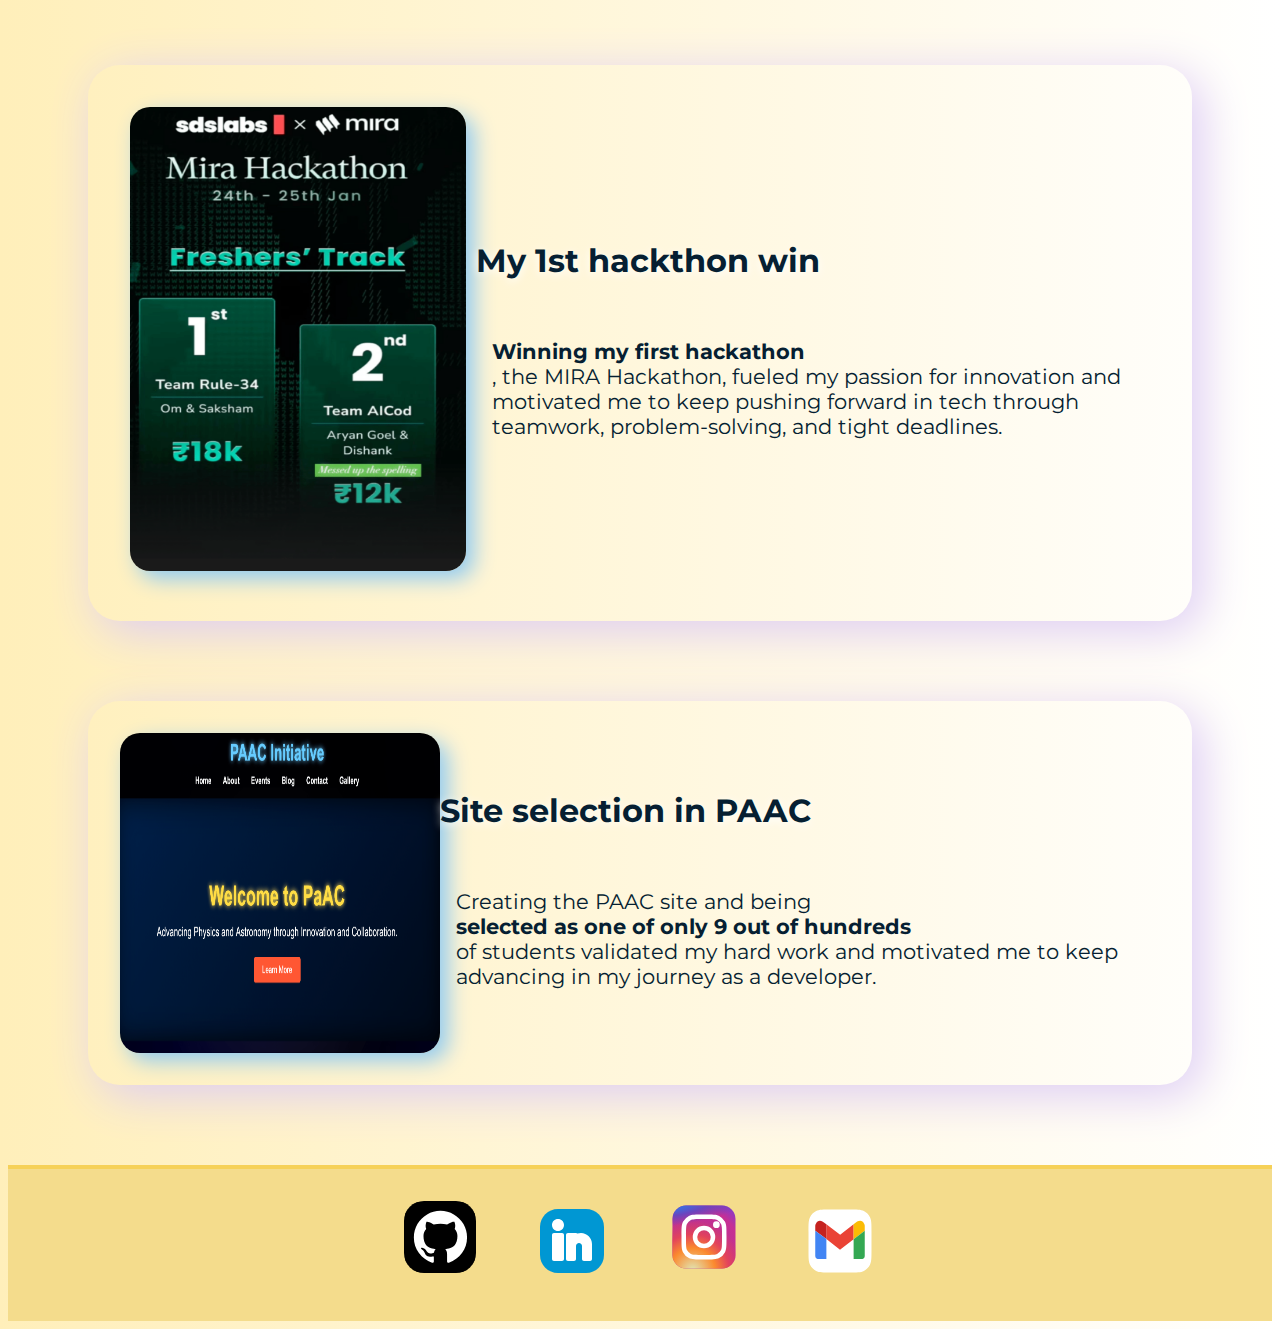
==== commit 0580bca2: "some padding" ====
--- a/index.html
+++ b/index.html
@@ -36,9 +36,11 @@
     <div class="photo">
       <div class="text">
         <h1>Hello Everybody, Aryan Goyal side</h1>
-        <p class="text">
-          <b>I'm a front-end developer</b> passionate about creating user-friendly websites, with a love for music (guitar and keyboard) and sports, driving my creativity and growth in coding,
-          music, and physical activity.
+        <p class="nov">
+          I'm a front-end developer passionate about creating
+          user-friendly websites, with a love for music (guitar and keyboard)
+          and sports, driving my creativity and growth in coding, music, and
+          physical activity.
         </p>
       </div>
       <img class="me" src="./images/me.png" />
@@ -49,7 +51,7 @@
         <div class="photo">
           <div class="text">
             <h2>SDSLabs</h2>
-            <p class="text">
+            <p class="nov">
               I joined as a full-stack web developer at SDSLabs in February
               2025, working on diverse projects to master front-end and back-end
               development and create impactful, meaningful solutions.
@@ -65,9 +67,11 @@
         <div class="photo">
           <div class="text">
             <h2>Tinkering Labs</h2>
-            <p class="text">
-              As a <b>software developer at Tinkering
-              Labs</b>, I work on exciting projects involving drones, motion sensors, and AR/VR technologies, expanding my skills in both traditional and immersive tech.
+            <p class="nov">
+              As a software developer at Tinkering Labs, I work on
+              exciting projects involving drones, motion sensors, and AR/VR
+              technologies, expanding my skills in both traditional and
+              immersive tech.
             </p>
           </div>
           <a
@@ -93,10 +97,10 @@
           /></a>
           <div class="text">
             <h2>My 1st hackthon win</h2>
-            <p class="text">
-              <b>Winning my first hackathon</b>, the MIRA Hackathon, fueled my passion for innovation and motivated me to keep
-              pushing forward in tech through teamwork, problem-solving, and
-              tight deadlines.
+            <p class="nov2">
+              <b>Winning my first hackathon</b>, the MIRA Hackathon, fueled my
+              passion for innovation and motivated me to keep pushing forward in
+              tech through teamwork, problem-solving, and tight deadlines.
             </p>
           </div>
         </div>
@@ -110,7 +114,7 @@
           />
           <div class="text">
             <h2>Site selection in PAAC</h2>
-            <p class="text">
+            <p class="nov2">
               Creating the PAAC site and being
               <b>selected as one of only 9 out of hundreds</b>
               of students validated my hard work and motivated me to keep
--- a/style.css
+++ b/style.css
@@ -16,7 +16,7 @@
   box-shadow: 0rem 0.25rem 2.5rem rgb(32, 51, 159);
   border-radius: 2rem;
 }
-nav .hamburger-lay{
+nav .hamburger-lay {
   display: flex;
   justify-content: start;
 }
@@ -92,10 +92,9 @@
 p {
   margin: 2rem;
   /* padding: 5rem; */
-  text-align: left
-  ;
-}
-.text h1{
+  text-align: left;
+}
+.text h1 {
   margin-left: 1rem;
 }
 
@@ -107,6 +106,27 @@
   font-size: 1.3rem;
   color: rgb(6 31 50);
   transition: 1s;
+}
+
+.nov {
+  display: flex;
+  flex-direction: column;
+  align-items: flex-start;
+  justify-content: flex-start;
+  font-size: 1.3rem;
+  color: rgb(6 31 50);
+  transition: 1s;
+  margin-left: 0;
+}
+.nov2 {
+  display: flex;
+  flex-direction: column;
+  align-items: flex-start;
+  justify-content: flex-start;
+  font-size: 1.3rem;
+  color: rgb(6 31 50);
+  transition: 1s;
+  margin-left: 1rem;
 }
 
 .me {
@@ -274,7 +294,7 @@
     box-shadow: 0rem 0.25rem 2.5rem rgb(32, 51, 159);
     border-radius: 2rem;
   }
-  li{
+  li {
     padding-bottom: 1rem;
   }
   nav .hamburger-lay .hamburger {
@@ -286,9 +306,9 @@
   nav .hamburger-lay input {
     visibility: hidden;
   }
-  nav .hamburger-lay{
-  display: flex;
-  justify-content: space-between;
+  nav .hamburger-lay {
+    display: flex;
+    justify-content: space-between;
   }
   nav .hamburger-lay .hamburger .bar {
     width: 1.563rem;
@@ -337,7 +357,7 @@
   }
 }
 @media (max-width: 37.5rem) {
-  .text{
+  .text {
     font-size: 10px;
   }
   .details {
@@ -388,7 +408,7 @@
     padding-left: 0;
   }
 }
-b{
+b {
   white-space: nowrap;
 }
 @media (max-width: 31.25rem) {
@@ -417,5 +437,4 @@
     font-size: 0.9rem;
     transition: 1s;
   }
-  
-}
+}
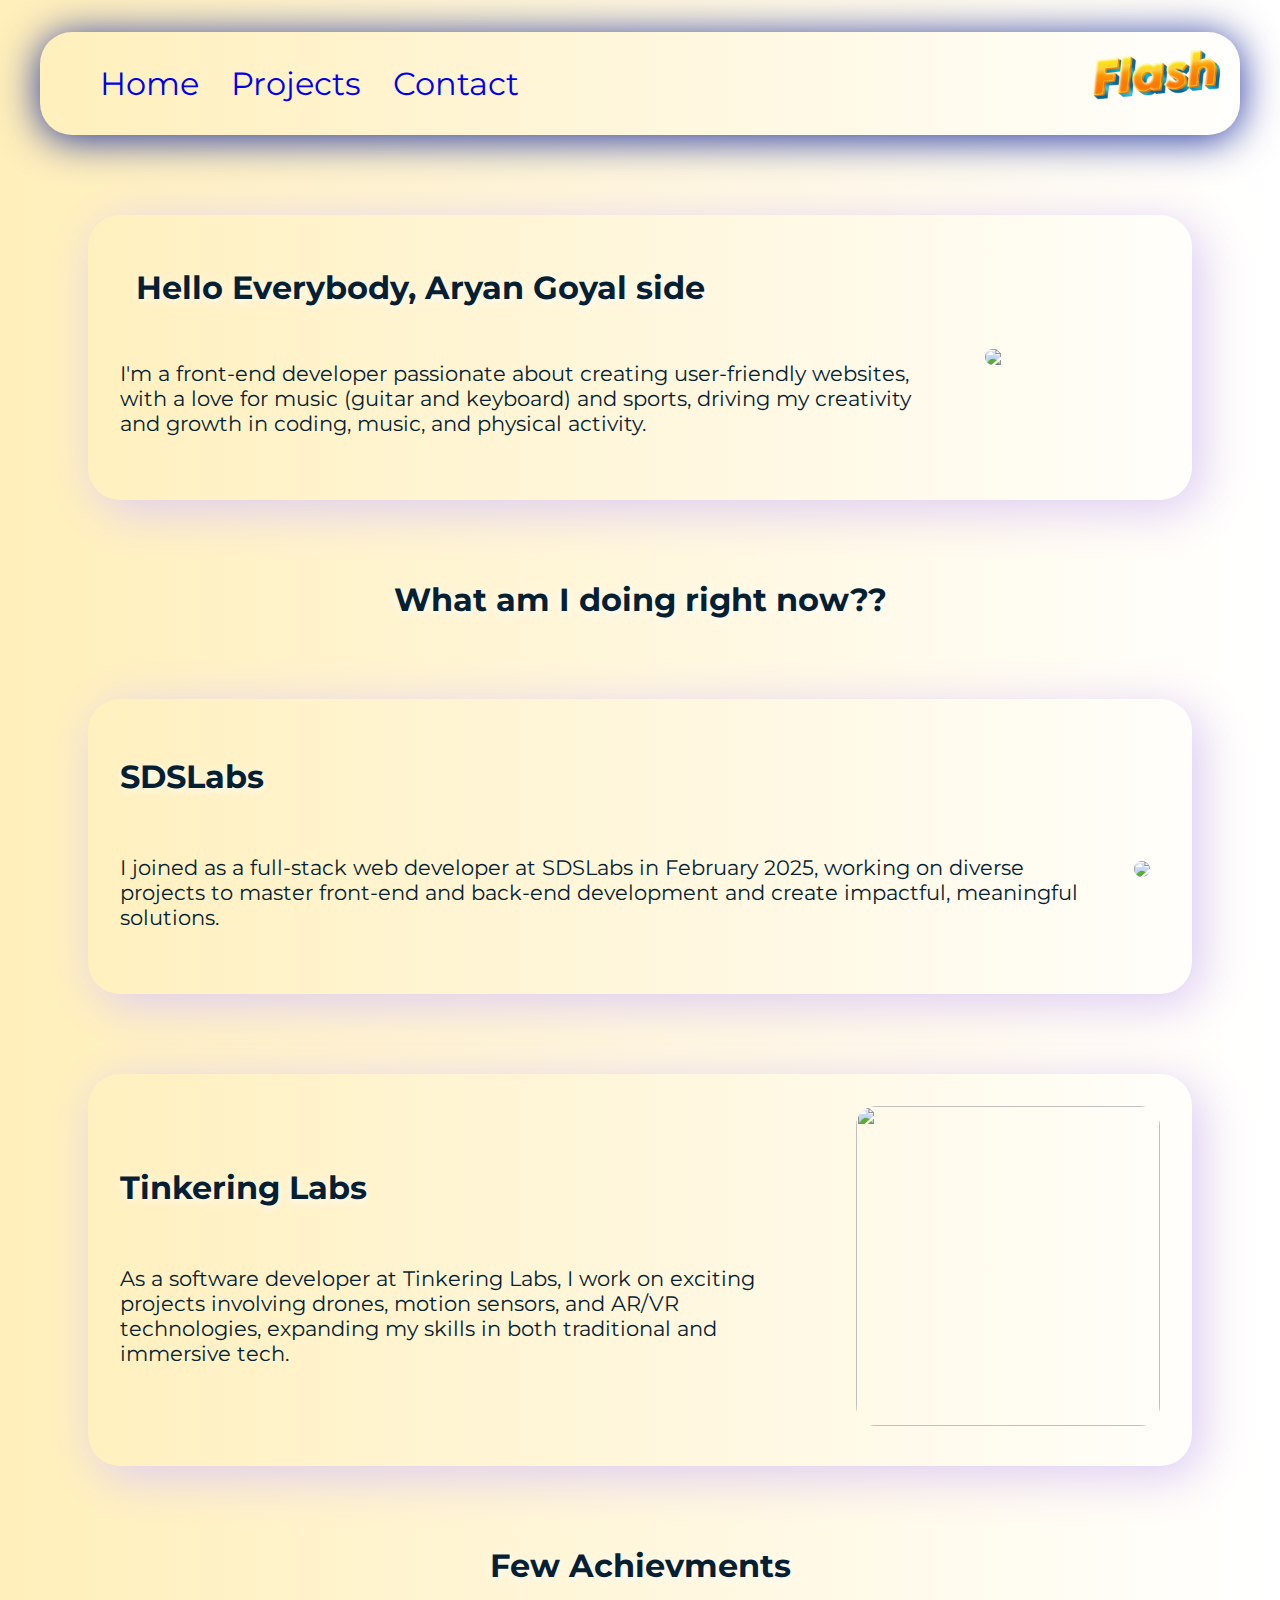
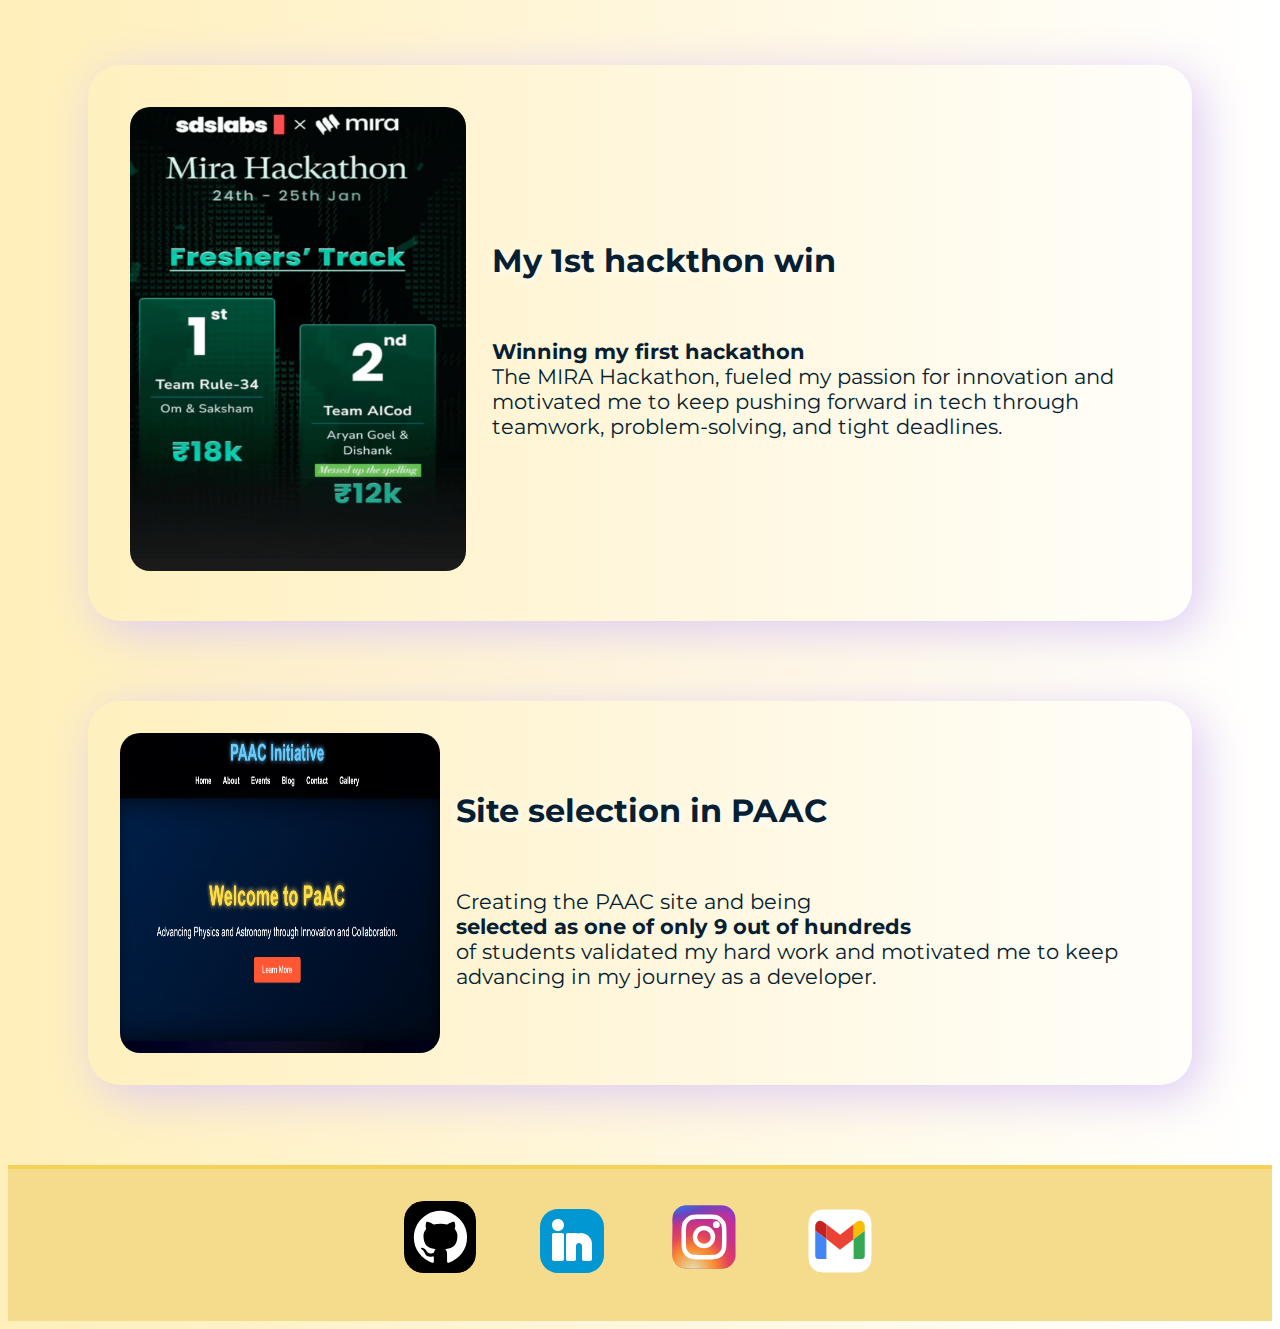
==== commit 89dde3d2: "some padding" ====
--- a/index.html
+++ b/index.html
@@ -96,9 +96,9 @@
             ><img class="mira" src="./images/mira.png"
           /></a>
           <div class="text">
-            <h2>My 1st hackthon win</h2>
+            <h2 class="hh">My 1st hackthon win</h2>
             <p class="nov2">
-              <b>Winning my first hackathon</b>, the MIRA Hackathon, fueled my
+              <b>Winning my first hackathon</b> The MIRA Hackathon, fueled my
               passion for innovation and motivated me to keep pushing forward in
               tech through teamwork, problem-solving, and tight deadlines.
             </p>
@@ -113,7 +113,7 @@
             src="./images/paac.png"
           />
           <div class="text">
-            <h2>Site selection in PAAC</h2>
+            <h2 class="hh">Site selection in PAAC</h2>
             <p class="nov2">
               Creating the PAAC site and being
               <b>selected as one of only 9 out of hundreds</b>
--- a/style.css
+++ b/style.css
@@ -7,6 +7,11 @@
 .flash {
   box-shadow: none;
   width: 10rem;
+}
+.photo img:hover{
+  box-shadow: 0.5rem 0.5rem 1.313rem rgb(144 202 241);
+  /* animation: appear; */
+  transition: 0.5s;
 }
 nav {
   display: flex;
@@ -76,13 +81,22 @@
 h1,
 h2 {
   color: rgb(6 31 50);
-
+  margin-left: 0rem;
   text-align: center;
   text-shadow: 0 0.125rem 0.625rem white;
   font-size: 2rem;
   animation: appear;
   animation-duration: 2s;
 }
+.hh{
+  color: rgb(6 31 50);
+  text-align: center;
+  text-shadow: 0 0.125rem 0.625rem white;
+  font-size: 2rem;
+  animation: appear;
+  animation-duration: 2s;
+  margin-left: 1rem;
+}
 .photo {
   display: flex;
   flex-direction: row;
@@ -231,7 +245,6 @@
 }
 
 img {
-  box-shadow: 0.5rem 0.5rem 1.313rem rgb(144 202 241);
   border-radius: 1.25rem;
 }
 
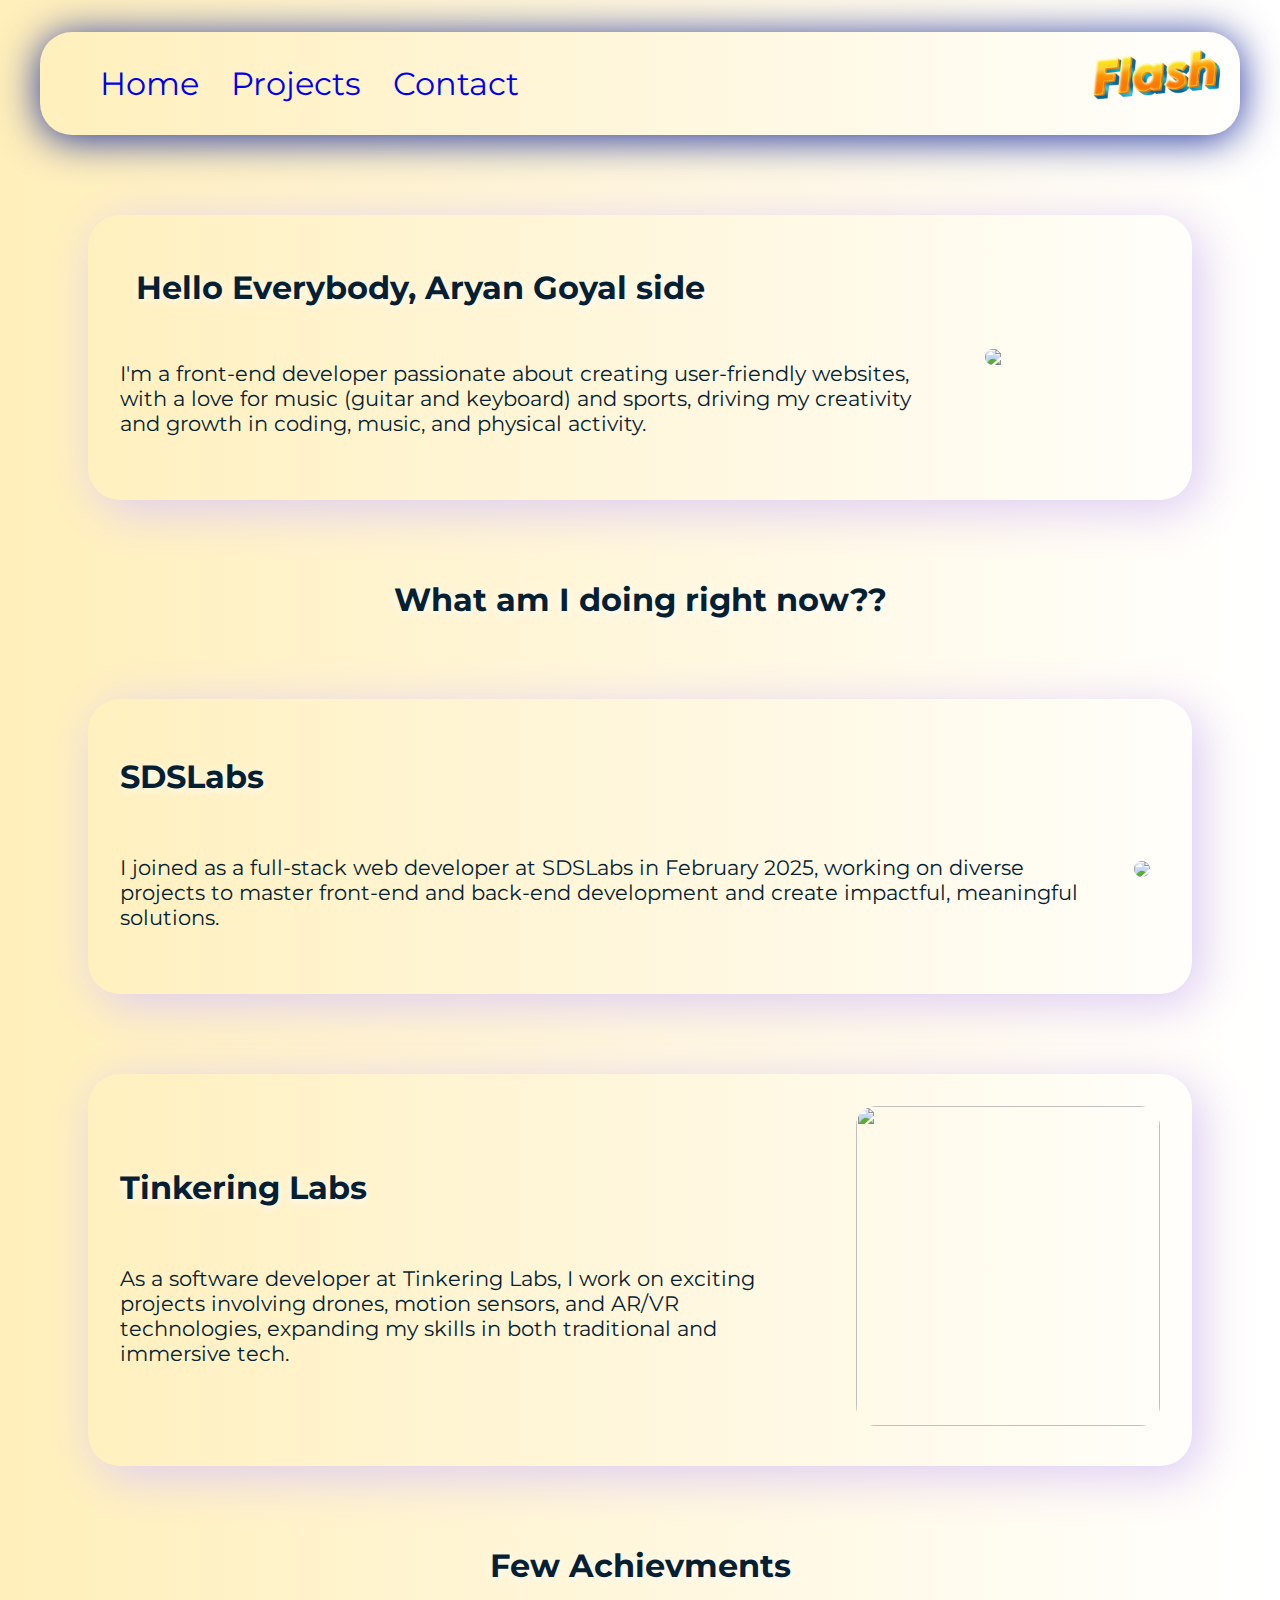
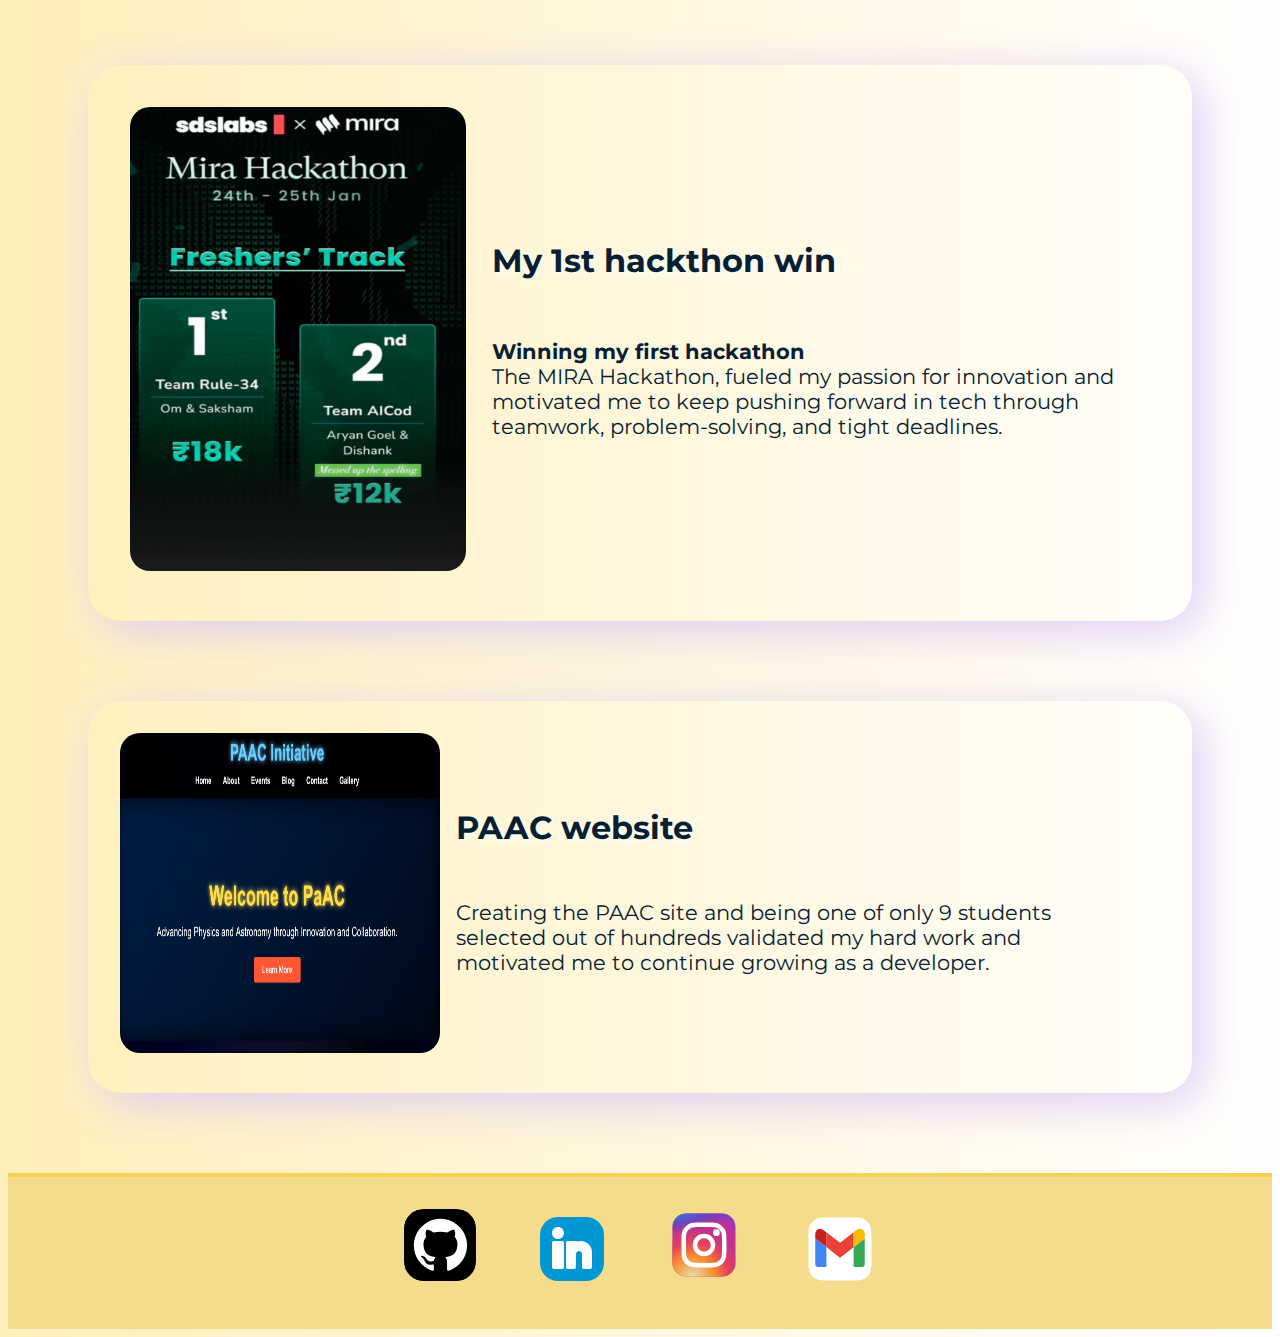
==== commit fb4f98f2: "some changes" ====
--- a/index.html
+++ b/index.html
@@ -106,22 +106,18 @@
         </div>
 
         <div class="photo">
-          <img
-            class="paac"
-            height="250px"
-            width="250px"
-            src="./images/paac.png"
-          />
-          <div class="text">
-            <h2 class="hh">Site selection in PAAC</h2>
-            <p class="nov2">
-              Creating the PAAC site and being
-              <b>selected as one of only 9 out of hundreds</b>
-              of students validated my hard work and motivated me to keep
-              advancing in my journey as a developer.
-            </p>
-          </div>
-        </div>
+      <a
+        href="https://github.com/Aryan-Go/paac-web"
+        target="_blank"
+        rel="noopener noreferrer"
+        ><img src="./images/paac.png" class="paac" id="paac2"
+      /></a>
+      <div class="text">
+        <h1 class="hh">PAAC website</h1>
+        <p class="nov2">
+          Creating the PAAC site and being one of only 9 students selected out of hundreds validated my hard work and motivated me to continue growing as a
+          developer.
+        </p>
       </div>
     </div>
     <div class="details">
--- a/style.css
+++ b/style.css
@@ -10,7 +10,8 @@
 }
 .photo img:hover{
   box-shadow: 0.5rem 0.5rem 1.313rem rgb(144 202 241);
-  /* animation: appear; */
+  animation: blurtech;
+  animation-duration: 1s;
   transition: 0.5s;
 }
 nav {
@@ -243,8 +244,11 @@
 .details img {
   box-shadow: none;
 }
-
+.flash{
+  filter: none;
+}
 img {
+  /* filter:blur(1rem); */
   border-radius: 1.25rem;
 }
 
@@ -253,6 +257,14 @@
   transition: 0.5s;
   border-radius: 50%;
   padding: 0.5rem;
+}
+@keyframes blurtech {
+  0%{
+    filter:blur(1rem);
+  }
+  100%{
+    filter: blur(0rem);
+  }
 }
 
 @media (max-width: 61.875rem) {
